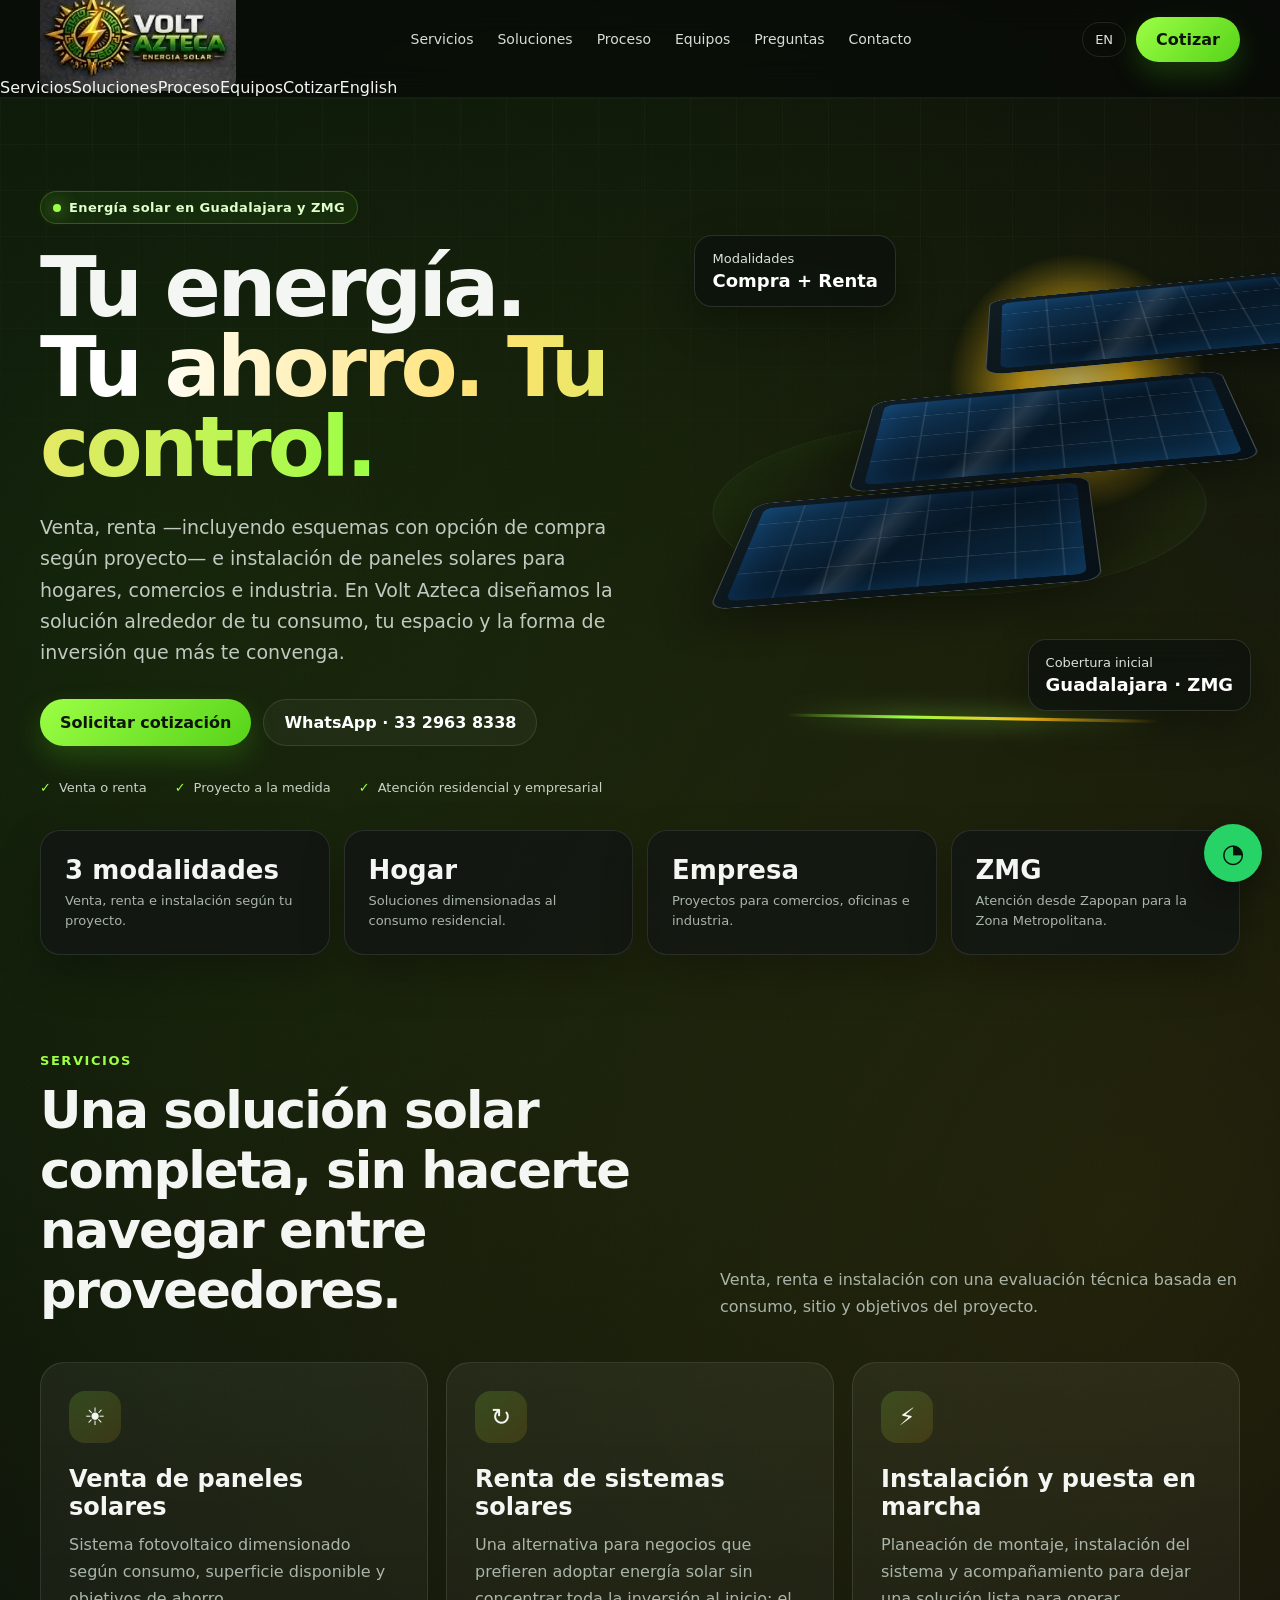
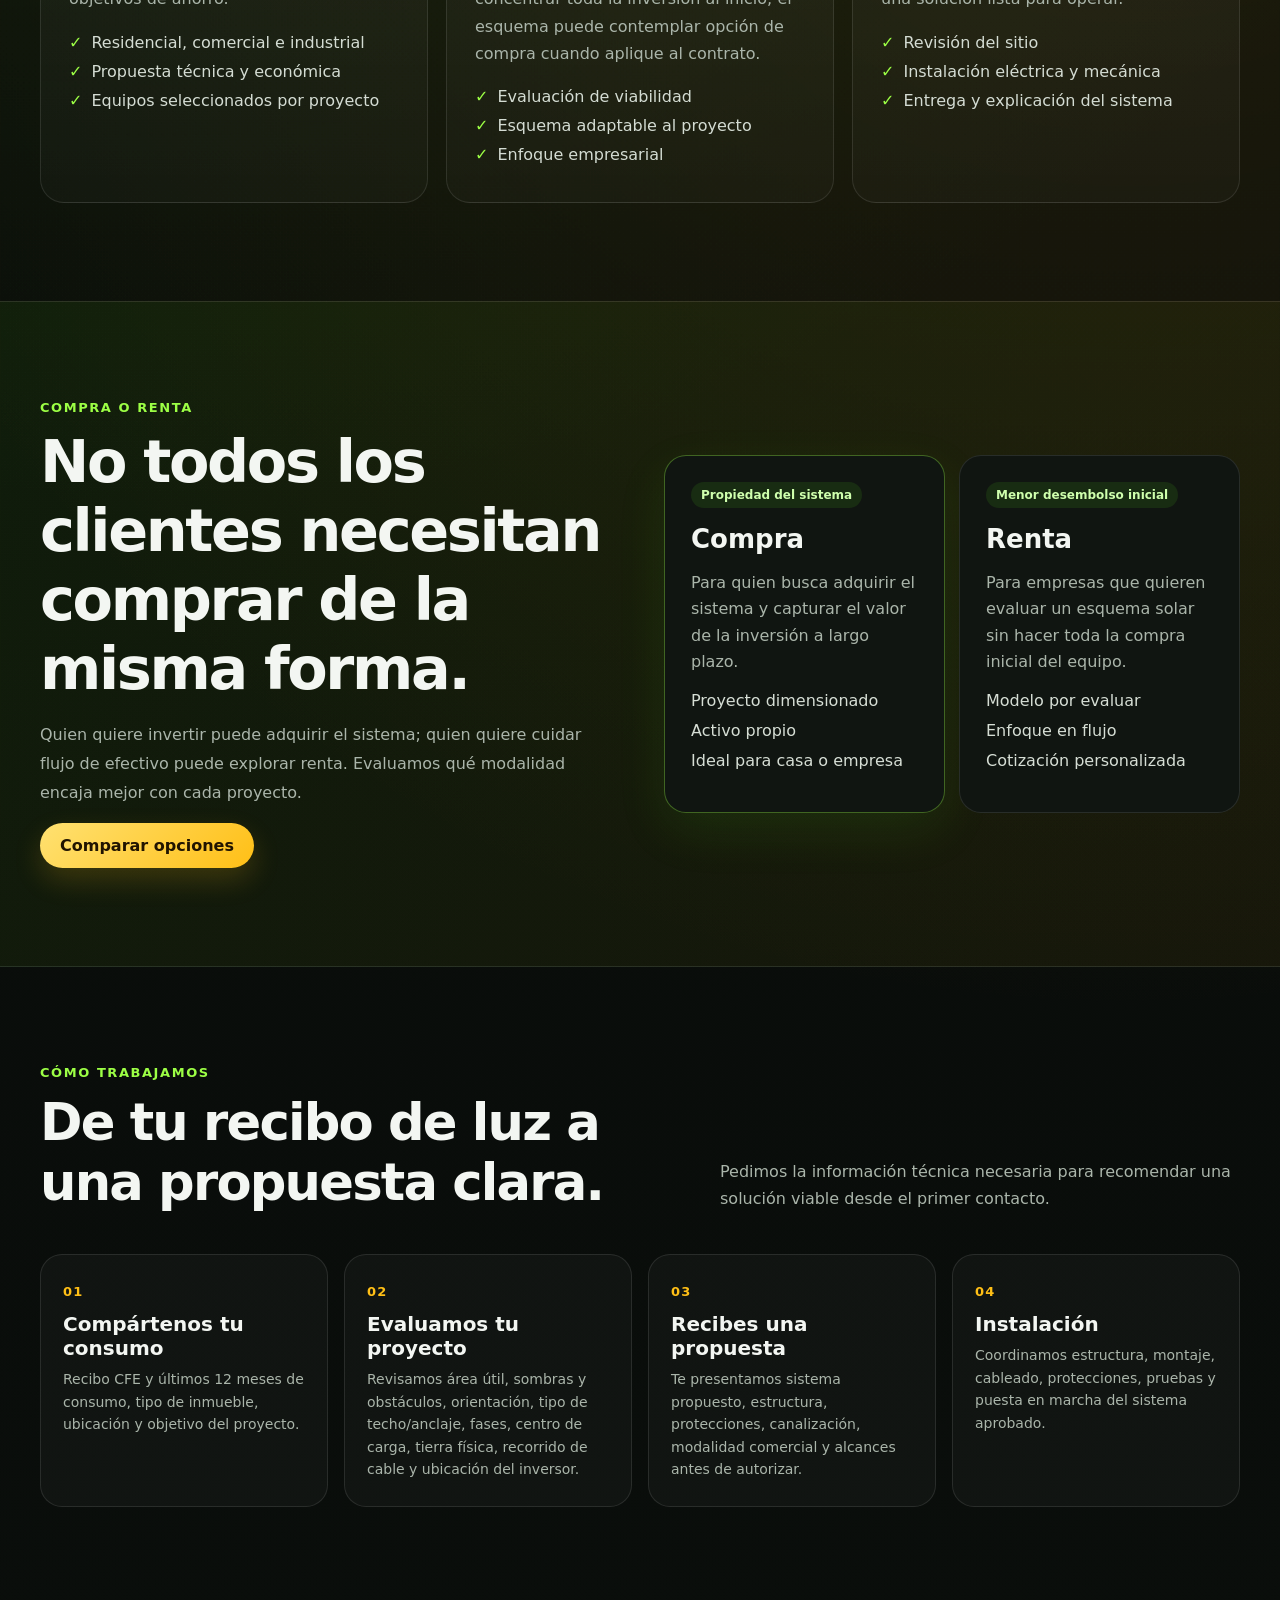
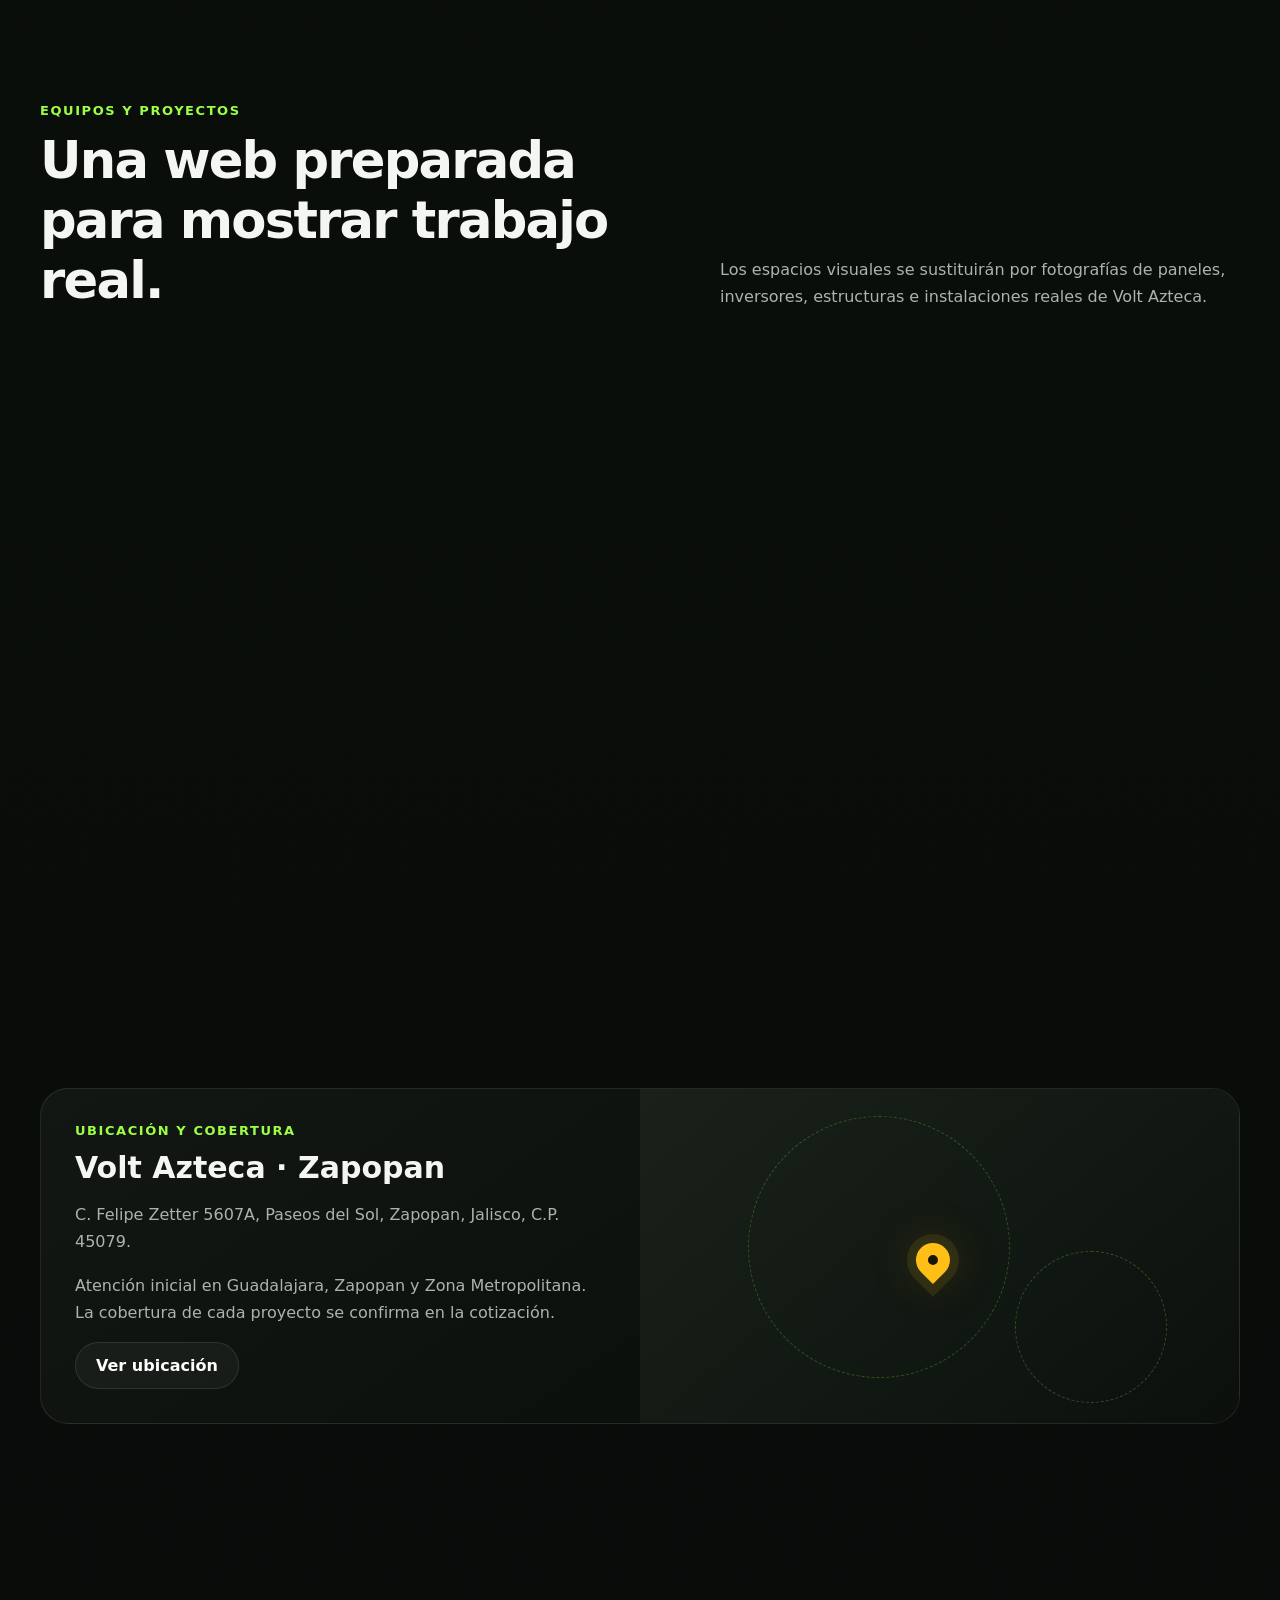
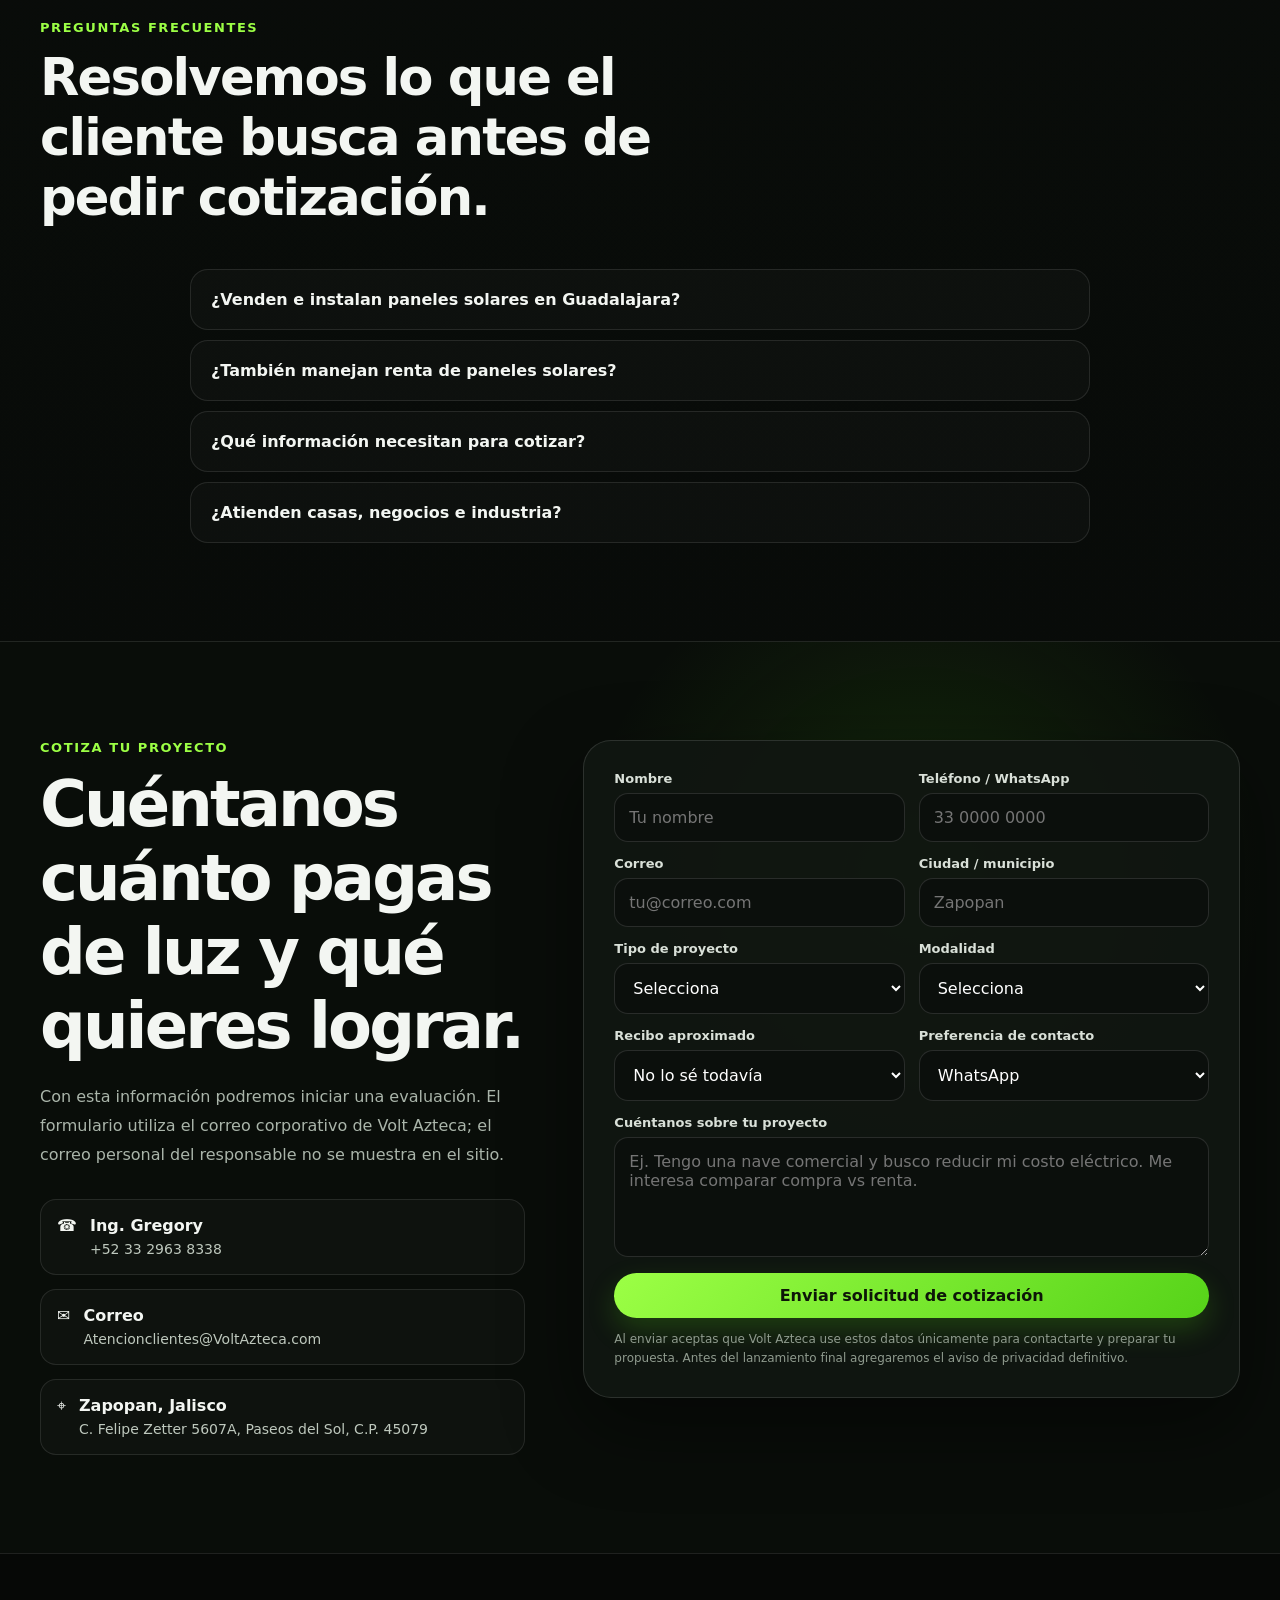
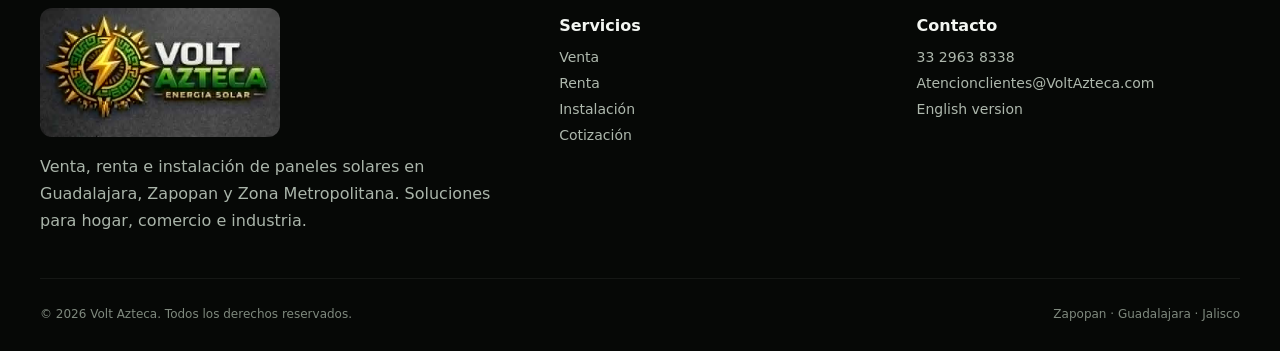
==== es/index.html @ 0e932b26 "feat: primera version bilingue de Volt Azteca" ====
<!doctype html>
<html lang="es-MX">
<head>
<meta charset="utf-8"><meta name="viewport" content="width=device-width,initial-scale=1">
<title>Paneles Solares en Guadalajara | Venta, Renta e Instalación | Volt Azteca</title>
<meta name="description" content="Volt Azteca: venta, renta e instalación de paneles solares en Guadalajara, Zapopan y Zona Metropolitana. Solicita una evaluación y cotización para hogar, negocio o industria.">
<meta name="theme-color" content="#080a09"><meta name="robots" content="index,follow,max-image-preview:large">
<link rel="canonical" href="https://gregory95214.github.io/volt-azteca-web/es/">
<link rel="alternate" hreflang="es-MX" href="https://gregory95214.github.io/volt-azteca-web/es/"><link rel="alternate" hreflang="en" href="https://gregory95214.github.io/volt-azteca-web/en/"><link rel="alternate" hreflang="x-default" href="https://gregory95214.github.io/volt-azteca-web/es/">
<meta property="og:type" content="website"><meta property="og:title" content="Volt Azteca — Energía Solar en Guadalajara"><meta property="og:description" content="Venta, renta e instalación de paneles solares para hogares y empresas."><meta property="og:image" content="https://gregory95214.github.io/volt-azteca-web/assets/og-volt-azteca.jpg"><meta property="og:locale" content="es_MX">
<link rel="preload" href="../assets/volt-azteca-logo.jpg" as="image"><link rel="stylesheet" href="../assets/styles.css">
<script type="application/ld+json">{"@context":"https://schema.org","@type":"LocalBusiness","name":"Volt Azteca","description":"Venta, renta e instalación de sistemas de energía solar en Guadalajara y Zona Metropolitana.","url":"https://gregory95214.github.io/volt-azteca-web/es/","image":"https://gregory95214.github.io/volt-azteca-web/assets/og-volt-azteca.jpg","logo":"https://gregory95214.github.io/volt-azteca-web/assets/volt-azteca-logo.jpg","telephone":"+52 33 2963 8338","email":"Atencionclientes@VoltAzteca.com","address":{"@type":"PostalAddress","streetAddress":"C. Felipe Zetter 5607A","addressLocality":"Zapopan","addressRegion":"Jalisco","postalCode":"45079","addressCountry":"MX"},"areaServed":["Guadalajara","Zapopan","Tlaquepaque","Tonalá","Tlajomulco de Zúñiga","Jalisco"],"knowsAbout":["Paneles solares","Sistemas fotovoltaicos","Instalación solar","Renta de paneles solares"]}</script>
</head>
<body>
<a class="skip" href="#contenido">Saltar al contenido</a>
<header class="site-header"><div class="container nav"><a class="brand" href="#inicio" aria-label="Volt Azteca"><img src="../assets/volt-azteca-logo.jpg" alt="Volt Azteca Energía Solar" width="1180" height="630"></a><nav class="nav-links" aria-label="Principal"><a href="#servicios">Servicios</a><a href="#soluciones">Soluciones</a><a href="#proceso">Proceso</a><a href="#equipos">Equipos</a><a href="#faq">Preguntas</a><a href="#contacto">Contacto</a></nav><div class="nav-actions"><a class="lang-link" href="../en/" hreflang="en">EN</a><a class="btn btn-primary" href="#contacto" data-track="nav_quote">Cotizar</a><button class="mobile-menu" aria-label="Abrir menú" aria-expanded="false">☰</button></div></div><nav class="mobile-panel" aria-label="Móvil"><a href="#servicios">Servicios</a><a href="#soluciones">Soluciones</a><a href="#proceso">Proceso</a><a href="#equipos">Equipos</a><a href="#contacto">Cotizar</a><a href="../en/">English</a></nav></header>
<main id="contenido">
<section class="hero" id="inicio"><div class="container hero-grid"><div><span class="eyebrow"><span class="eyebrow-dot"></span>Energía solar en Guadalajara y ZMG</span><h1>Tu energía. <span class="gradient-text">Tu ahorro. Tu control.</span></h1><p>Venta, renta —incluyendo esquemas con opción de compra según proyecto— e instalación de paneles solares para hogares, comercios e industria. En Volt Azteca diseñamos la solución alrededor de tu consumo, tu espacio y la forma de inversión que más te convenga.</p><div class="hero-actions"><a class="btn btn-primary" href="#contacto" data-track="hero_quote">Solicitar cotización</a><a class="btn btn-ghost" href="https://wa.me/523329638338?text=Hola%20Volt%20Azteca%2C%20quiero%20cotizar%20paneles%20solares" rel="noopener" data-track="hero_whatsapp">WhatsApp · 33 2963 8338</a></div><div class="trust-row"><span class="trust-item"><span class="check">✓</span>Venta o renta</span><span class="trust-item"><span class="check">✓</span>Proyecto a la medida</span><span class="trust-item"><span class="check">✓</span>Atención residencial y empresarial</span></div></div><div class="hero-visual" aria-hidden="true"><div class="sun-glow"></div><div class="orbit"></div><div class="solar-stage"><div class="panel p1"></div><div class="panel p2"></div><div class="panel p3"></div><div class="energy-line"></div></div><div class="floating-card fc1">Modalidades<b>Compra + Renta</b></div><div class="floating-card fc2">Cobertura inicial<b>Guadalajara · ZMG</b></div></div></div></section>
<div class="container stats reveal"><div class="stat"><strong>3 modalidades</strong><span>Venta, renta e instalación según tu proyecto.</span></div><div class="stat"><strong>Hogar</strong><span>Soluciones dimensionadas al consumo residencial.</span></div><div class="stat"><strong>Empresa</strong><span>Proyectos para comercios, oficinas e industria.</span></div><div class="stat"><strong>ZMG</strong><span>Atención desde Zapopan para la Zona Metropolitana.</span></div></div>
<section id="servicios"><div class="container"><div class="section-head reveal"><div><div class="kicker">Servicios</div><h2>Una solución solar completa, sin hacerte navegar entre proveedores.</h2></div><p>Venta, renta e instalación con una evaluación técnica basada en consumo, sitio y objetivos del proyecto.</p></div><div class="cards"><article class="card reveal"><div class="card-icon">☀</div><h3>Venta de paneles solares</h3><p>Sistema fotovoltaico dimensionado según consumo, superficie disponible y objetivos de ahorro.</p><ul><li>Residencial, comercial e industrial</li><li>Propuesta técnica y económica</li><li>Equipos seleccionados por proyecto</li></ul></article><article class="card reveal"><div class="card-icon">↻</div><h3>Renta de sistemas solares</h3><p>Una alternativa para negocios que prefieren adoptar energía solar sin concentrar toda la inversión al inicio; el esquema puede contemplar opción de compra cuando aplique al contrato.</p><ul><li>Evaluación de viabilidad</li><li>Esquema adaptable al proyecto</li><li>Enfoque empresarial</li></ul></article><article class="card reveal"><div class="card-icon">⚡</div><h3>Instalación y puesta en marcha</h3><p>Planeación de montaje, instalación del sistema y acompañamiento para dejar una solución lista para operar.</p><ul><li>Revisión del sitio</li><li>Instalación eléctrica y mecánica</li><li>Entrega y explicación del sistema</li></ul></article></div></div></section>
<section class="solution-band" id="soluciones"><div class="container split"><div class="reveal"><div class="kicker">Compra o renta</div><h2 style="font-size:clamp(36px,4.6vw,60px);letter-spacing:-.04em;margin:0 0 18px">No todos los clientes necesitan comprar de la misma forma.</h2><p style="color:var(--muted);line-height:1.8">Quien quiere invertir puede adquirir el sistema; quien quiere cuidar flujo de efectivo puede explorar renta. Evaluamos qué modalidad encaja mejor con cada proyecto.</p><a class="btn btn-gold" href="#contacto" data-track="compare_quote">Comparar opciones</a></div><div class="compare reveal"><article class="compare-card featured"><span class="tag">Propiedad del sistema</span><h3>Compra</h3><p>Para quien busca adquirir el sistema y capturar el valor de la inversión a largo plazo.</p><ul><li>Proyecto dimensionado</li><li>Activo propio</li><li>Ideal para casa o empresa</li></ul></article><article class="compare-card"><span class="tag">Menor desembolso inicial</span><h3>Renta</h3><p>Para empresas que quieren evaluar un esquema solar sin hacer toda la compra inicial del equipo.</p><ul><li>Modelo por evaluar</li><li>Enfoque en flujo</li><li>Cotización personalizada</li></ul></article></div></div></section>
<section id="proceso"><div class="container"><div class="section-head reveal"><div><div class="kicker">Cómo trabajamos</div><h2>De tu recibo de luz a una propuesta clara.</h2></div><p>Pedimos la información técnica necesaria para recomendar una solución viable desde el primer contacto.</p></div><div class="process"><article class="step reveal"><h3>Compártenos tu consumo</h3><p>Recibo CFE y últimos 12 meses de consumo, tipo de inmueble, ubicación y objetivo del proyecto.</p></article><article class="step reveal"><h3>Evaluamos tu proyecto</h3><p>Revisamos área útil, sombras y obstáculos, orientación, tipo de techo/anclaje, fases, centro de carga, tierra física, recorrido de cable y ubicación del inversor.</p></article><article class="step reveal"><h3>Recibes una propuesta</h3><p>Te presentamos sistema propuesto, estructura, protecciones, canalización, modalidad comercial y alcances antes de autorizar.</p></article><article class="step reveal"><h3>Instalación</h3><p>Coordinamos estructura, montaje, cableado, protecciones, pruebas y puesta en marcha del sistema aprobado.</p></article></div></div></section>
<section id="equipos"><div class="container"><div class="section-head reveal"><div><div class="kicker">Equipos y proyectos</div><h2>Una web preparada para mostrar trabajo real.</h2></div><p>Los espacios visuales se sustituirán por fotografías de paneles, inversores, estructuras e instalaciones reales de Volt Azteca.</p></div><div class="visual-gallery"><div class="gallery-main reveal"><div class="equipment-art"></div><div class="gallery-label"><b>Paneles fotovoltaicos</b>Módulos de alta potencia según proyecto.</div></div><div class="gallery-stack"><div class="reveal"><div class="equipment-art inverter"></div><div class="gallery-label"><b>Inversores y protecciones</b>Inversor, fusibles DC, interruptores, centro de carga y tierra física.</div></div><div class="reveal"><div class="equipment-art"></div><div class="gallery-label"><b>Estructura y canalización</b>Rieles, clamps, estructura PTR, cable fotovoltaico, MC4 y conduit.</div></div></div></div></div></section>
<section><div class="container"><div class="map-card reveal"><div class="map-copy"><div class="kicker">Ubicación y cobertura</div><h3>Volt Azteca · Zapopan</h3><p>C. Felipe Zetter 5607A, Paseos del Sol, Zapopan, Jalisco, C.P. 45079.</p><p>Atención inicial en Guadalajara, Zapopan y Zona Metropolitana. La cobertura de cada proyecto se confirma en la cotización.</p><a class="btn btn-ghost" href="https://www.google.com/maps/search/?api=1&query=C.%20Felipe%20Zetter%205607A%2C%20Paseos%20del%20Sol%2C%20Zapopan%2C%20Jalisco%2045079" rel="noopener" data-track="maps">Ver ubicación</a></div><div class="map-art" aria-hidden="true"><div class="pin"></div></div></div></div></section>
<section id="faq"><div class="container"><div class="section-head reveal"><div><div class="kicker">Preguntas frecuentes</div><h2>Resolvemos lo que el cliente busca antes de pedir cotización.</h2></div></div><div class="faq"><details class="reveal"><summary>¿Venden e instalan paneles solares en Guadalajara?</summary><p>Sí. Volt Azteca ofrece venta e instalación de sistemas solares y atiende proyectos desde Zapopan hacia Guadalajara y la Zona Metropolitana, sujeto a evaluación del proyecto.</p></details><details class="reveal"><summary>¿También manejan renta de paneles solares?</summary><p>Sí. La renta se cotiza de forma personalizada, especialmente para proyectos empresariales. Dependiendo del contrato, puede manejarse con opción de compra.</p></details><details class="reveal"><summary>¿Qué información necesitan para cotizar?</summary><p>Ciudad, tipo de inmueble, consumo o monto aproximado de tu recibo de luz y si buscas compra o renta. Un recibo CFE reciente ayuda a dimensionar mejor.</p></details><details class="reveal"><summary>¿Atienden casas, negocios e industria?</summary><p>Sí. Dimensionamos la solución según el tipo de consumo, espacio disponible y características eléctricas del inmueble.</p></details></div></div></section>
<section class="quote-section" id="contacto"><div class="container quote-grid"><div class="quote-copy reveal"><div class="kicker">Cotiza tu proyecto</div><h2>Cuéntanos cuánto pagas de luz y qué quieres lograr.</h2><p>Con esta información podremos iniciar una evaluación. El formulario utiliza el correo corporativo de Volt Azteca; el correo personal del responsable no se muestra en el sitio.</p><div class="contact-list"><div class="contact-item"><div>☎</div><div><strong>Ing. Gregory</strong><a href="tel:+523329638338" data-track="phone">+52 33 2963 8338</a></div></div><div class="contact-item"><div>✉</div><div><strong>Correo</strong><a href="mailto:Atencionclientes@VoltAzteca.com">Atencionclientes@VoltAzteca.com</a></div></div><div class="contact-item"><div>⌖</div><div><strong>Zapopan, Jalisco</strong><span>C. Felipe Zetter 5607A, Paseos del Sol, C.P. 45079</span></div></div></div></div><form class="form-card reveal" id="lead-form" action="https://formsubmit.co/Atencionclientes@VoltAzteca.com" method="POST"><input type="hidden" name="_subject" value="Nueva cotización desde Volt Azteca"><input type="hidden" name="_captcha" value="false"><input type="hidden" name="_template" value="table"><input type="text" name="_honey" style="display:none" tabindex="-1" autocomplete="off"><div class="form-grid"><div class="field"><label for="nombre">Nombre</label><input id="nombre" name="nombre" autocomplete="name" required placeholder="Tu nombre"></div><div class="field"><label for="tel">Teléfono / WhatsApp</label><input id="tel" name="telefono" autocomplete="tel" required placeholder="33 0000 0000"></div><div class="field"><label for="email">Correo</label><input id="email" name="correo" type="email" autocomplete="email" required placeholder="tu@correo.com"></div><div class="field"><label for="ciudad">Ciudad / municipio</label><input id="ciudad" name="ciudad" required placeholder="Zapopan"></div><div class="field"><label for="tipo">Tipo de proyecto</label><select id="tipo" name="tipo_proyecto" required><option value="">Selecciona</option><option>Casa</option><option>Comercio / oficina</option><option>Industria</option><option>Otro</option></select></div><div class="field"><label for="modalidad">Modalidad</label><select id="modalidad" name="modalidad" required><option value="">Selecciona</option><option>Compra</option><option>Renta / opción de compra</option><option>Quiero comparar ambas</option></select></div><div class="field"><label for="recibo">Recibo aproximado</label><select id="recibo" name="recibo_aproximado"><option>No lo sé todavía</option><option>Menos de $1,500</option><option>$1,500 – $3,000</option><option>$3,001 – $7,500</option><option>$7,501 – $20,000</option><option>Más de $20,000</option></select></div><div class="field"><label for="contacto">Preferencia de contacto</label><select id="contacto" name="preferencia_contacto"><option>WhatsApp</option><option>Llamada</option><option>Correo</option></select></div><div class="field full"><label for="mensaje">Cuéntanos sobre tu proyecto</label><textarea id="mensaje" name="mensaje" placeholder="Ej. Tengo una nave comercial y busco reducir mi costo eléctrico. Me interesa comparar compra vs renta."></textarea></div></div><button class="btn btn-primary" type="submit">Enviar solicitud de cotización</button><p class="form-note">Al enviar aceptas que Volt Azteca use estos datos únicamente para contactarte y preparar tu propuesta. Antes del lanzamiento final agregaremos el aviso de privacidad definitivo.</p></form></div></section>
</main>
<footer><div class="container"><div class="footer-grid"><div class="footer-brand"><img src="../assets/volt-azteca-logo.jpg" alt="Volt Azteca"><p>Venta, renta e instalación de paneles solares en Guadalajara, Zapopan y Zona Metropolitana. Soluciones para hogar, comercio e industria.</p></div><div class="footer-col"><h4>Servicios</h4><a href="#servicios">Venta</a><a href="#servicios">Renta</a><a href="#servicios">Instalación</a><a href="#contacto">Cotización</a></div><div class="footer-col"><h4>Contacto</h4><a href="tel:+523329638338">33 2963 8338</a><a href="mailto:Atencionclientes@VoltAzteca.com">Atencionclientes@VoltAzteca.com</a><a href="../en/">English version</a></div></div><div class="copyright"><span>© <span data-year></span> Volt Azteca. Todos los derechos reservados.</span><span>Zapopan · Guadalajara · Jalisco</span></div></div></footer>
<a class="whatsapp-float" href="https://wa.me/523329638338?text=Hola%20Volt%20Azteca%2C%20quiero%20informaci%C3%B3n%20sobre%20paneles%20solares" aria-label="Contactar por WhatsApp" rel="noopener" data-track="floating_whatsapp">◔</a><script src="../assets/site.js" defer></script>
</body></html>
---- assets/styles.css ----
:root{--bg:#080a09;--bg-soft:#101410;--card:rgba(17,22,18,.78);--card-strong:#151b16;--text:#f3f6f2;--muted:#aab5aa;--green:#56d319;--green-2:#9cff45;--gold:#ffbf16;--gold-2:#ffe171;--line:rgba(255,255,255,.1);--shadow:0 28px 80px rgba(0,0,0,.45);--radius:24px;--max:1200px}*{box-sizing:border-box}html{scroll-behavior:smooth}body{margin:0;font-family:Inter,ui-sans-serif,system-ui,-apple-system,BlinkMacSystemFont,"Segoe UI",sans-serif;color:var(--text);background:radial-gradient(circle at 12% 8%,rgba(86,211,25,.12),transparent 25%),radial-gradient(circle at 88% 18%,rgba(255,191,22,.10),transparent 25%),linear-gradient(180deg,#080a09 0%,#0a0e0b 52%,#070907 100%);overflow-x:hidden}a{color:inherit;text-decoration:none}img{max-width:100%;display:block}button,input,select,textarea{font:inherit}.container{width:min(calc(100% - 32px),var(--max));margin:auto}.skip{position:absolute;left:-999px;top:auto}.skip:focus{left:16px;top:16px;z-index:1000;background:#fff;color:#000;padding:10px 14px;border-radius:10px}.site-header{position:sticky;top:0;z-index:70;background:rgba(7,10,8,.72);backdrop-filter:blur(18px);border-bottom:1px solid rgba(255,255,255,.06)}.nav{height:78px;display:flex;align-items:center;justify-content:space-between;gap:24px}.brand{display:flex;align-items:center;gap:12px;min-width:200px}.brand img{width:196px;height:auto;border-radius:12px}.nav-links{display:flex;align-items:center;gap:24px;font-size:14px;color:#d7ded6}.nav-links a{transition:.2s ease}.nav-links a:hover{color:var(--green-2)}.nav-actions{display:flex;align-items:center;gap:10px}.lang-link{border:1px solid var(--line);padding:9px 12px;border-radius:999px;color:#dce5dc;font-size:13px}.btn{display:inline-flex;align-items:center;justify-content:center;gap:9px;border:0;border-radius:999px;padding:13px 20px;font-weight:800;cursor:pointer;transition:transform .2s ease,box-shadow .2s ease,background .2s ease}.btn:hover{transform:translateY(-2px)}.btn-primary{color:#0d1608;background:linear-gradient(135deg,var(--green-2),var(--green));box-shadow:0 12px 28px rgba(86,211,25,.22)}.btn-gold{color:#211400;background:linear-gradient(135deg,var(--gold-2),var(--gold));box-shadow:0 12px 28px rgba(255,191,22,.18)}.btn-ghost{border:1px solid var(--line);background:rgba(255,255,255,.04);color:#fff}.mobile-menu{display:none;background:none;border:0;color:#fff;font-size:26px}.hero{position:relative;min-height:780px;display:grid;align-items:center;padding:86px 0 76px;isolation:isolate}.hero::before{content:"";position:absolute;inset:0;background-image:linear-gradient(rgba(255,255,255,.025) 1px,transparent 1px),linear-gradient(90deg,rgba(255,255,255,.025) 1px,transparent 1px);background-size:46px 46px;mask-image:linear-gradient(to bottom,black,transparent 80%);z-index:-2}.hero-grid{display:grid;grid-template-columns:1.02fr .98fr;gap:64px;align-items:center}.eyebrow{display:inline-flex;gap:8px;align-items:center;padding:8px 12px;border:1px solid rgba(156,255,69,.22);border-radius:999px;background:rgba(86,211,25,.08);font-size:13px;color:#dfffcc;font-weight:700;letter-spacing:.03em}.eyebrow-dot{width:8px;height:8px;border-radius:50%;background:var(--green-2);box-shadow:0 0 18px var(--green-2)}h1{font-size:clamp(48px,6.5vw,84px);line-height:.96;letter-spacing:-.045em;margin:24px 0 24px;max-width:800px}.gradient-text{background:linear-gradient(90deg,#fff 10%,var(--gold-2) 50%,var(--green-2));-webkit-background-clip:text;background-clip:text;color:transparent}.hero p{font-size:19px;line-height:1.65;color:#c1c9c0;max-width:690px;margin:0 0 30px}.hero-actions{display:flex;gap:12px;flex-wrap:wrap}.trust-row{display:flex;gap:28px;flex-wrap:wrap;margin-top:34px;color:#c9d2c8;font-size:13px}.trust-item{display:flex;align-items:center;gap:8px}.check{color:var(--green-2);font-weight:900}.hero-visual{position:relative;min-height:560px;perspective:1200px}.orbit{position:absolute;border:1px solid rgba(255,255,255,.08);border-radius:50%;inset:10% 6%;transform:rotateX(68deg) rotateZ(-18deg);box-shadow:0 0 90px rgba(86,211,25,.08) inset}.sun-glow{position:absolute;width:260px;height:260px;border-radius:50%;right:6%;top:7%;background:radial-gradient(circle,#ffea7a 0,#ffc518 28%,rgba(255,197,24,.23) 58%,transparent 70%);filter:blur(1px);opacity:.88}.solar-stage{position:absolute;left:2%;right:2%;bottom:5%;height:410px;transform-style:preserve-3d;transform:rotateX(6deg) rotateY(-12deg);transition:transform .12s linear;will-change:transform}.panel{position:absolute;width:360px;height:220px;border-radius:18px;padding:12px;background:linear-gradient(145deg,#111c23,#071017);border:1px solid rgba(255,255,255,.26);box-shadow:var(--shadow);transform-style:preserve-3d}.panel::before{content:"";position:absolute;inset:12px;border-radius:10px;background:repeating-linear-gradient(90deg,transparent 0 43px,rgba(255,255,255,.12) 44px 45px),repeating-linear-gradient(0deg,transparent 0 50px,rgba(255,255,255,.12) 51px 52px),linear-gradient(145deg,#123c61,#071827 52%,#0c2c46);box-shadow:inset 0 0 40px rgba(39,143,255,.18)}.panel::after{content:"";position:absolute;inset:12px;border-radius:10px;background:linear-gradient(110deg,transparent 0 34%,rgba(255,255,255,.18) 40%,transparent 47%);opacity:.55}.p1{left:8%;top:135px;transform:rotateX(58deg) rotateZ(-8deg) translateZ(48px)}.p2{left:34%;top:68px;transform:rotateX(58deg) rotateZ(-8deg) translateZ(90px)}.p3{left:58%;top:8px;transform:rotateX(58deg) rotateZ(-8deg) translateZ(132px)}.energy-line{position:absolute;left:16%;bottom:28px;width:70%;height:3px;background:linear-gradient(90deg,transparent,var(--green-2),var(--gold),transparent);filter:drop-shadow(0 0 10px var(--green-2));animation:pulse 2.1s infinite ease-in-out}.floating-card{position:absolute;padding:15px 17px;border-radius:18px;background:rgba(12,17,13,.72);backdrop-filter:blur(14px);border:1px solid rgba(255,255,255,.12);box-shadow:0 16px 40px rgba(0,0,0,.28);font-size:13px;color:#dbe3db}.floating-card b{display:block;color:#fff;font-size:18px;margin-top:4px}.fc1{top:4%;left:2%;animation:float 4.6s ease-in-out infinite}.fc2{right:-2%;bottom:11%;animation:float 5.3s ease-in-out infinite reverse}section{padding:98px 0}.section-head{display:flex;justify-content:space-between;gap:24px;align-items:end;margin-bottom:42px}.section-head h2{font-size:clamp(34px,4vw,54px);letter-spacing:-.035em;margin:0;max-width:760px}.section-head p{max-width:520px;color:var(--muted);line-height:1.7;margin:0}.kicker{color:var(--green-2);font-weight:800;font-size:13px;text-transform:uppercase;letter-spacing:.12em;margin-bottom:12px}.stats{display:grid;grid-template-columns:repeat(4,1fr);gap:14px;margin-top:-48px;position:relative;z-index:4}.stat{padding:24px;border-radius:20px;background:rgba(18,23,19,.86);border:1px solid var(--line);box-shadow:0 18px 44px rgba(0,0,0,.26)}.stat strong{font-size:26px;display:block}.stat span{color:var(--muted);font-size:13px;line-height:1.5;display:block;margin-top:6px}.cards{display:grid;grid-template-columns:repeat(3,1fr);gap:18px}.card{position:relative;padding:28px;border-radius:var(--radius);background:linear-gradient(180deg,rgba(255,255,255,.055),rgba(255,255,255,.025));border:1px solid var(--line);overflow:hidden;transition:.28s ease}.card:hover{transform:translateY(-7px);border-color:rgba(156,255,69,.28);box-shadow:0 24px 64px rgba(0,0,0,.32)}.card-icon{width:52px;height:52px;border-radius:16px;display:grid;place-items:center;background:linear-gradient(135deg,rgba(156,255,69,.16),rgba(255,191,22,.12));font-size:24px;margin-bottom:22px}.card h3{font-size:24px;margin:0 0 10px}.card p{color:var(--muted);line-height:1.7;margin:0 0 20px}.card ul{padding:0;margin:0;list-style:none;color:#d4dcd3}.card li{margin:10px 0;display:flex;gap:9px}.card li::before{content:"✓";color:var(--green-2);font-weight:900}.solution-band{background:linear-gradient(135deg,rgba(86,211,25,.08),rgba(255,191,22,.055));border-top:1px solid var(--line);border-bottom:1px solid var(--line)}.split{display:grid;grid-template-columns:1fr 1fr;gap:48px;align-items:center}.compare{display:grid;grid-template-columns:1fr 1fr;gap:14px}.compare-card{padding:26px;border:1px solid var(--line);border-radius:22px;background:#101511}.compare-card.featured{border-color:rgba(156,255,69,.34);box-shadow:0 18px 50px rgba(86,211,25,.1)}.tag{display:inline-flex;padding:6px 10px;border-radius:999px;background:rgba(86,211,25,.12);color:#cfffad;font-size:12px;font-weight:800}.compare-card h3{font-size:26px;margin:16px 0 8px}.compare-card p{color:var(--muted);line-height:1.65}.compare-card ul{list-style:none;padding:0}.compare-card li{margin:11px 0;color:#d6ded5}.process{display:grid;grid-template-columns:repeat(4,1fr);gap:16px;counter-reset:steps}.step{padding:26px 22px;border-radius:22px;border:1px solid var(--line);background:rgba(255,255,255,.03)}.step::before{counter-increment:steps;content:"0" counter(steps);font-size:13px;color:var(--gold);font-weight:900;letter-spacing:.1em}.step h3{font-size:20px;margin:12px 0 8px}.step p{color:var(--muted);font-size:14px;line-height:1.6;margin:0}.visual-gallery{display:grid;grid-template-columns:1.15fr .85fr;gap:18px}.gallery-main,.gallery-stack>div{position:relative;border:1px solid var(--line);border-radius:26px;overflow:hidden;min-height:260px;background:linear-gradient(160deg,#152315,#090c0a)}.gallery-main{min-height:540px}.gallery-stack{display:grid;gap:18px}.equipment-art{position:absolute;inset:0;display:grid;place-items:center;overflow:hidden}.equipment-art::before{content:"";width:76%;height:52%;border-radius:18px;background:repeating-linear-gradient(90deg,transparent 0 50px,rgba(255,255,255,.12) 51px 52px),repeating-linear-gradient(0deg,transparent 0 48px,rgba(255,255,255,.12) 49px 50px),linear-gradient(145deg,#16456d,#071827);border:10px solid #1e292d;transform:perspective(800px) rotateX(58deg) rotateZ(-10deg);box-shadow:0 50px 80px rgba(0,0,0,.52)}.equipment-art.inverter::before{width:160px;height:250px;border:0;background:linear-gradient(160deg,#f7f7f3,#c6ccc8);transform:perspective(800px) rotateY(-22deg);border-radius:18px;box-shadow:28px 30px 60px rgba(0,0,0,.48)}.gallery-label{position:absolute;left:22px;bottom:20px;z-index:2;padding:10px 12px;background:rgba(0,0,0,.58);backdrop-filter:blur(12px);border:1px solid var(--line);border-radius:14px;font-size:13px}.gallery-label b{display:block;font-size:16px;margin-bottom:3px}.quote-section{background:radial-gradient(circle at 72% 26%,rgba(86,211,25,.15),transparent 30%),#090d09;border-top:1px solid var(--line)}.quote-grid{display:grid;grid-template-columns:.85fr 1.15fr;gap:58px;align-items:start}.quote-copy h2{font-size:clamp(40px,5vw,64px);letter-spacing:-.045em;margin:0 0 20px}.quote-copy p{color:var(--muted);line-height:1.8}.contact-list{display:grid;gap:14px;margin-top:30px}.contact-item{display:flex;gap:13px;align-items:flex-start;padding:16px;border:1px solid var(--line);border-radius:16px;background:rgba(255,255,255,.025)}.contact-item strong{display:block;margin-bottom:4px}.contact-item span,.contact-item a{color:#bec8bd;font-size:14px}.form-card{padding:30px;border-radius:28px;background:rgba(17,22,18,.92);border:1px solid rgba(255,255,255,.12);box-shadow:var(--shadow)}.form-grid{display:grid;grid-template-columns:1fr 1fr;gap:14px}.field{display:grid;gap:7px}.field.full{grid-column:1/-1}.field label{font-size:13px;color:#d9e0d8;font-weight:700}.field input,.field select,.field textarea{width:100%;border:1px solid rgba(255,255,255,.12);border-radius:14px;background:#0b0f0c;color:#fff;padding:14px 14px;outline:none;transition:.2s ease}.field input:focus,.field select:focus,.field textarea:focus{border-color:rgba(156,255,69,.5);box-shadow:0 0 0 3px rgba(86,211,25,.08)}.field textarea{min-height:120px;resize:vertical}.form-note{font-size:12px;color:#8f9b8e;line-height:1.55;margin:12px 0 0}.form-card .btn{width:100%;margin-top:16px}.faq{display:grid;gap:10px;max-width:900px;margin:auto}.faq details{border:1px solid var(--line);border-radius:18px;background:rgba(255,255,255,.025);padding:0 20px}.faq summary{cursor:pointer;padding:20px 0;font-weight:800;list-style:none}.faq summary::-webkit-details-marker{display:none}.faq p{color:var(--muted);line-height:1.7;padding:0 0 20px;margin:0}.map-card{border-radius:28px;border:1px solid var(--line);overflow:hidden;background:linear-gradient(145deg,#121713,#090c0a);display:grid;grid-template-columns:1fr 1fr}.map-copy{padding:34px}.map-copy h3{font-size:30px;margin:0 0 10px}.map-copy p{color:var(--muted);line-height:1.7}.map-art{min-height:310px;position:relative;background:linear-gradient(140deg,#1a211a,#0b100c)}.map-art::before,.map-art::after{content:"";position:absolute;border-radius:50%;border:1px dashed rgba(156,255,69,.25)}.map-art::before{width:260px;height:260px;left:18%;top:8%}.map-art::after{width:150px;height:150px;right:12%;bottom:6%}.pin{position:absolute;left:50%;top:46%;transform:translate(-50%,-50%);width:34px;height:34px;border-radius:50% 50% 50% 0;background:var(--gold);rotate:-45deg;box-shadow:0 0 0 9px rgba(255,191,22,.10),0 0 50px rgba(255,191,22,.22)}.pin::after{content:"";position:absolute;width:10px;height:10px;background:#1b1404;border-radius:50%;left:12px;top:12px}footer{padding:54px 0 30px;border-top:1px solid var(--line);background:#060806}.footer-grid{display:grid;grid-template-columns:1.2fr .8fr .8fr;gap:34px}.footer-brand img{width:240px;border-radius:12px}.footer-brand p{color:var(--muted);max-width:460px;line-height:1.7}.footer-col h4{margin:8px 0 14px}.footer-col a{display:block;color:#aeb8ad;margin:10px 0;font-size:14px}.copyright{display:flex;justify-content:space-between;gap:20px;color:#7f897e;font-size:12px;padding-top:28px;margin-top:28px;border-top:1px solid rgba(255,255,255,.06)}.whatsapp-float{position:fixed;right:18px;bottom:18px;z-index:80;width:58px;height:58px;border-radius:50%;display:grid;place-items:center;background:#27d367;color:#07140c;font-size:26px;font-weight:900;box-shadow:0 14px 36px rgba(0,0,0,.38);transition:.2s ease}.whatsapp-float:hover{transform:scale(1.06)}.reveal{opacity:0;transform:translateY(26px);transition:opacity .8s ease,transform .8s ease}.reveal.visible{opacity:1;transform:none}@keyframes float{0%,100%{transform:translateY(0)}50%{transform:translateY(-12px)}}@keyframes pulse{0%,100%{opacity:.45;transform:scaleX(.88)}50%{opacity:1;transform:scaleX(1)}}@media (prefers-reduced-motion:reduce){*{scroll-behavior:auto!important;animation:none!important;transition:none!important}.reveal{opacity:1;transform:none}}@media(max-width:980px){.nav-links{display:none}.mobile-menu{display:block}.nav-actions .btn{display:none}.hero{min-height:auto}.hero-grid,.split,.quote-grid,.map-card{grid-template-columns:1fr}.hero-visual{min-height:500px}.stats{grid-template-columns:1fr 1fr;margin-top:0}.cards{grid-template-columns:1fr}.process{grid-template-columns:1fr 1fr}.visual-gallery{grid-template-columns:1fr}.gallery-main{min-height:430px}.footer-grid{grid-template-columns:1fr 1fr}.footer-brand{grid-column:1/-1}.mobile-panel{display:none;position:absolute;top:78px;left:0;right:0;background:#090d0a;border-bottom:1px solid var(--line);padding:18px 16px}.mobile-panel.open{display:grid;gap:8px}.mobile-panel a{padding:12px;border-radius:12px;background:rgba(255,255,255,.03)}}@media(max-width:620px){.container{width:min(calc(100% - 22px),var(--max))}.nav{height:70px}.brand img{width:170px}.hero{padding-top:58px}.hero p{font-size:17px}.hero-visual{min-height:410px}.panel{width:260px;height:160px}.p1{left:0;top:150px}.p2{left:22%;top:95px}.p3{left:42%;top:45px}.sun-glow{width:180px;height:180px}.floating-card{font-size:11px}.fc2{right:0}.stats{grid-template-columns:1fr}.section-head{display:block}.section-head p{margin-top:16px}.compare,.process,.form-grid{grid-template-columns:1fr}.field.full{grid-column:auto}.gallery-main{min-height:360px}.footer-grid{grid-template-columns:1fr}.copyright{display:block}.copyright span{display:block;margin-top:8px}}
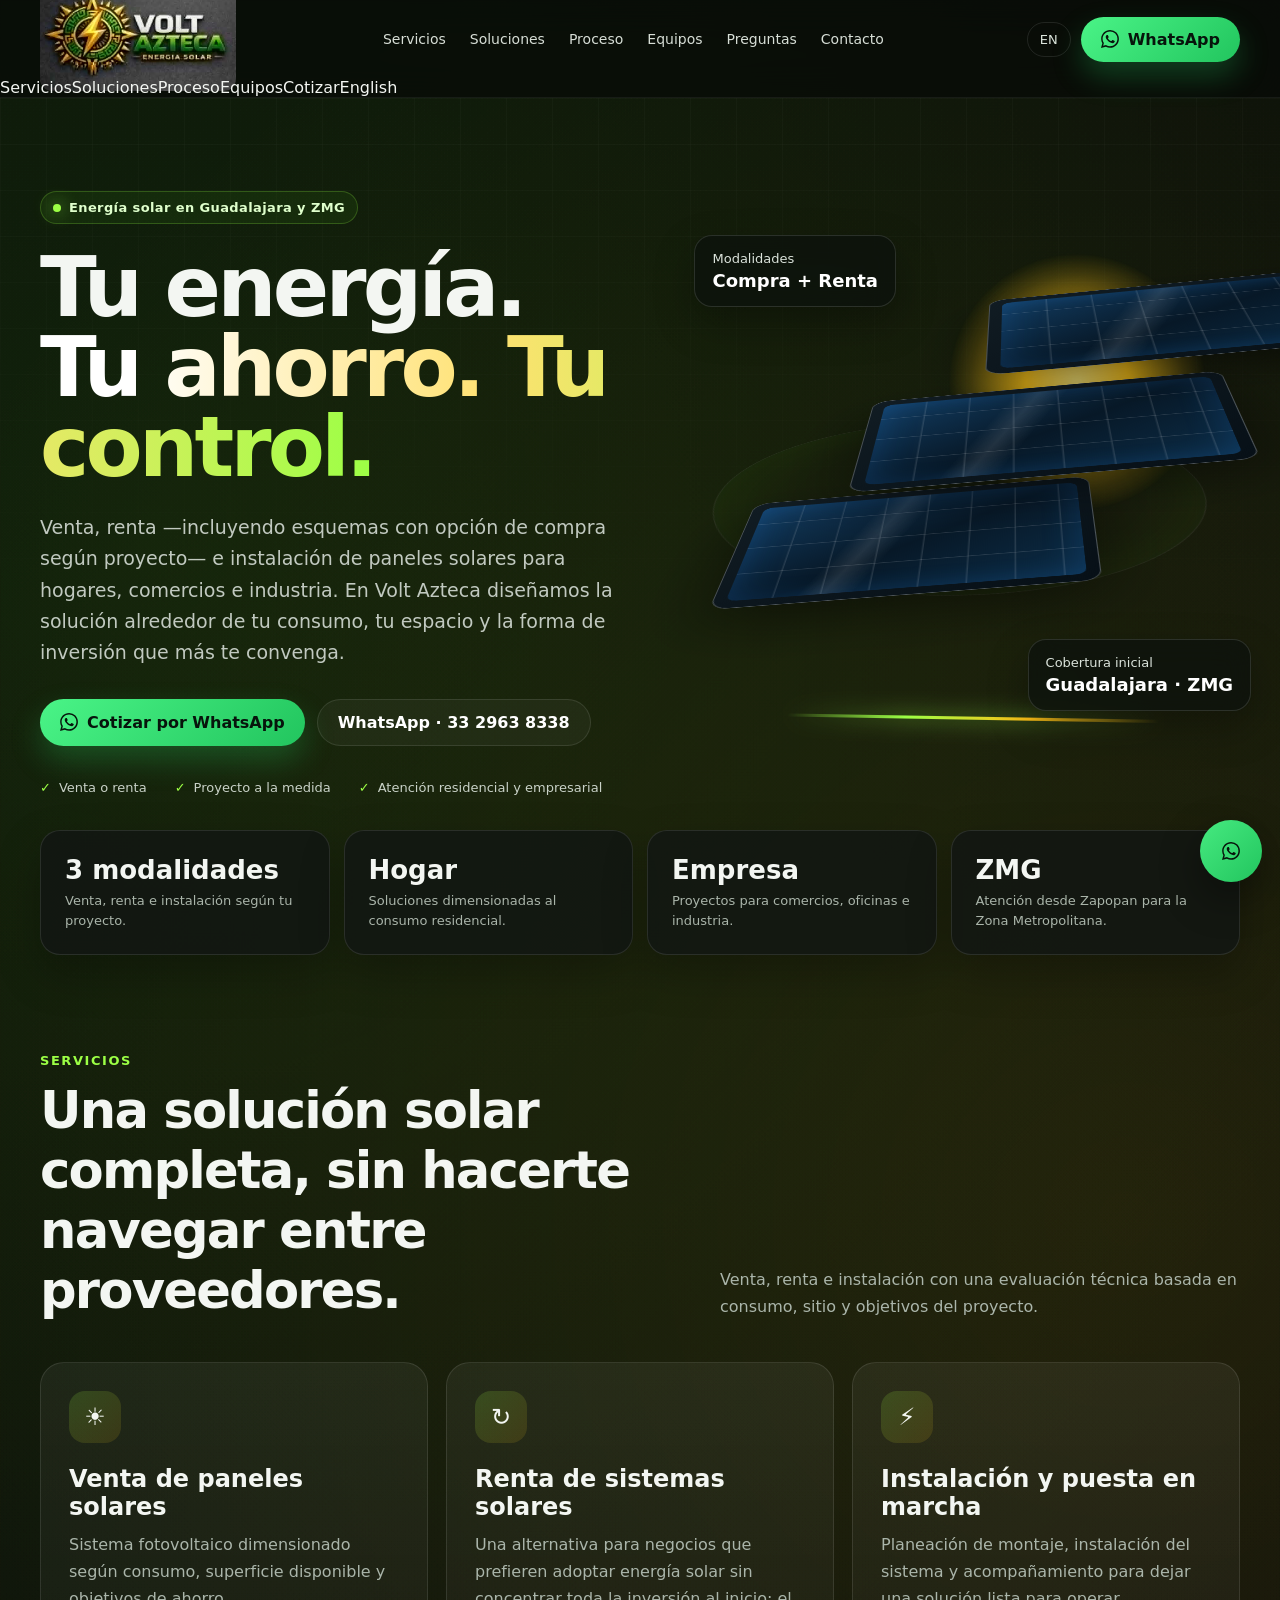
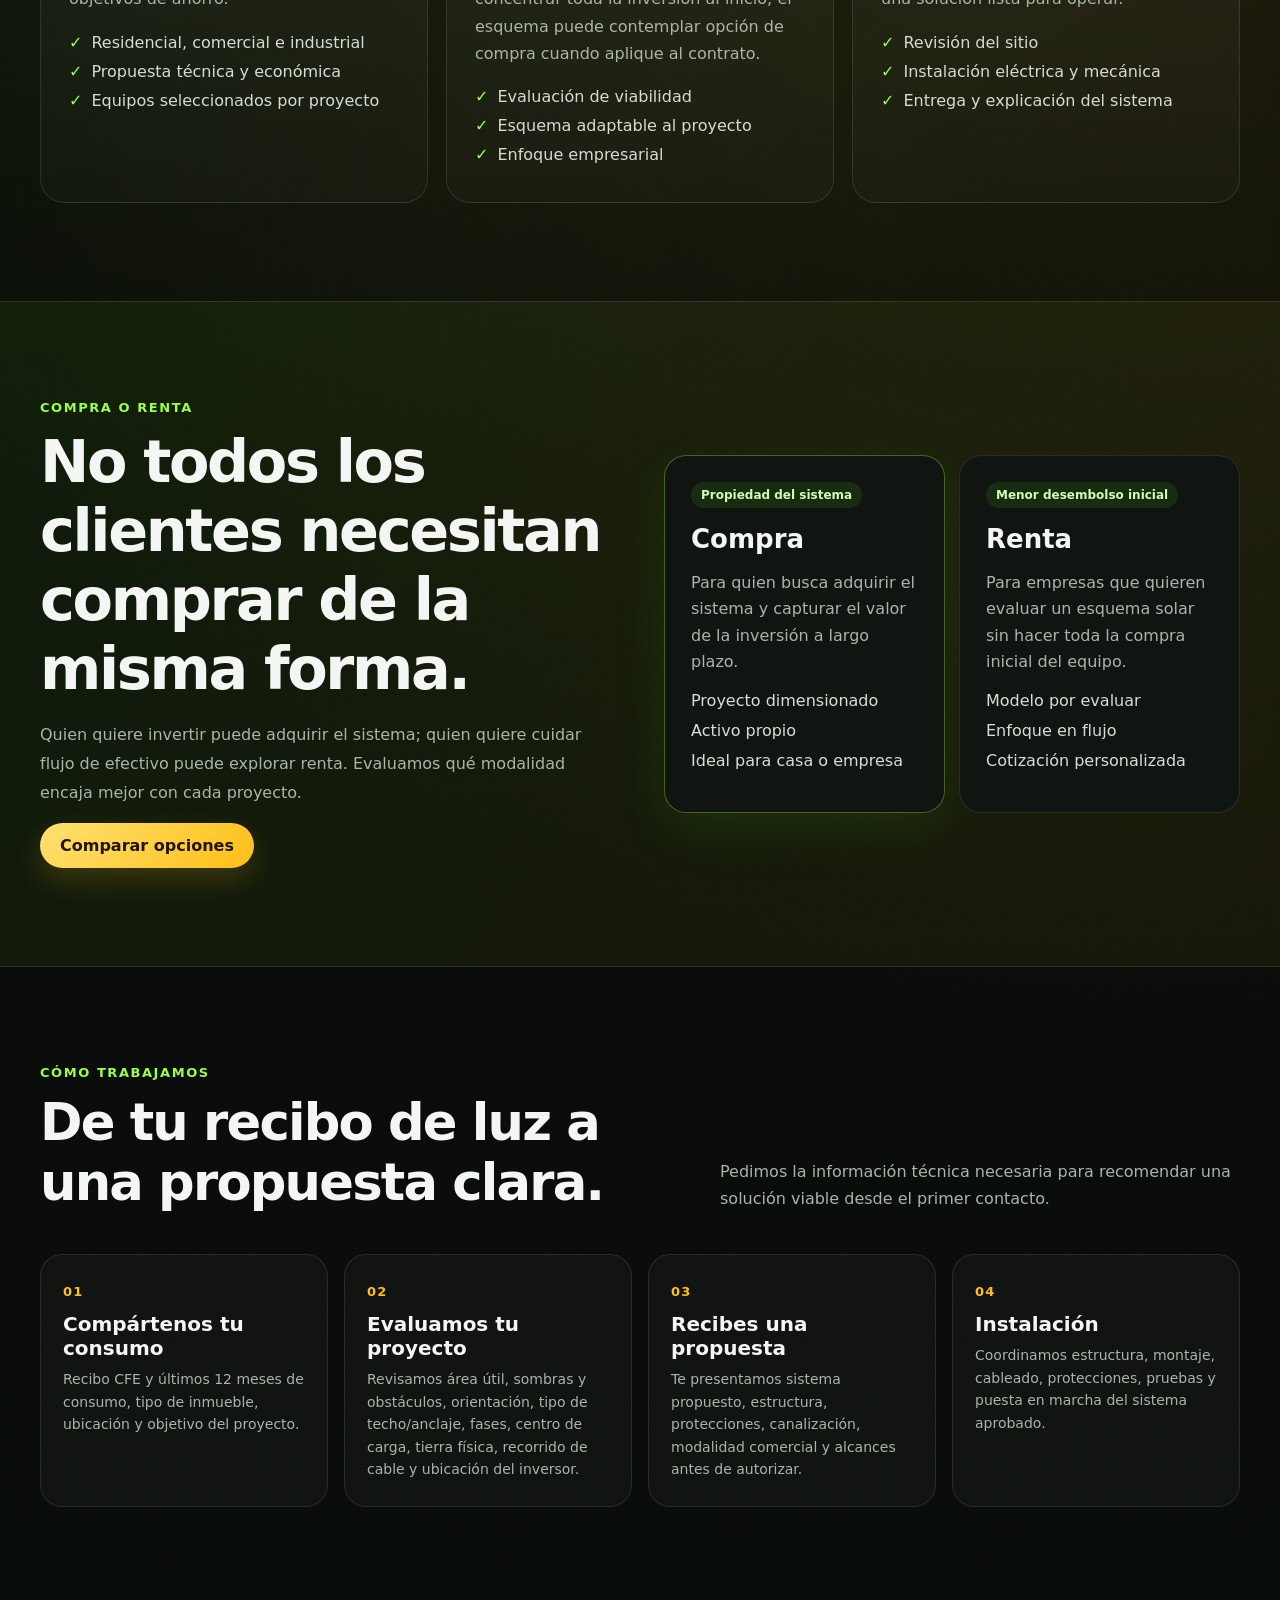
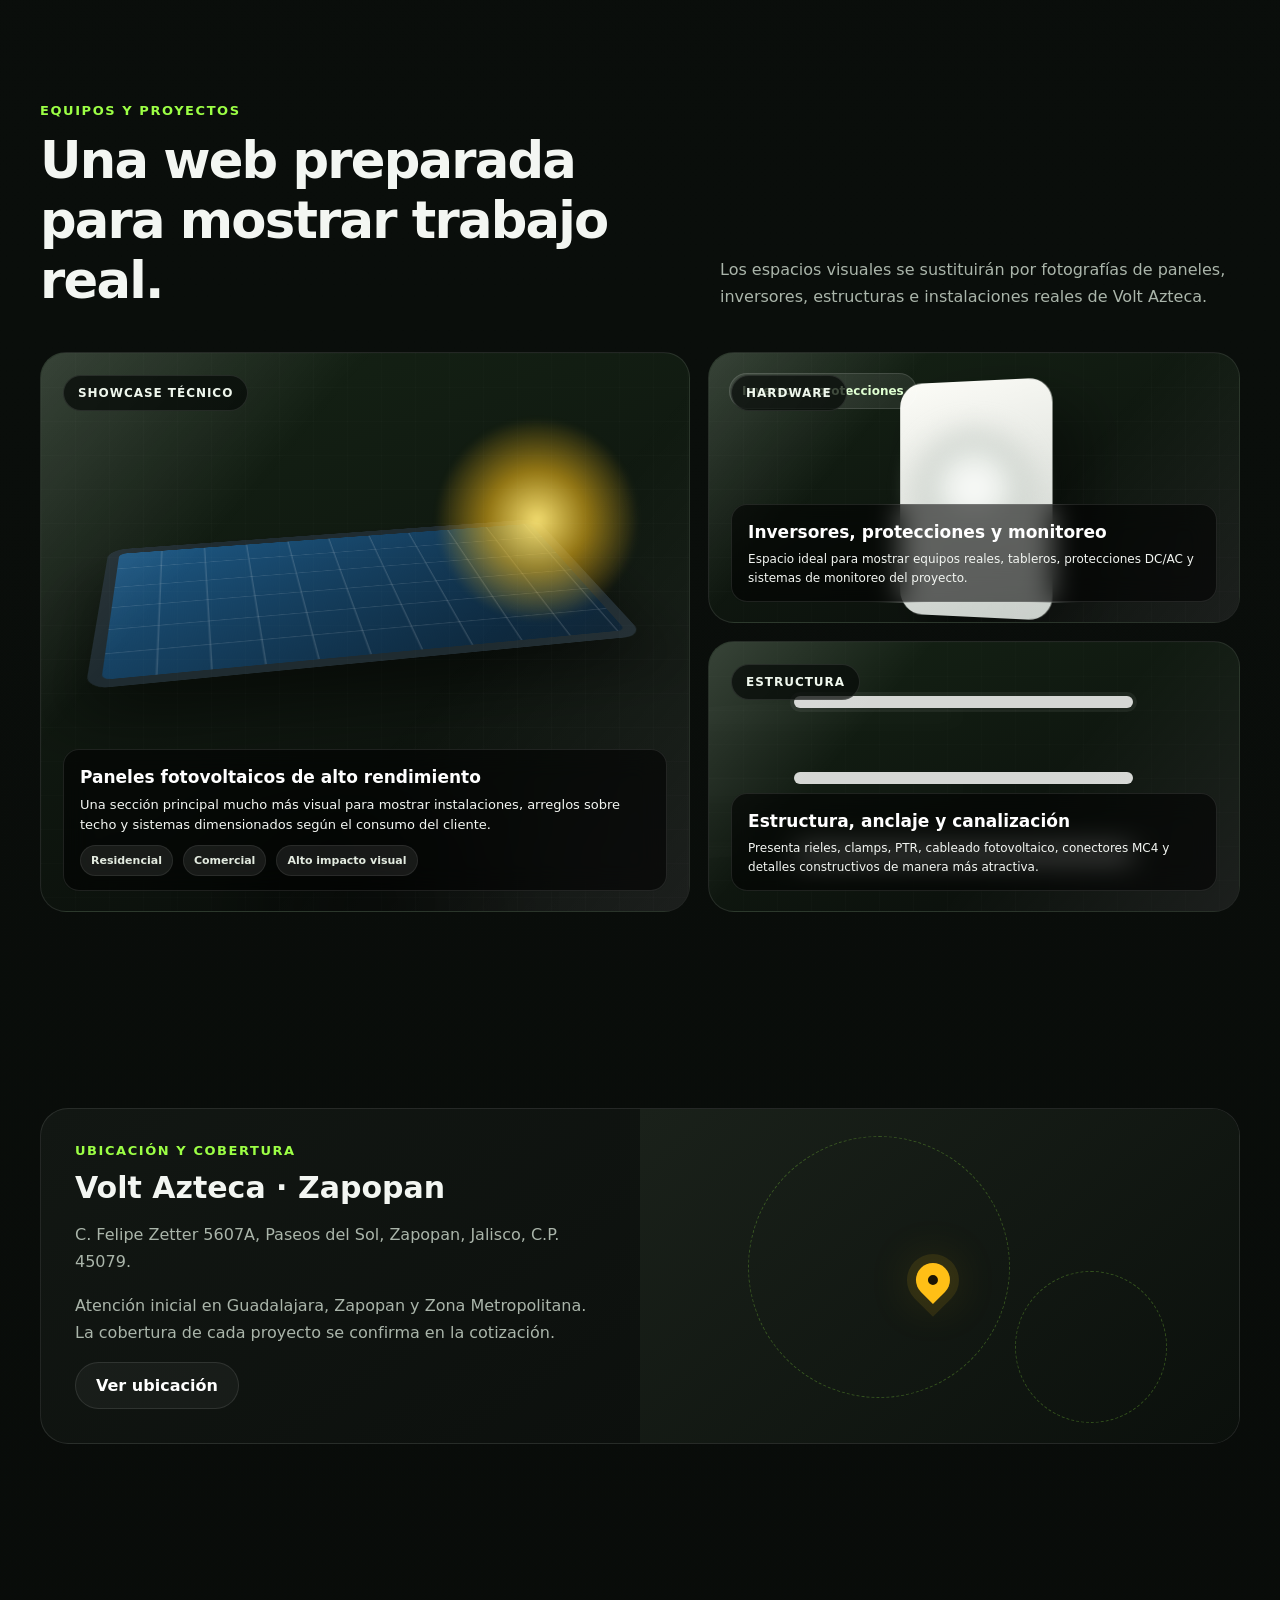
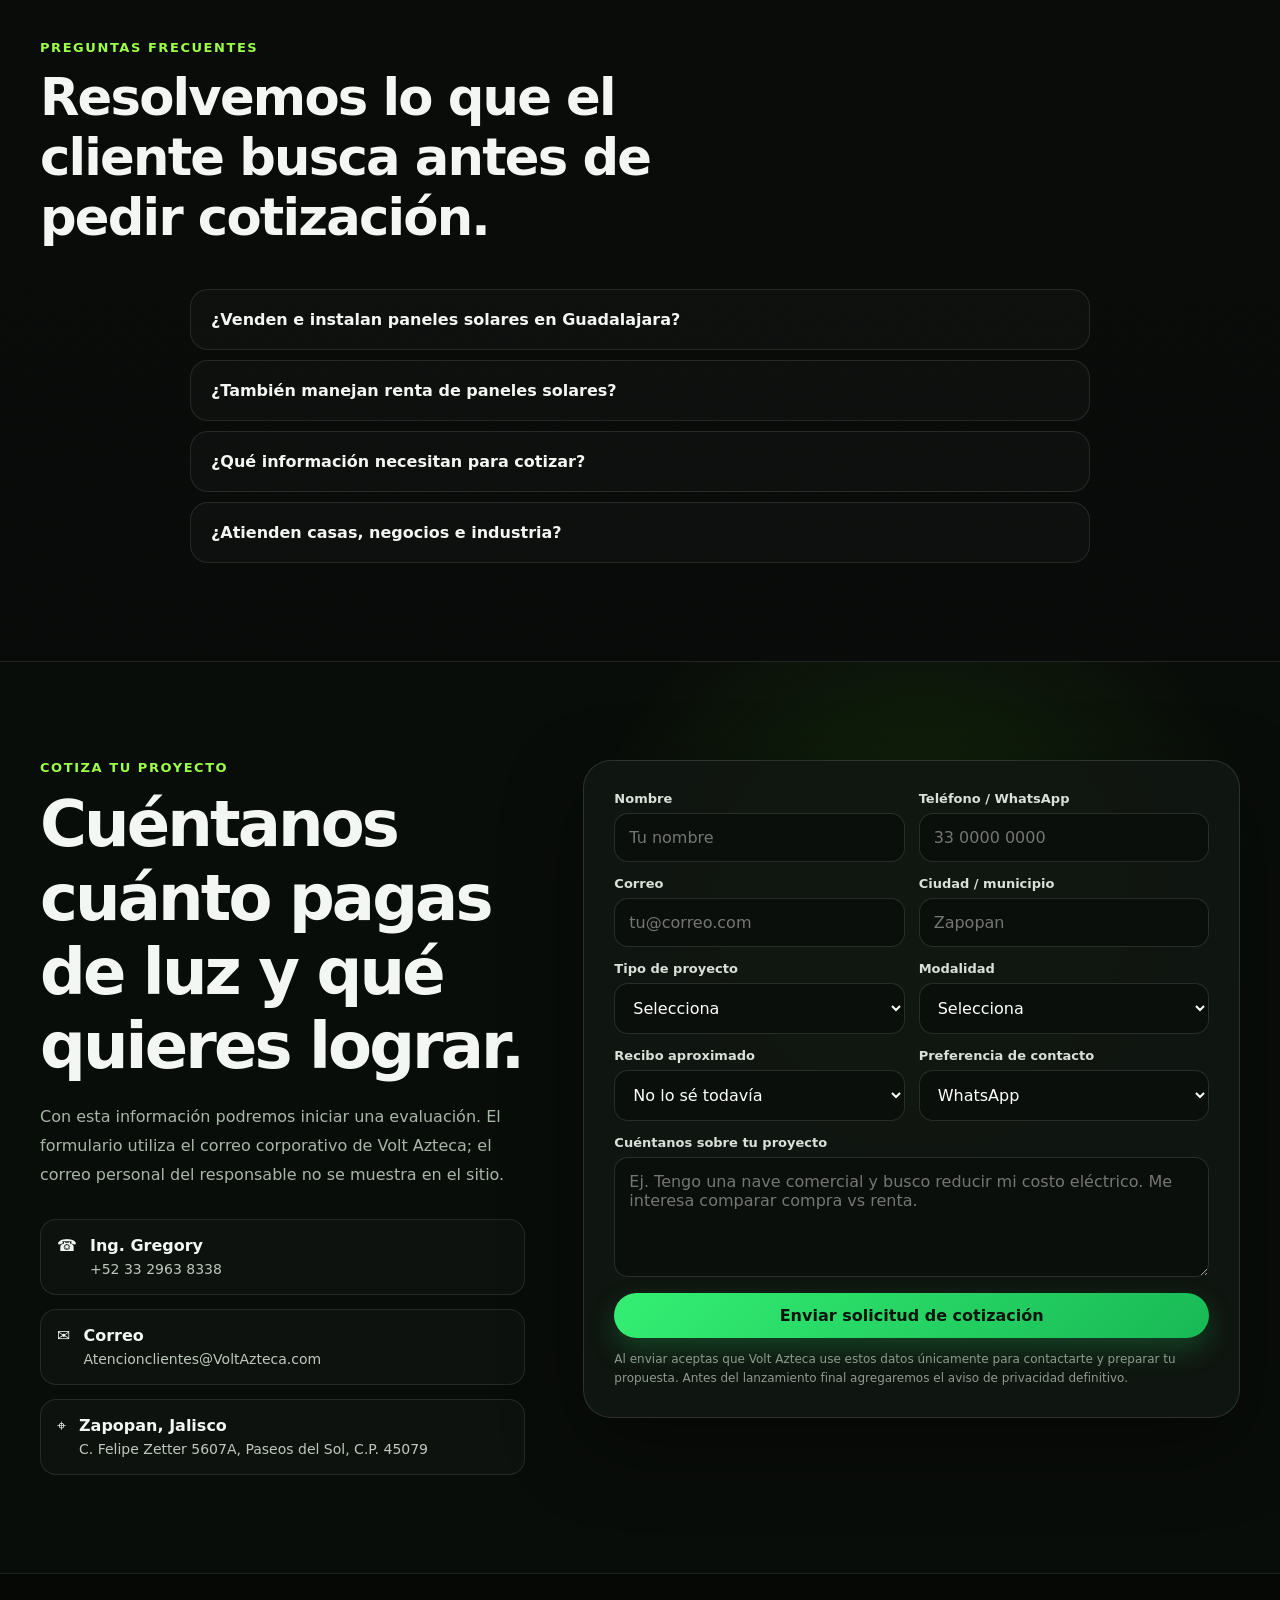
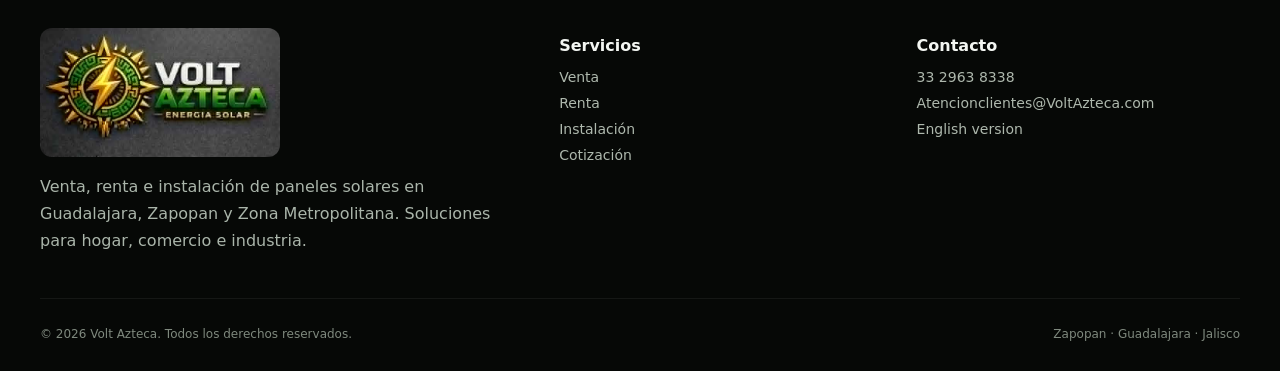
==== commit c48a4e6c: "feat: mejora multimedia y WhatsApp en español" ====
--- a/es/index.html
+++ b/es/index.html
@@ -13,18 +13,18 @@
 </head>
 <body>
 <a class="skip" href="#contenido">Saltar al contenido</a>
-<header class="site-header"><div class="container nav"><a class="brand" href="#inicio" aria-label="Volt Azteca"><img src="../assets/volt-azteca-logo.jpg" alt="Volt Azteca Energía Solar" width="1180" height="630"></a><nav class="nav-links" aria-label="Principal"><a href="#servicios">Servicios</a><a href="#soluciones">Soluciones</a><a href="#proceso">Proceso</a><a href="#equipos">Equipos</a><a href="#faq">Preguntas</a><a href="#contacto">Contacto</a></nav><div class="nav-actions"><a class="lang-link" href="../en/" hreflang="en">EN</a><a class="btn btn-primary" href="#contacto" data-track="nav_quote">Cotizar</a><button class="mobile-menu" aria-label="Abrir menú" aria-expanded="false">☰</button></div></div><nav class="mobile-panel" aria-label="Móvil"><a href="#servicios">Servicios</a><a href="#soluciones">Soluciones</a><a href="#proceso">Proceso</a><a href="#equipos">Equipos</a><a href="#contacto">Cotizar</a><a href="../en/">English</a></nav></header>
+<header class="site-header"><div class="container nav"><a class="brand" href="#inicio" aria-label="Volt Azteca"><img src="../assets/volt-azteca-logo.jpg" alt="Volt Azteca Energía Solar" width="1180" height="630"></a><nav class="nav-links" aria-label="Principal"><a href="#servicios">Servicios</a><a href="#soluciones">Soluciones</a><a href="#proceso">Proceso</a><a href="#equipos">Equipos</a><a href="#faq">Preguntas</a><a href="#contacto">Contacto</a></nav><div class="nav-actions"><a class="lang-link" href="../en/" hreflang="en">EN</a><a class="btn btn-primary btn-whatsapp" href="https://wa.me/523329638338?text=Hola%20Volt%20Azteca%2C%20quiero%20cotizar%20paneles%20solares" rel="noopener" data-track="nav_whatsapp"><span class="btn-icon" aria-hidden="true"><svg viewBox="0 0 24 24"><path d="M20.52 3.48A11.86 11.86 0 0 0 12.06 0C5.53 0 .22 5.31.22 11.84c0 2.08.54 4.1 1.57 5.88L0 24l6.45-1.69a11.8 11.8 0 0 0 5.61 1.43h.01c6.52 0 11.83-5.31 11.83-11.84 0-3.16-1.23-6.13-3.38-8.42Zm-8.46 18.26h-.01a9.84 9.84 0 0 1-5.01-1.37l-.36-.21-3.83 1 1.02-3.73-.23-.38a9.8 9.8 0 0 1-1.51-5.21C2.13 6.42 6.65 1.9 12.06 1.9c2.63 0 5.1 1.02 6.96 2.89a9.77 9.77 0 0 1 2.88 6.96c0 5.42-4.42 9.99-9.84 9.99Zm5.4-7.42c-.29-.15-1.72-.85-1.99-.95-.26-.1-.45-.15-.64.15-.19.29-.74.95-.9 1.14-.17.19-.34.22-.63.07-.29-.15-1.24-.46-2.36-1.48-.87-.77-1.45-1.73-1.62-2.02-.17-.29-.02-.45.13-.6.14-.14.29-.34.43-.5.14-.17.19-.29.29-.48.1-.19.05-.36-.02-.5-.07-.15-.64-1.55-.88-2.12-.23-.55-.46-.48-.64-.49h-.55c-.19 0-.5.07-.76.36-.26.29-1 1-.99 2.44 0 1.44 1.04 2.83 1.19 3.03.14.19 2.05 3.13 5.06 4.39.71.31 1.26.49 1.69.63.71.22 1.36.19 1.87.12.57-.09 1.72-.7 1.97-1.37.24-.67.24-1.25.17-1.37-.07-.12-.26-.19-.55-.34Z"></path></svg></span>WhatsApp</a><button class="mobile-menu" aria-label="Abrir menú" aria-expanded="false">☰</button></div></div><nav class="mobile-panel" aria-label="Móvil"><a href="#servicios">Servicios</a><a href="#soluciones">Soluciones</a><a href="#proceso">Proceso</a><a href="#equipos">Equipos</a><a href="#contacto">Cotizar</a><a href="../en/">English</a></nav></header>
 <main id="contenido">
-<section class="hero" id="inicio"><div class="container hero-grid"><div><span class="eyebrow"><span class="eyebrow-dot"></span>Energía solar en Guadalajara y ZMG</span><h1>Tu energía. <span class="gradient-text">Tu ahorro. Tu control.</span></h1><p>Venta, renta —incluyendo esquemas con opción de compra según proyecto— e instalación de paneles solares para hogares, comercios e industria. En Volt Azteca diseñamos la solución alrededor de tu consumo, tu espacio y la forma de inversión que más te convenga.</p><div class="hero-actions"><a class="btn btn-primary" href="#contacto" data-track="hero_quote">Solicitar cotización</a><a class="btn btn-ghost" href="https://wa.me/523329638338?text=Hola%20Volt%20Azteca%2C%20quiero%20cotizar%20paneles%20solares" rel="noopener" data-track="hero_whatsapp">WhatsApp · 33 2963 8338</a></div><div class="trust-row"><span class="trust-item"><span class="check">✓</span>Venta o renta</span><span class="trust-item"><span class="check">✓</span>Proyecto a la medida</span><span class="trust-item"><span class="check">✓</span>Atención residencial y empresarial</span></div></div><div class="hero-visual" aria-hidden="true"><div class="sun-glow"></div><div class="orbit"></div><div class="solar-stage"><div class="panel p1"></div><div class="panel p2"></div><div class="panel p3"></div><div class="energy-line"></div></div><div class="floating-card fc1">Modalidades<b>Compra + Renta</b></div><div class="floating-card fc2">Cobertura inicial<b>Guadalajara · ZMG</b></div></div></div></section>
+<section class="hero" id="inicio"><div class="container hero-grid"><div><span class="eyebrow"><span class="eyebrow-dot"></span>Energía solar en Guadalajara y ZMG</span><h1>Tu energía. <span class="gradient-text">Tu ahorro. Tu control.</span></h1><p>Venta, renta —incluyendo esquemas con opción de compra según proyecto— e instalación de paneles solares para hogares, comercios e industria. En Volt Azteca diseñamos la solución alrededor de tu consumo, tu espacio y la forma de inversión que más te convenga.</p><div class="hero-actions"><a class="btn btn-primary btn-whatsapp" href="https://wa.me/523329638338?text=Hola%20Volt%20Azteca%2C%20quiero%20cotizar%20paneles%20solares" rel="noopener" data-track="hero_whatsapp_primary"><span class="btn-icon" aria-hidden="true"><svg viewBox="0 0 24 24"><path d="M20.52 3.48A11.86 11.86 0 0 0 12.06 0C5.53 0 .22 5.31.22 11.84c0 2.08.54 4.1 1.57 5.88L0 24l6.45-1.69a11.8 11.8 0 0 0 5.61 1.43h.01c6.52 0 11.83-5.31 11.83-11.84 0-3.16-1.23-6.13-3.38-8.42Zm-8.46 18.26h-.01a9.84 9.84 0 0 1-5.01-1.37l-.36-.21-3.83 1 1.02-3.73-.23-.38a9.8 9.8 0 0 1-1.51-5.21C2.13 6.42 6.65 1.9 12.06 1.9c2.63 0 5.1 1.02 6.96 2.89a9.77 9.77 0 0 1 2.88 6.96c0 5.42-4.42 9.99-9.84 9.99Zm5.4-7.42c-.29-.15-1.72-.85-1.99-.95-.26-.1-.45-.15-.64.15-.19.29-.74.95-.9 1.14-.17.19-.34.22-.63.07-.29-.15-1.24-.46-2.36-1.48-.87-.77-1.45-1.73-1.62-2.02-.17-.29-.02-.45.13-.6.14-.14.29-.34.43-.5.14-.17.19-.29.29-.48.1-.19.05-.36-.02-.5-.07-.15-.64-1.55-.88-2.12-.23-.55-.46-.48-.64-.49h-.55c-.19 0-.5.07-.76.36-.26.29-1 1-.99 2.44 0 1.44 1.04 2.83 1.19 3.03.14.19 2.05 3.13 5.06 4.39.71.31 1.26.49 1.69.63.71.22 1.36.19 1.87.12.57-.09 1.72-.7 1.97-1.37.24-.67.24-1.25.17-1.37-.07-.12-.26-.19-.55-.34Z"></path></svg></span>Cotizar por WhatsApp</a><a class="btn btn-ghost" href="https://wa.me/523329638338?text=Hola%20Volt%20Azteca%2C%20quiero%20cotizar%20paneles%20solares" rel="noopener" data-track="hero_whatsapp">WhatsApp · 33 2963 8338</a></div><div class="trust-row"><span class="trust-item"><span class="check">✓</span>Venta o renta</span><span class="trust-item"><span class="check">✓</span>Proyecto a la medida</span><span class="trust-item"><span class="check">✓</span>Atención residencial y empresarial</span></div></div><div class="hero-visual" aria-hidden="true"><div class="sun-glow"></div><div class="orbit"></div><div class="solar-stage"><div class="panel p1"></div><div class="panel p2"></div><div class="panel p3"></div><div class="energy-line"></div></div><div class="floating-card fc1">Modalidades<b>Compra + Renta</b></div><div class="floating-card fc2">Cobertura inicial<b>Guadalajara · ZMG</b></div></div></div></section>
 <div class="container stats reveal"><div class="stat"><strong>3 modalidades</strong><span>Venta, renta e instalación según tu proyecto.</span></div><div class="stat"><strong>Hogar</strong><span>Soluciones dimensionadas al consumo residencial.</span></div><div class="stat"><strong>Empresa</strong><span>Proyectos para comercios, oficinas e industria.</span></div><div class="stat"><strong>ZMG</strong><span>Atención desde Zapopan para la Zona Metropolitana.</span></div></div>
 <section id="servicios"><div class="container"><div class="section-head reveal"><div><div class="kicker">Servicios</div><h2>Una solución solar completa, sin hacerte navegar entre proveedores.</h2></div><p>Venta, renta e instalación con una evaluación técnica basada en consumo, sitio y objetivos del proyecto.</p></div><div class="cards"><article class="card reveal"><div class="card-icon">☀</div><h3>Venta de paneles solares</h3><p>Sistema fotovoltaico dimensionado según consumo, superficie disponible y objetivos de ahorro.</p><ul><li>Residencial, comercial e industrial</li><li>Propuesta técnica y económica</li><li>Equipos seleccionados por proyecto</li></ul></article><article class="card reveal"><div class="card-icon">↻</div><h3>Renta de sistemas solares</h3><p>Una alternativa para negocios que prefieren adoptar energía solar sin concentrar toda la inversión al inicio; el esquema puede contemplar opción de compra cuando aplique al contrato.</p><ul><li>Evaluación de viabilidad</li><li>Esquema adaptable al proyecto</li><li>Enfoque empresarial</li></ul></article><article class="card reveal"><div class="card-icon">⚡</div><h3>Instalación y puesta en marcha</h3><p>Planeación de montaje, instalación del sistema y acompañamiento para dejar una solución lista para operar.</p><ul><li>Revisión del sitio</li><li>Instalación eléctrica y mecánica</li><li>Entrega y explicación del sistema</li></ul></article></div></div></section>
 <section class="solution-band" id="soluciones"><div class="container split"><div class="reveal"><div class="kicker">Compra o renta</div><h2 style="font-size:clamp(36px,4.6vw,60px);letter-spacing:-.04em;margin:0 0 18px">No todos los clientes necesitan comprar de la misma forma.</h2><p style="color:var(--muted);line-height:1.8">Quien quiere invertir puede adquirir el sistema; quien quiere cuidar flujo de efectivo puede explorar renta. Evaluamos qué modalidad encaja mejor con cada proyecto.</p><a class="btn btn-gold" href="#contacto" data-track="compare_quote">Comparar opciones</a></div><div class="compare reveal"><article class="compare-card featured"><span class="tag">Propiedad del sistema</span><h3>Compra</h3><p>Para quien busca adquirir el sistema y capturar el valor de la inversión a largo plazo.</p><ul><li>Proyecto dimensionado</li><li>Activo propio</li><li>Ideal para casa o empresa</li></ul></article><article class="compare-card"><span class="tag">Menor desembolso inicial</span><h3>Renta</h3><p>Para empresas que quieren evaluar un esquema solar sin hacer toda la compra inicial del equipo.</p><ul><li>Modelo por evaluar</li><li>Enfoque en flujo</li><li>Cotización personalizada</li></ul></article></div></div></section>
 <section id="proceso"><div class="container"><div class="section-head reveal"><div><div class="kicker">Cómo trabajamos</div><h2>De tu recibo de luz a una propuesta clara.</h2></div><p>Pedimos la información técnica necesaria para recomendar una solución viable desde el primer contacto.</p></div><div class="process"><article class="step reveal"><h3>Compártenos tu consumo</h3><p>Recibo CFE y últimos 12 meses de consumo, tipo de inmueble, ubicación y objetivo del proyecto.</p></article><article class="step reveal"><h3>Evaluamos tu proyecto</h3><p>Revisamos área útil, sombras y obstáculos, orientación, tipo de techo/anclaje, fases, centro de carga, tierra física, recorrido de cable y ubicación del inversor.</p></article><article class="step reveal"><h3>Recibes una propuesta</h3><p>Te presentamos sistema propuesto, estructura, protecciones, canalización, modalidad comercial y alcances antes de autorizar.</p></article><article class="step reveal"><h3>Instalación</h3><p>Coordinamos estructura, montaje, cableado, protecciones, pruebas y puesta en marcha del sistema aprobado.</p></article></div></div></section>
-<section id="equipos"><div class="container"><div class="section-head reveal"><div><div class="kicker">Equipos y proyectos</div><h2>Una web preparada para mostrar trabajo real.</h2></div><p>Los espacios visuales se sustituirán por fotografías de paneles, inversores, estructuras e instalaciones reales de Volt Azteca.</p></div><div class="visual-gallery"><div class="gallery-main reveal"><div class="equipment-art"></div><div class="gallery-label"><b>Paneles fotovoltaicos</b>Módulos de alta potencia según proyecto.</div></div><div class="gallery-stack"><div class="reveal"><div class="equipment-art inverter"></div><div class="gallery-label"><b>Inversores y protecciones</b>Inversor, fusibles DC, interruptores, centro de carga y tierra física.</div></div><div class="reveal"><div class="equipment-art"></div><div class="gallery-label"><b>Estructura y canalización</b>Rieles, clamps, estructura PTR, cable fotovoltaico, MC4 y conduit.</div></div></div></div></div></section>
+<section id="equipos"><div class="container"><div class="section-head reveal"><div><div class="kicker">Equipos y proyectos</div><h2>Una web preparada para mostrar trabajo real.</h2></div><p>Los espacios visuales se sustituirán por fotografías de paneles, inversores, estructuras e instalaciones reales de Volt Azteca.</p></div><div class="visual-gallery"><div class="gallery-main reveal"><div class="gallery-badge">Showcase técnico</div><div class="equipment-art solar-array"><div class="sun-reflection"></div><div class="media-grid"></div><div class="media-sheen"></div></div><div class="gallery-label"><b>Paneles fotovoltaicos de alto rendimiento</b>Una sección principal mucho más visual para mostrar instalaciones, arreglos sobre techo y sistemas dimensionados según el consumo del cliente.<div class="gallery-points"><span>Residencial</span><span>Comercial</span><span>Alto impacto visual</span></div></div></div><div class="gallery-stack"><div class="reveal"><div class="gallery-badge">Hardware</div><div class="equipment-art inverter-card"><div class="mini-badge">Inversor + protecciones</div><div class="media-grid"></div><div class="media-sheen"></div></div><div class="gallery-label"><b>Inversores, protecciones y monitoreo</b>Espacio ideal para mostrar equipos reales, tableros, protecciones DC/AC y sistemas de monitoreo del proyecto.</div></div><div class="reveal"><div class="gallery-badge">Estructura</div><div class="equipment-art roof-structure"><div class="media-grid"></div><div class="media-sheen"></div></div><div class="gallery-label"><b>Estructura, anclaje y canalización</b>Presenta rieles, clamps, PTR, cableado fotovoltaico, conectores MC4 y detalles constructivos de manera más atractiva.</div></div></div></div></div></section>
 <section><div class="container"><div class="map-card reveal"><div class="map-copy"><div class="kicker">Ubicación y cobertura</div><h3>Volt Azteca · Zapopan</h3><p>C. Felipe Zetter 5607A, Paseos del Sol, Zapopan, Jalisco, C.P. 45079.</p><p>Atención inicial en Guadalajara, Zapopan y Zona Metropolitana. La cobertura de cada proyecto se confirma en la cotización.</p><a class="btn btn-ghost" href="https://www.google.com/maps/search/?api=1&query=C.%20Felipe%20Zetter%205607A%2C%20Paseos%20del%20Sol%2C%20Zapopan%2C%20Jalisco%2045079" rel="noopener" data-track="maps">Ver ubicación</a></div><div class="map-art" aria-hidden="true"><div class="pin"></div></div></div></div></section>
 <section id="faq"><div class="container"><div class="section-head reveal"><div><div class="kicker">Preguntas frecuentes</div><h2>Resolvemos lo que el cliente busca antes de pedir cotización.</h2></div></div><div class="faq"><details class="reveal"><summary>¿Venden e instalan paneles solares en Guadalajara?</summary><p>Sí. Volt Azteca ofrece venta e instalación de sistemas solares y atiende proyectos desde Zapopan hacia Guadalajara y la Zona Metropolitana, sujeto a evaluación del proyecto.</p></details><details class="reveal"><summary>¿También manejan renta de paneles solares?</summary><p>Sí. La renta se cotiza de forma personalizada, especialmente para proyectos empresariales. Dependiendo del contrato, puede manejarse con opción de compra.</p></details><details class="reveal"><summary>¿Qué información necesitan para cotizar?</summary><p>Ciudad, tipo de inmueble, consumo o monto aproximado de tu recibo de luz y si buscas compra o renta. Un recibo CFE reciente ayuda a dimensionar mejor.</p></details><details class="reveal"><summary>¿Atienden casas, negocios e industria?</summary><p>Sí. Dimensionamos la solución según el tipo de consumo, espacio disponible y características eléctricas del inmueble.</p></details></div></div></section>
 <section class="quote-section" id="contacto"><div class="container quote-grid"><div class="quote-copy reveal"><div class="kicker">Cotiza tu proyecto</div><h2>Cuéntanos cuánto pagas de luz y qué quieres lograr.</h2><p>Con esta información podremos iniciar una evaluación. El formulario utiliza el correo corporativo de Volt Azteca; el correo personal del responsable no se muestra en el sitio.</p><div class="contact-list"><div class="contact-item"><div>☎</div><div><strong>Ing. Gregory</strong><a href="tel:+523329638338" data-track="phone">+52 33 2963 8338</a></div></div><div class="contact-item"><div>✉</div><div><strong>Correo</strong><a href="mailto:Atencionclientes@VoltAzteca.com">Atencionclientes@VoltAzteca.com</a></div></div><div class="contact-item"><div>⌖</div><div><strong>Zapopan, Jalisco</strong><span>C. Felipe Zetter 5607A, Paseos del Sol, C.P. 45079</span></div></div></div></div><form class="form-card reveal" id="lead-form" action="https://formsubmit.co/Atencionclientes@VoltAzteca.com" method="POST"><input type="hidden" name="_subject" value="Nueva cotización desde Volt Azteca"><input type="hidden" name="_captcha" value="false"><input type="hidden" name="_template" value="table"><input type="text" name="_honey" style="display:none" tabindex="-1" autocomplete="off"><div class="form-grid"><div class="field"><label for="nombre">Nombre</label><input id="nombre" name="nombre" autocomplete="name" required placeholder="Tu nombre"></div><div class="field"><label for="tel">Teléfono / WhatsApp</label><input id="tel" name="telefono" autocomplete="tel" required placeholder="33 0000 0000"></div><div class="field"><label for="email">Correo</label><input id="email" name="correo" type="email" autocomplete="email" required placeholder="tu@correo.com"></div><div class="field"><label for="ciudad">Ciudad / municipio</label><input id="ciudad" name="ciudad" required placeholder="Zapopan"></div><div class="field"><label for="tipo">Tipo de proyecto</label><select id="tipo" name="tipo_proyecto" required><option value="">Selecciona</option><option>Casa</option><option>Comercio / oficina</option><option>Industria</option><option>Otro</option></select></div><div class="field"><label for="modalidad">Modalidad</label><select id="modalidad" name="modalidad" required><option value="">Selecciona</option><option>Compra</option><option>Renta / opción de compra</option><option>Quiero comparar ambas</option></select></div><div class="field"><label for="recibo">Recibo aproximado</label><select id="recibo" name="recibo_aproximado"><option>No lo sé todavía</option><option>Menos de $1,500</option><option>$1,500 – $3,000</option><option>$3,001 – $7,500</option><option>$7,501 – $20,000</option><option>Más de $20,000</option></select></div><div class="field"><label for="contacto">Preferencia de contacto</label><select id="contacto" name="preferencia_contacto"><option>WhatsApp</option><option>Llamada</option><option>Correo</option></select></div><div class="field full"><label for="mensaje">Cuéntanos sobre tu proyecto</label><textarea id="mensaje" name="mensaje" placeholder="Ej. Tengo una nave comercial y busco reducir mi costo eléctrico. Me interesa comparar compra vs renta."></textarea></div></div><button class="btn btn-primary" type="submit">Enviar solicitud de cotización</button><p class="form-note">Al enviar aceptas que Volt Azteca use estos datos únicamente para contactarte y preparar tu propuesta. Antes del lanzamiento final agregaremos el aviso de privacidad definitivo.</p></form></div></section>
 </main>
 <footer><div class="container"><div class="footer-grid"><div class="footer-brand"><img src="../assets/volt-azteca-logo.jpg" alt="Volt Azteca"><p>Venta, renta e instalación de paneles solares en Guadalajara, Zapopan y Zona Metropolitana. Soluciones para hogar, comercio e industria.</p></div><div class="footer-col"><h4>Servicios</h4><a href="#servicios">Venta</a><a href="#servicios">Renta</a><a href="#servicios">Instalación</a><a href="#contacto">Cotización</a></div><div class="footer-col"><h4>Contacto</h4><a href="tel:+523329638338">33 2963 8338</a><a href="mailto:Atencionclientes@VoltAzteca.com">Atencionclientes@VoltAzteca.com</a><a href="../en/">English version</a></div></div><div class="copyright"><span>© <span data-year></span> Volt Azteca. Todos los derechos reservados.</span><span>Zapopan · Guadalajara · Jalisco</span></div></div></footer>
-<a class="whatsapp-float" href="https://wa.me/523329638338?text=Hola%20Volt%20Azteca%2C%20quiero%20informaci%C3%B3n%20sobre%20paneles%20solares" aria-label="Contactar por WhatsApp" rel="noopener" data-track="floating_whatsapp">◔</a><script src="../assets/site.js" defer></script>
+<a class="whatsapp-float" href="https://wa.me/523329638338?text=Hola%20Volt%20Azteca%2C%20quiero%20informaci%C3%B3n%20sobre%20paneles%20solares" aria-label="Contactar por WhatsApp" rel="noopener" data-track="floating_whatsapp"><span class="btn-icon" aria-hidden="true"><svg viewBox="0 0 24 24"><path d="M20.52 3.48A11.86 11.86 0 0 0 12.06 0C5.53 0 .22 5.31.22 11.84c0 2.08.54 4.1 1.57 5.88L0 24l6.45-1.69a11.8 11.8 0 0 0 5.61 1.43h.01c6.52 0 11.83-5.31 11.83-11.84 0-3.16-1.23-6.13-3.38-8.42Zm-8.46 18.26h-.01a9.84 9.84 0 0 1-5.01-1.37l-.36-.21-3.83 1 1.02-3.73-.23-.38a9.8 9.8 0 0 1-1.51-5.21C2.13 6.42 6.65 1.9 12.06 1.9c2.63 0 5.1 1.02 6.96 2.89a9.77 9.77 0 0 1 2.88 6.96c0 5.42-4.42 9.99-9.84 9.99Zm5.4-7.42c-.29-.15-1.72-.85-1.99-.95-.26-.1-.45-.15-.64.15-.19.29-.74.95-.9 1.14-.17.19-.34.22-.63.07-.29-.15-1.24-.46-2.36-1.48-.87-.77-1.45-1.73-1.62-2.02-.17-.29-.02-.45.13-.6.14-.14.29-.34.43-.5.14-.17.19-.29.29-.48.1-.19.05-.36-.02-.5-.07-.15-.64-1.55-.88-2.12-.23-.55-.46-.48-.64-.49h-.55c-.19 0-.5.07-.76.36-.26.29-1 1-.99 2.44 0 1.44 1.04 2.83 1.19 3.03.14.19 2.05 3.13 5.06 4.39.71.31 1.26.49 1.69.63.71.22 1.36.19 1.87.12.57-.09 1.72-.7 1.97-1.37.24-.67.24-1.25.17-1.37-.07-.12-.26-.19-.55-.34Z"></path></svg></span></a><script src="../assets/site.js" defer></script>
 </body></html>
--- a/assets/styles.css
+++ b/assets/styles.css
@@ -1 +1,24 @@
-:root{--bg:#080a09;--bg-soft:#101410;--card:rgba(17,22,18,.78);--card-strong:#151b16;--text:#f3f6f2;--muted:#aab5aa;--green:#56d319;--green-2:#9cff45;--gold:#ffbf16;--gold-2:#ffe171;--line:rgba(255,255,255,.1);--shadow:0 28px 80px rgba(0,0,0,.45);--radius:24px;--max:1200px}*{box-sizing:border-box}html{scroll-behavior:smooth}body{margin:0;font-family:Inter,ui-sans-serif,system-ui,-apple-system,BlinkMacSystemFont,"Segoe UI",sans-serif;color:var(--text);background:radial-gradient(circle at 12% 8%,rgba(86,211,25,.12),transparent 25%),radial-gradient(circle at 88% 18%,rgba(255,191,22,.10),transparent 25%),linear-gradient(180deg,#080a09 0%,#0a0e0b 52%,#070907 100%);overflow-x:hidden}a{color:inherit;text-decoration:none}img{max-width:100%;display:block}button,input,select,textarea{font:inherit}.container{width:min(calc(100% - 32px),var(--max));margin:auto}.skip{position:absolute;left:-999px;top:auto}.skip:focus{left:16px;top:16px;z-index:1000;background:#fff;color:#000;padding:10px 14px;border-radius:10px}.site-header{position:sticky;top:0;z-index:70;background:rgba(7,10,8,.72);backdrop-filter:blur(18px);border-bottom:1px solid rgba(255,255,255,.06)}.nav{height:78px;display:flex;align-items:center;justify-content:space-between;gap:24px}.brand{display:flex;align-items:center;gap:12px;min-width:200px}.brand img{width:196px;height:auto;border-radius:12px}.nav-links{display:flex;align-items:center;gap:24px;font-size:14px;color:#d7ded6}.nav-links a{transition:.2s ease}.nav-links a:hover{color:var(--green-2)}.nav-actions{display:flex;align-items:center;gap:10px}.lang-link{border:1px solid var(--line);padding:9px 12px;border-radius:999px;color:#dce5dc;font-size:13px}.btn{display:inline-flex;align-items:center;justify-content:center;gap:9px;border:0;border-radius:999px;padding:13px 20px;font-weight:800;cursor:pointer;transition:transform .2s ease,box-shadow .2s ease,background .2s ease}.btn:hover{transform:translateY(-2px)}.btn-primary{color:#0d1608;background:linear-gradient(135deg,var(--green-2),var(--green));box-shadow:0 12px 28px rgba(86,211,25,.22)}.btn-gold{color:#211400;background:linear-gradient(135deg,var(--gold-2),var(--gold));box-shadow:0 12px 28px rgba(255,191,22,.18)}.btn-ghost{border:1px solid var(--line);background:rgba(255,255,255,.04);color:#fff}.mobile-menu{display:none;background:none;border:0;color:#fff;font-size:26px}.hero{position:relative;min-height:780px;display:grid;align-items:center;padding:86px 0 76px;isolation:isolate}.hero::before{content:"";position:absolute;inset:0;background-image:linear-gradient(rgba(255,255,255,.025) 1px,transparent 1px),linear-gradient(90deg,rgba(255,255,255,.025) 1px,transparent 1px);background-size:46px 46px;mask-image:linear-gradient(to bottom,black,transparent 80%);z-index:-2}.hero-grid{display:grid;grid-template-columns:1.02fr .98fr;gap:64px;align-items:center}.eyebrow{display:inline-flex;gap:8px;align-items:center;padding:8px 12px;border:1px solid rgba(156,255,69,.22);border-radius:999px;background:rgba(86,211,25,.08);font-size:13px;color:#dfffcc;font-weight:700;letter-spacing:.03em}.eyebrow-dot{width:8px;height:8px;border-radius:50%;background:var(--green-2);box-shadow:0 0 18px var(--green-2)}h1{font-size:clamp(48px,6.5vw,84px);line-height:.96;letter-spacing:-.045em;margin:24px 0 24px;max-width:800px}.gradient-text{background:linear-gradient(90deg,#fff 10%,var(--gold-2) 50%,var(--green-2));-webkit-background-clip:text;background-clip:text;color:transparent}.hero p{font-size:19px;line-height:1.65;color:#c1c9c0;max-width:690px;margin:0 0 30px}.hero-actions{display:flex;gap:12px;flex-wrap:wrap}.trust-row{display:flex;gap:28px;flex-wrap:wrap;margin-top:34px;color:#c9d2c8;font-size:13px}.trust-item{display:flex;align-items:center;gap:8px}.check{color:var(--green-2);font-weight:900}.hero-visual{position:relative;min-height:560px;perspective:1200px}.orbit{position:absolute;border:1px solid rgba(255,255,255,.08);border-radius:50%;inset:10% 6%;transform:rotateX(68deg) rotateZ(-18deg);box-shadow:0 0 90px rgba(86,211,25,.08) inset}.sun-glow{position:absolute;width:260px;height:260px;border-radius:50%;right:6%;top:7%;background:radial-gradient(circle,#ffea7a 0,#ffc518 28%,rgba(255,197,24,.23) 58%,transparent 70%);filter:blur(1px);opacity:.88}.solar-stage{position:absolute;left:2%;right:2%;bottom:5%;height:410px;transform-style:preserve-3d;transform:rotateX(6deg) rotateY(-12deg);transition:transform .12s linear;will-change:transform}.panel{position:absolute;width:360px;height:220px;border-radius:18px;padding:12px;background:linear-gradient(145deg,#111c23,#071017);border:1px solid rgba(255,255,255,.26);box-shadow:var(--shadow);transform-style:preserve-3d}.panel::before{content:"";position:absolute;inset:12px;border-radius:10px;background:repeating-linear-gradient(90deg,transparent 0 43px,rgba(255,255,255,.12) 44px 45px),repeating-linear-gradient(0deg,transparent 0 50px,rgba(255,255,255,.12) 51px 52px),linear-gradient(145deg,#123c61,#071827 52%,#0c2c46);box-shadow:inset 0 0 40px rgba(39,143,255,.18)}.panel::after{content:"";position:absolute;inset:12px;border-radius:10px;background:linear-gradient(110deg,transparent 0 34%,rgba(255,255,255,.18) 40%,transparent 47%);opacity:.55}.p1{left:8%;top:135px;transform:rotateX(58deg) rotateZ(-8deg) translateZ(48px)}.p2{left:34%;top:68px;transform:rotateX(58deg) rotateZ(-8deg) translateZ(90px)}.p3{left:58%;top:8px;transform:rotateX(58deg) rotateZ(-8deg) translateZ(132px)}.energy-line{position:absolute;left:16%;bottom:28px;width:70%;height:3px;background:linear-gradient(90deg,transparent,var(--green-2),var(--gold),transparent);filter:drop-shadow(0 0 10px var(--green-2));animation:pulse 2.1s infinite ease-in-out}.floating-card{position:absolute;padding:15px 17px;border-radius:18px;background:rgba(12,17,13,.72);backdrop-filter:blur(14px);border:1px solid rgba(255,255,255,.12);box-shadow:0 16px 40px rgba(0,0,0,.28);font-size:13px;color:#dbe3db}.floating-card b{display:block;color:#fff;font-size:18px;margin-top:4px}.fc1{top:4%;left:2%;animation:float 4.6s ease-in-out infinite}.fc2{right:-2%;bottom:11%;animation:float 5.3s ease-in-out infinite reverse}section{padding:98px 0}.section-head{display:flex;justify-content:space-between;gap:24px;align-items:end;margin-bottom:42px}.section-head h2{font-size:clamp(34px,4vw,54px);letter-spacing:-.035em;margin:0;max-width:760px}.section-head p{max-width:520px;color:var(--muted);line-height:1.7;margin:0}.kicker{color:var(--green-2);font-weight:800;font-size:13px;text-transform:uppercase;letter-spacing:.12em;margin-bottom:12px}.stats{display:grid;grid-template-columns:repeat(4,1fr);gap:14px;margin-top:-48px;position:relative;z-index:4}.stat{padding:24px;border-radius:20px;background:rgba(18,23,19,.86);border:1px solid var(--line);box-shadow:0 18px 44px rgba(0,0,0,.26)}.stat strong{font-size:26px;display:block}.stat span{color:var(--muted);font-size:13px;line-height:1.5;display:block;margin-top:6px}.cards{display:grid;grid-template-columns:repeat(3,1fr);gap:18px}.card{position:relative;padding:28px;border-radius:var(--radius);background:linear-gradient(180deg,rgba(255,255,255,.055),rgba(255,255,255,.025));border:1px solid var(--line);overflow:hidden;transition:.28s ease}.card:hover{transform:translateY(-7px);border-color:rgba(156,255,69,.28);box-shadow:0 24px 64px rgba(0,0,0,.32)}.card-icon{width:52px;height:52px;border-radius:16px;display:grid;place-items:center;background:linear-gradient(135deg,rgba(156,255,69,.16),rgba(255,191,22,.12));font-size:24px;margin-bottom:22px}.card h3{font-size:24px;margin:0 0 10px}.card p{color:var(--muted);line-height:1.7;margin:0 0 20px}.card ul{padding:0;margin:0;list-style:none;color:#d4dcd3}.card li{margin:10px 0;display:flex;gap:9px}.card li::before{content:"✓";color:var(--green-2);font-weight:900}.solution-band{background:linear-gradient(135deg,rgba(86,211,25,.08),rgba(255,191,22,.055));border-top:1px solid var(--line);border-bottom:1px solid var(--line)}.split{display:grid;grid-template-columns:1fr 1fr;gap:48px;align-items:center}.compare{display:grid;grid-template-columns:1fr 1fr;gap:14px}.compare-card{padding:26px;border:1px solid var(--line);border-radius:22px;background:#101511}.compare-card.featured{border-color:rgba(156,255,69,.34);box-shadow:0 18px 50px rgba(86,211,25,.1)}.tag{display:inline-flex;padding:6px 10px;border-radius:999px;background:rgba(86,211,25,.12);color:#cfffad;font-size:12px;font-weight:800}.compare-card h3{font-size:26px;margin:16px 0 8px}.compare-card p{color:var(--muted);line-height:1.65}.compare-card ul{list-style:none;padding:0}.compare-card li{margin:11px 0;color:#d6ded5}.process{display:grid;grid-template-columns:repeat(4,1fr);gap:16px;counter-reset:steps}.step{padding:26px 22px;border-radius:22px;border:1px solid var(--line);background:rgba(255,255,255,.03)}.step::before{counter-increment:steps;content:"0" counter(steps);font-size:13px;color:var(--gold);font-weight:900;letter-spacing:.1em}.step h3{font-size:20px;margin:12px 0 8px}.step p{color:var(--muted);font-size:14px;line-height:1.6;margin:0}.visual-gallery{display:grid;grid-template-columns:1.15fr .85fr;gap:18px}.gallery-main,.gallery-stack>div{position:relative;border:1px solid var(--line);border-radius:26px;overflow:hidden;min-height:260px;background:linear-gradient(160deg,#152315,#090c0a)}.gallery-main{min-height:540px}.gallery-stack{display:grid;gap:18px}.equipment-art{position:absolute;inset:0;display:grid;place-items:center;overflow:hidden}.equipment-art::before{content:"";width:76%;height:52%;border-radius:18px;background:repeating-linear-gradient(90deg,transparent 0 50px,rgba(255,255,255,.12) 51px 52px),repeating-linear-gradient(0deg,transparent 0 48px,rgba(255,255,255,.12) 49px 50px),linear-gradient(145deg,#16456d,#071827);border:10px solid #1e292d;transform:perspective(800px) rotateX(58deg) rotateZ(-10deg);box-shadow:0 50px 80px rgba(0,0,0,.52)}.equipment-art.inverter::before{width:160px;height:250px;border:0;background:linear-gradient(160deg,#f7f7f3,#c6ccc8);transform:perspective(800px) rotateY(-22deg);border-radius:18px;box-shadow:28px 30px 60px rgba(0,0,0,.48)}.gallery-label{position:absolute;left:22px;bottom:20px;z-index:2;padding:10px 12px;background:rgba(0,0,0,.58);backdrop-filter:blur(12px);border:1px solid var(--line);border-radius:14px;font-size:13px}.gallery-label b{display:block;font-size:16px;margin-bottom:3px}.quote-section{background:radial-gradient(circle at 72% 26%,rgba(86,211,25,.15),transparent 30%),#090d09;border-top:1px solid var(--line)}.quote-grid{display:grid;grid-template-columns:.85fr 1.15fr;gap:58px;align-items:start}.quote-copy h2{font-size:clamp(40px,5vw,64px);letter-spacing:-.045em;margin:0 0 20px}.quote-copy p{color:var(--muted);line-height:1.8}.contact-list{display:grid;gap:14px;margin-top:30px}.contact-item{display:flex;gap:13px;align-items:flex-start;padding:16px;border:1px solid var(--line);border-radius:16px;background:rgba(255,255,255,.025)}.contact-item strong{display:block;margin-bottom:4px}.contact-item span,.contact-item a{color:#bec8bd;font-size:14px}.form-card{padding:30px;border-radius:28px;background:rgba(17,22,18,.92);border:1px solid rgba(255,255,255,.12);box-shadow:var(--shadow)}.form-grid{display:grid;grid-template-columns:1fr 1fr;gap:14px}.field{display:grid;gap:7px}.field.full{grid-column:1/-1}.field label{font-size:13px;color:#d9e0d8;font-weight:700}.field input,.field select,.field textarea{width:100%;border:1px solid rgba(255,255,255,.12);border-radius:14px;background:#0b0f0c;color:#fff;padding:14px 14px;outline:none;transition:.2s ease}.field input:focus,.field select:focus,.field textarea:focus{border-color:rgba(156,255,69,.5);box-shadow:0 0 0 3px rgba(86,211,25,.08)}.field textarea{min-height:120px;resize:vertical}.form-note{font-size:12px;color:#8f9b8e;line-height:1.55;margin:12px 0 0}.form-card .btn{width:100%;margin-top:16px}.faq{display:grid;gap:10px;max-width:900px;margin:auto}.faq details{border:1px solid var(--line);border-radius:18px;background:rgba(255,255,255,.025);padding:0 20px}.faq summary{cursor:pointer;padding:20px 0;font-weight:800;list-style:none}.faq summary::-webkit-details-marker{display:none}.faq p{color:var(--muted);line-height:1.7;padding:0 0 20px;margin:0}.map-card{border-radius:28px;border:1px solid var(--line);overflow:hidden;background:linear-gradient(145deg,#121713,#090c0a);display:grid;grid-template-columns:1fr 1fr}.map-copy{padding:34px}.map-copy h3{font-size:30px;margin:0 0 10px}.map-copy p{color:var(--muted);line-height:1.7}.map-art{min-height:310px;position:relative;background:linear-gradient(140deg,#1a211a,#0b100c)}.map-art::before,.map-art::after{content:"";position:absolute;border-radius:50%;border:1px dashed rgba(156,255,69,.25)}.map-art::before{width:260px;height:260px;left:18%;top:8%}.map-art::after{width:150px;height:150px;right:12%;bottom:6%}.pin{position:absolute;left:50%;top:46%;transform:translate(-50%,-50%);width:34px;height:34px;border-radius:50% 50% 50% 0;background:var(--gold);rotate:-45deg;box-shadow:0 0 0 9px rgba(255,191,22,.10),0 0 50px rgba(255,191,22,.22)}.pin::after{content:"";position:absolute;width:10px;height:10px;background:#1b1404;border-radius:50%;left:12px;top:12px}footer{padding:54px 0 30px;border-top:1px solid var(--line);background:#060806}.footer-grid{display:grid;grid-template-columns:1.2fr .8fr .8fr;gap:34px}.footer-brand img{width:240px;border-radius:12px}.footer-brand p{color:var(--muted);max-width:460px;line-height:1.7}.footer-col h4{margin:8px 0 14px}.footer-col a{display:block;color:#aeb8ad;margin:10px 0;font-size:14px}.copyright{display:flex;justify-content:space-between;gap:20px;color:#7f897e;font-size:12px;padding-top:28px;margin-top:28px;border-top:1px solid rgba(255,255,255,.06)}.whatsapp-float{position:fixed;right:18px;bottom:18px;z-index:80;width:58px;height:58px;border-radius:50%;display:grid;place-items:center;background:#27d367;color:#07140c;font-size:26px;font-weight:900;box-shadow:0 14px 36px rgba(0,0,0,.38);transition:.2s ease}.whatsapp-float:hover{transform:scale(1.06)}.reveal{opacity:0;transform:translateY(26px);transition:opacity .8s ease,transform .8s ease}.reveal.visible{opacity:1;transform:none}@keyframes float{0%,100%{transform:translateY(0)}50%{transform:translateY(-12px)}}@keyframes pulse{0%,100%{opacity:.45;transform:scaleX(.88)}50%{opacity:1;transform:scaleX(1)}}@media (prefers-reduced-motion:reduce){*{scroll-behavior:auto!important;animation:none!important;transition:none!important}.reveal{opacity:1;transform:none}}@media(max-width:980px){.nav-links{display:none}.mobile-menu{display:block}.nav-actions .btn{display:none}.hero{min-height:auto}.hero-grid,.split,.quote-grid,.map-card{grid-template-columns:1fr}.hero-visual{min-height:500px}.stats{grid-template-columns:1fr 1fr;margin-top:0}.cards{grid-template-columns:1fr}.process{grid-template-columns:1fr 1fr}.visual-gallery{grid-template-columns:1fr}.gallery-main{min-height:430px}.footer-grid{grid-template-columns:1fr 1fr}.footer-brand{grid-column:1/-1}.mobile-panel{display:none;position:absolute;top:78px;left:0;right:0;background:#090d0a;border-bottom:1px solid var(--line);padding:18px 16px}.mobile-panel.open{display:grid;gap:8px}.mobile-panel a{padding:12px;border-radius:12px;background:rgba(255,255,255,.03)}}@media(max-width:620px){.container{width:min(calc(100% - 22px),var(--max))}.nav{height:70px}.brand img{width:170px}.hero{padding-top:58px}.hero p{font-size:17px}.hero-visual{min-height:410px}.panel{width:260px;height:160px}.p1{left:0;top:150px}.p2{left:22%;top:95px}.p3{left:42%;top:45px}.sun-glow{width:180px;height:180px}.floating-card{font-size:11px}.fc2{right:0}.stats{grid-template-columns:1fr}.section-head{display:block}.section-head p{margin-top:16px}.compare,.process,.form-grid{grid-template-columns:1fr}.field.full{grid-column:auto}.gallery-main{min-height:360px}.footer-grid{grid-template-columns:1fr}.copyright{display:block}.copyright span{display:block;margin-top:8px}}+:root{--bg:#080a09;--bg-soft:#101410;--card:rgba(17,22,18,.78);--card-strong:#151b16;--text:#f3f6f2;--muted:#aab5aa;--green:#56d319;--green-2:#9cff45;--gold:#ffbf16;--gold-2:#ffe171;--line:rgba(255,255,255,.1);--shadow:0 28px 80px rgba(0,0,0,.45);--radius:24px;--max:1200px}*{box-sizing:border-box}html{scroll-behavior:smooth}body{margin:0;font-family:Inter,ui-sans-serif,system-ui,-apple-system,BlinkMacSystemFont,"Segoe UI",sans-serif;color:var(--text);background:radial-gradient(circle at 12% 8%,rgba(86,211,25,.12),transparent 25%),radial-gradient(circle at 88% 18%,rgba(255,191,22,.10),transparent 25%),linear-gradient(180deg,#080a09 0%,#0a0e0b 52%,#070907 100%);overflow-x:hidden}a{color:inherit;text-decoration:none}img{max-width:100%;display:block}button,input,select,textarea{font:inherit}.container{width:min(calc(100% - 32px),var(--max));margin:auto}.skip{position:absolute;left:-999px;top:auto}.skip:focus{left:16px;top:16px;z-index:1000;background:#fff;color:#000;padding:10px 14px;border-radius:10px}.site-header{position:sticky;top:0;z-index:70;background:rgba(7,10,8,.72);backdrop-filter:blur(18px);border-bottom:1px solid rgba(255,255,255,.06)}.nav{height:78px;display:flex;align-items:center;justify-content:space-between;gap:24px}.brand{display:flex;align-items:center;gap:12px;min-width:200px}.brand img{width:196px;height:auto;border-radius:12px}.nav-links{display:flex;align-items:center;gap:24px;font-size:14px;color:#d7ded6}.nav-links a{transition:.2s ease}.nav-links a:hover{color:var(--green-2)}.nav-actions{display:flex;align-items:center;gap:10px}.lang-link{border:1px solid var(--line);padding:9px 12px;border-radius:999px;color:#dce5dc;font-size:13px}.btn{display:inline-flex;align-items:center;justify-content:center;gap:9px;border:0;border-radius:999px;padding:13px 20px;font-weight:800;cursor:pointer;transition:transform .2s ease,box-shadow .2s ease,background .2s ease}.btn:hover{transform:translateY(-2px)}.btn-primary{color:#07140c;background:linear-gradient(135deg,#34ef73,#18b955);box-shadow:0 12px 28px rgba(37,211,102,.24)}
+.btn-whatsapp{color:#07140c;background:linear-gradient(135deg,#4af487,#22c55e);box-shadow:0 14px 30px rgba(37,211,102,.26)}
+.btn-icon{width:18px;height:18px;display:inline-flex;align-items:center;justify-content:center;flex:0 0 18px}
+.btn-icon svg{width:18px;height:18px;fill:currentColor}.btn-gold{color:#211400;background:linear-gradient(135deg,var(--gold-2),var(--gold));box-shadow:0 12px 28px rgba(255,191,22,.18)}.btn-ghost{border:1px solid var(--line);background:rgba(255,255,255,.04);color:#fff}.mobile-menu{display:none;background:none;border:0;color:#fff;font-size:26px}.hero{position:relative;min-height:780px;display:grid;align-items:center;padding:86px 0 76px;isolation:isolate}.hero::before{content:"";position:absolute;inset:0;background-image:linear-gradient(rgba(255,255,255,.025) 1px,transparent 1px),linear-gradient(90deg,rgba(255,255,255,.025) 1px,transparent 1px);background-size:46px 46px;mask-image:linear-gradient(to bottom,black,transparent 80%);z-index:-2}.hero-grid{display:grid;grid-template-columns:1.02fr .98fr;gap:64px;align-items:center}.eyebrow{display:inline-flex;gap:8px;align-items:center;padding:8px 12px;border:1px solid rgba(156,255,69,.22);border-radius:999px;background:rgba(86,211,25,.08);font-size:13px;color:#dfffcc;font-weight:700;letter-spacing:.03em}.eyebrow-dot{width:8px;height:8px;border-radius:50%;background:var(--green-2);box-shadow:0 0 18px var(--green-2)}h1{font-size:clamp(48px,6.5vw,84px);line-height:.96;letter-spacing:-.045em;margin:24px 0 24px;max-width:800px}.gradient-text{background:linear-gradient(90deg,#fff 10%,var(--gold-2) 50%,var(--green-2));-webkit-background-clip:text;background-clip:text;color:transparent}.hero p{font-size:19px;line-height:1.65;color:#c1c9c0;max-width:690px;margin:0 0 30px}.hero-actions{display:flex;gap:12px;flex-wrap:wrap}.trust-row{display:flex;gap:28px;flex-wrap:wrap;margin-top:34px;color:#c9d2c8;font-size:13px}.trust-item{display:flex;align-items:center;gap:8px}.check{color:var(--green-2);font-weight:900}.hero-visual{position:relative;min-height:560px;perspective:1200px}.orbit{position:absolute;border:1px solid rgba(255,255,255,.08);border-radius:50%;inset:10% 6%;transform:rotateX(68deg) rotateZ(-18deg);box-shadow:0 0 90px rgba(86,211,25,.08) inset}.sun-glow{position:absolute;width:260px;height:260px;border-radius:50%;right:6%;top:7%;background:radial-gradient(circle,#ffea7a 0,#ffc518 28%,rgba(255,197,24,.23) 58%,transparent 70%);filter:blur(1px);opacity:.88}.solar-stage{position:absolute;left:2%;right:2%;bottom:5%;height:410px;transform-style:preserve-3d;transform:rotateX(6deg) rotateY(-12deg);transition:transform .12s linear;will-change:transform}.panel{position:absolute;width:360px;height:220px;border-radius:18px;padding:12px;background:linear-gradient(145deg,#111c23,#071017);border:1px solid rgba(255,255,255,.26);box-shadow:var(--shadow);transform-style:preserve-3d}.panel::before{content:"";position:absolute;inset:12px;border-radius:10px;background:repeating-linear-gradient(90deg,transparent 0 43px,rgba(255,255,255,.12) 44px 45px),repeating-linear-gradient(0deg,transparent 0 50px,rgba(255,255,255,.12) 51px 52px),linear-gradient(145deg,#123c61,#071827 52%,#0c2c46);box-shadow:inset 0 0 40px rgba(39,143,255,.18)}.panel::after{content:"";position:absolute;inset:12px;border-radius:10px;background:linear-gradient(110deg,transparent 0 34%,rgba(255,255,255,.18) 40%,transparent 47%);opacity:.55}.p1{left:8%;top:135px;transform:rotateX(58deg) rotateZ(-8deg) translateZ(48px)}.p2{left:34%;top:68px;transform:rotateX(58deg) rotateZ(-8deg) translateZ(90px)}.p3{left:58%;top:8px;transform:rotateX(58deg) rotateZ(-8deg) translateZ(132px)}.energy-line{position:absolute;left:16%;bottom:28px;width:70%;height:3px;background:linear-gradient(90deg,transparent,var(--green-2),var(--gold),transparent);filter:drop-shadow(0 0 10px var(--green-2));animation:pulse 2.1s infinite ease-in-out}.floating-card{position:absolute;padding:15px 17px;border-radius:18px;background:rgba(12,17,13,.72);backdrop-filter:blur(14px);border:1px solid rgba(255,255,255,.12);box-shadow:0 16px 40px rgba(0,0,0,.28);font-size:13px;color:#dbe3db}.floating-card b{display:block;color:#fff;font-size:18px;margin-top:4px}.fc1{top:4%;left:2%;animation:float 4.6s ease-in-out infinite}.fc2{right:-2%;bottom:11%;animation:float 5.3s ease-in-out infinite reverse}section{padding:98px 0}.section-head{display:flex;justify-content:space-between;gap:24px;align-items:end;margin-bottom:42px}.section-head h2{font-size:clamp(34px,4vw,54px);letter-spacing:-.035em;margin:0;max-width:760px}.section-head p{max-width:520px;color:var(--muted);line-height:1.7;margin:0}.kicker{color:var(--green-2);font-weight:800;font-size:13px;text-transform:uppercase;letter-spacing:.12em;margin-bottom:12px}.stats{display:grid;grid-template-columns:repeat(4,1fr);gap:14px;margin-top:-48px;position:relative;z-index:4}.stat{padding:24px;border-radius:20px;background:rgba(18,23,19,.86);border:1px solid var(--line);box-shadow:0 18px 44px rgba(0,0,0,.26)}.stat strong{font-size:26px;display:block}.stat span{color:var(--muted);font-size:13px;line-height:1.5;display:block;margin-top:6px}.cards{display:grid;grid-template-columns:repeat(3,1fr);gap:18px}.card{position:relative;padding:28px;border-radius:var(--radius);background:linear-gradient(180deg,rgba(255,255,255,.055),rgba(255,255,255,.025));border:1px solid var(--line);overflow:hidden;transition:.28s ease}.card:hover{transform:translateY(-7px);border-color:rgba(156,255,69,.28);box-shadow:0 24px 64px rgba(0,0,0,.32)}.card-icon{width:52px;height:52px;border-radius:16px;display:grid;place-items:center;background:linear-gradient(135deg,rgba(156,255,69,.16),rgba(255,191,22,.12));font-size:24px;margin-bottom:22px}.card h3{font-size:24px;margin:0 0 10px}.card p{color:var(--muted);line-height:1.7;margin:0 0 20px}.card ul{padding:0;margin:0;list-style:none;color:#d4dcd3}.card li{margin:10px 0;display:flex;gap:9px}.card li::before{content:"✓";color:var(--green-2);font-weight:900}.solution-band{background:linear-gradient(135deg,rgba(86,211,25,.08),rgba(255,191,22,.055));border-top:1px solid var(--line);border-bottom:1px solid var(--line)}.split{display:grid;grid-template-columns:1fr 1fr;gap:48px;align-items:center}.compare{display:grid;grid-template-columns:1fr 1fr;gap:14px}.compare-card{padding:26px;border:1px solid var(--line);border-radius:22px;background:#101511}.compare-card.featured{border-color:rgba(156,255,69,.34);box-shadow:0 18px 50px rgba(86,211,25,.1)}.tag{display:inline-flex;padding:6px 10px;border-radius:999px;background:rgba(86,211,25,.12);color:#cfffad;font-size:12px;font-weight:800}.compare-card h3{font-size:26px;margin:16px 0 8px}.compare-card p{color:var(--muted);line-height:1.65}.compare-card ul{list-style:none;padding:0}.compare-card li{margin:11px 0;color:#d6ded5}.process{display:grid;grid-template-columns:repeat(4,1fr);gap:16px;counter-reset:steps}.step{padding:26px 22px;border-radius:22px;border:1px solid var(--line);background:rgba(255,255,255,.03)}.step::before{counter-increment:steps;content:"0" counter(steps);font-size:13px;color:var(--gold);font-weight:900;letter-spacing:.1em}.step h3{font-size:20px;margin:12px 0 8px}.step p{color:var(--muted);font-size:14px;line-height:1.6;margin:0}.visual-gallery{display:grid;grid-template-columns:1.1fr .9fr;gap:18px}
+.gallery-main,.gallery-stack>div{position:relative;border:1px solid var(--line);border-radius:26px;overflow:hidden;background:linear-gradient(160deg,#152315,#090c0a)}
+.gallery-main{min-height:560px}
+.gallery-stack{display:grid;gap:18px}
+.media-sheen{position:absolute;inset:0;background:linear-gradient(130deg,rgba(255,255,255,.15),transparent 30%,transparent 60%,rgba(255,255,255,.08));pointer-events:none}
+.media-grid{position:absolute;inset:0;background-image:linear-gradient(rgba(255,255,255,.04) 1px,transparent 1px),linear-gradient(90deg,rgba(255,255,255,.04) 1px,transparent 1px);background-size:34px 34px;opacity:.35}
+.equipment-art{position:absolute;inset:0;overflow:hidden}
+.equipment-art::after{content:"";position:absolute;left:50%;transform:translateX(-50%);bottom:-18%;width:72%;height:38%;background:radial-gradient(circle,rgba(0,0,0,.42),transparent 70%);filter:blur(14px)}
+.equipment-art.solar-array::before{content:"";position:absolute;left:10%;top:18%;width:72%;height:44%;border-radius:20px;background:repeating-linear-gradient(90deg,transparent 0 44px,rgba(255,255,255,.14) 45px 46px),repeating-linear-gradient(0deg,transparent 0 40px,rgba(255,255,255,.11) 41px 42px),linear-gradient(145deg,#1d5884,#0b2031);border:12px solid #1f2b30;transform:perspective(860px) rotateX(62deg) rotateZ(-10deg);box-shadow:0 52px 80px rgba(0,0,0,.5)}
+.equipment-art.solar-array .sun-reflection{position:absolute;right:8%;top:12%;width:200px;height:200px;border-radius:50%;background:radial-gradient(circle,rgba(255,231,117,.95) 0,rgba(255,194,23,.55) 35%,transparent 72%);filter:blur(3px)}
+.equipment-art.inverter-card::before{content:"";position:absolute;left:50%;top:54%;width:160px;height:236px;transform:translate(-50%,-50%) perspective(800px) rotateY(-18deg);border-radius:24px;background:linear-gradient(165deg,#fcfcf7,#c8cec9);box-shadow:28px 28px 60px rgba(0,0,0,.42)}
+.equipment-art.inverter-card::after{content:"";position:absolute;left:50%;top:54%;width:110px;height:110px;transform:translate(-50%,-60%);border-radius:50%;background:radial-gradient(circle,#ffffff 0,#ecf0eb 42%,#b7bfb8 70%,transparent 72%)}
+.equipment-art.inverter-card .mini-badge{position:absolute;left:20px;top:20px;padding:10px 12px;border-radius:999px;background:rgba(255,255,255,.08);border:1px solid rgba(255,255,255,.12);font-size:12px;font-weight:800;color:#dfffd1}
+.equipment-art.roof-structure::before{content:"";position:absolute;left:16%;top:20%;width:64%;height:12px;background:#d5d7d4;border-radius:999px;box-shadow:0 76px 0 #d5d7d4,0 152px 0 #d5d7d4,0 0 0 4px rgba(255,255,255,.06)}
+.equipment-art.roof-structure::after{content:"";position:absolute;left:16%;top:18%;width:64%;height:180px;background:linear-gradient(transparent 0 12%,rgba(255,255,255,.14) 12% 14%,transparent 14% 52%,rgba(255,255,255,.14) 52% 54%,transparent 54% 92%,rgba(255,255,255,.14) 92% 94%,transparent 94%);clip-path:polygon(0 12%,100% 0,100% 84%,0 96%);border-radius:24px}
+.gallery-badge{position:absolute;top:22px;left:22px;z-index:2;padding:10px 14px;border-radius:999px;background:rgba(8,12,9,.74);border:1px solid rgba(255,255,255,.1);font-size:12px;font-weight:800;letter-spacing:.08em;text-transform:uppercase;color:#eff7ed}
+.gallery-label{position:absolute;left:22px;right:22px;bottom:20px;z-index:2;padding:14px 16px;background:rgba(0,0,0,.56);backdrop-filter:blur(14px);border:1px solid var(--line);border-radius:16px;font-size:13px;line-height:1.55}
+.gallery-label b{display:block;font-size:17px;margin-bottom:5px;color:#fff}
+.gallery-points{display:flex;gap:10px;flex-wrap:wrap;margin-top:10px}
+.gallery-points span{padding:6px 10px;border-radius:999px;background:rgba(255,255,255,.08);border:1px solid rgba(255,255,255,.08);font-size:11px;font-weight:700;color:#e2eadf}
+.gallery-stack .gallery-label{font-size:12px}.quote-section{background:radial-gradient(circle at 72% 26%,rgba(86,211,25,.15),transparent 30%),#090d09;border-top:1px solid var(--line)}.quote-grid{display:grid;grid-template-columns:.85fr 1.15fr;gap:58px;align-items:start}.quote-copy h2{font-size:clamp(40px,5vw,64px);letter-spacing:-.045em;margin:0 0 20px}.quote-copy p{color:var(--muted);line-height:1.8}.contact-list{display:grid;gap:14px;margin-top:30px}.contact-item{display:flex;gap:13px;align-items:flex-start;padding:16px;border:1px solid var(--line);border-radius:16px;background:rgba(255,255,255,.025)}.contact-item strong{display:block;margin-bottom:4px}.contact-item span,.contact-item a{color:#bec8bd;font-size:14px}.form-card{padding:30px;border-radius:28px;background:rgba(17,22,18,.92);border:1px solid rgba(255,255,255,.12);box-shadow:var(--shadow)}.form-grid{display:grid;grid-template-columns:1fr 1fr;gap:14px}.field{display:grid;gap:7px}.field.full{grid-column:1/-1}.field label{font-size:13px;color:#d9e0d8;font-weight:700}.field input,.field select,.field textarea{width:100%;border:1px solid rgba(255,255,255,.12);border-radius:14px;background:#0b0f0c;color:#fff;padding:14px 14px;outline:none;transition:.2s ease}.field input:focus,.field select:focus,.field textarea:focus{border-color:rgba(156,255,69,.5);box-shadow:0 0 0 3px rgba(86,211,25,.08)}.field textarea{min-height:120px;resize:vertical}.form-note{font-size:12px;color:#8f9b8e;line-height:1.55;margin:12px 0 0}.form-card .btn{width:100%;margin-top:16px}.faq{display:grid;gap:10px;max-width:900px;margin:auto}.faq details{border:1px solid var(--line);border-radius:18px;background:rgba(255,255,255,.025);padding:0 20px}.faq summary{cursor:pointer;padding:20px 0;font-weight:800;list-style:none}.faq summary::-webkit-details-marker{display:none}.faq p{color:var(--muted);line-height:1.7;padding:0 0 20px;margin:0}.map-card{border-radius:28px;border:1px solid var(--line);overflow:hidden;background:linear-gradient(145deg,#121713,#090c0a);display:grid;grid-template-columns:1fr 1fr}.map-copy{padding:34px}.map-copy h3{font-size:30px;margin:0 0 10px}.map-copy p{color:var(--muted);line-height:1.7}.map-art{min-height:310px;position:relative;background:linear-gradient(140deg,#1a211a,#0b100c)}.map-art::before,.map-art::after{content:"";position:absolute;border-radius:50%;border:1px dashed rgba(156,255,69,.25)}.map-art::before{width:260px;height:260px;left:18%;top:8%}.map-art::after{width:150px;height:150px;right:12%;bottom:6%}.pin{position:absolute;left:50%;top:46%;transform:translate(-50%,-50%);width:34px;height:34px;border-radius:50% 50% 50% 0;background:var(--gold);rotate:-45deg;box-shadow:0 0 0 9px rgba(255,191,22,.10),0 0 50px rgba(255,191,22,.22)}.pin::after{content:"";position:absolute;width:10px;height:10px;background:#1b1404;border-radius:50%;left:12px;top:12px}footer{padding:54px 0 30px;border-top:1px solid var(--line);background:#060806}.footer-grid{display:grid;grid-template-columns:1.2fr .8fr .8fr;gap:34px}.footer-brand img{width:240px;border-radius:12px}.footer-brand p{color:var(--muted);max-width:460px;line-height:1.7}.footer-col h4{margin:8px 0 14px}.footer-col a{display:block;color:#aeb8ad;margin:10px 0;font-size:14px}.copyright{display:flex;justify-content:space-between;gap:20px;color:#7f897e;font-size:12px;padding-top:28px;margin-top:28px;border-top:1px solid rgba(255,255,255,.06)}.whatsapp-float{position:fixed;right:18px;bottom:18px;z-index:80;width:62px;height:62px;border-radius:50%;display:grid;place-items:center;background:linear-gradient(135deg,#46ea80,#22c55e);color:#07140c;box-shadow:0 16px 40px rgba(0,0,0,.38);transition:.2s ease}.whatsapp-float svg{width:28px;height:28px;fill:currentColor}.whatsapp-float:hover{transform:scale(1.06)}.reveal{opacity:0;transform:translateY(26px);transition:opacity .8s ease,transform .8s ease}.reveal.visible{opacity:1;transform:none}@keyframes float{0%,100%{transform:translateY(0)}50%{transform:translateY(-12px)}}@keyframes pulse{0%,100%{opacity:.45;transform:scaleX(.88)}50%{opacity:1;transform:scaleX(1)}}@media (prefers-reduced-motion:reduce){*{scroll-behavior:auto!important;animation:none!important;transition:none!important}.reveal{opacity:1;transform:none}}@media(max-width:980px){.nav-links{display:none}.mobile-menu{display:block}.nav-actions .btn{display:none}.hero{min-height:auto}.hero-grid,.split,.quote-grid,.map-card{grid-template-columns:1fr}.hero-visual{min-height:500px}.stats{grid-template-columns:1fr 1fr;margin-top:0}.cards{grid-template-columns:1fr}.process{grid-template-columns:1fr 1fr}.visual-gallery{grid-template-columns:1fr}.gallery-main{min-height:430px}.footer-grid{grid-template-columns:1fr 1fr}.footer-brand{grid-column:1/-1}.mobile-panel{display:none;position:absolute;top:78px;left:0;right:0;background:#090d0a;border-bottom:1px solid var(--line);padding:18px 16px}.mobile-panel.open{display:grid;gap:8px}.mobile-panel a{padding:12px;border-radius:12px;background:rgba(255,255,255,.03)}}@media(max-width:620px){.container{width:min(calc(100% - 22px),var(--max))}.nav{height:70px}.brand img{width:170px}.hero{padding-top:58px}.hero p{font-size:17px}.hero-visual{min-height:410px}.panel{width:260px;height:160px}.p1{left:0;top:150px}.p2{left:22%;top:95px}.p3{left:42%;top:45px}.sun-glow{width:180px;height:180px}.floating-card{font-size:11px}.fc2{right:0}.stats{grid-template-columns:1fr}.section-head{display:block}.section-head p{margin-top:16px}.compare,.process,.form-grid{grid-template-columns:1fr}.field.full{grid-column:auto}.gallery-main{min-height:360px}.footer-grid{grid-template-columns:1fr}.copyright{display:block}.copyright span{display:block;margin-top:8px}}
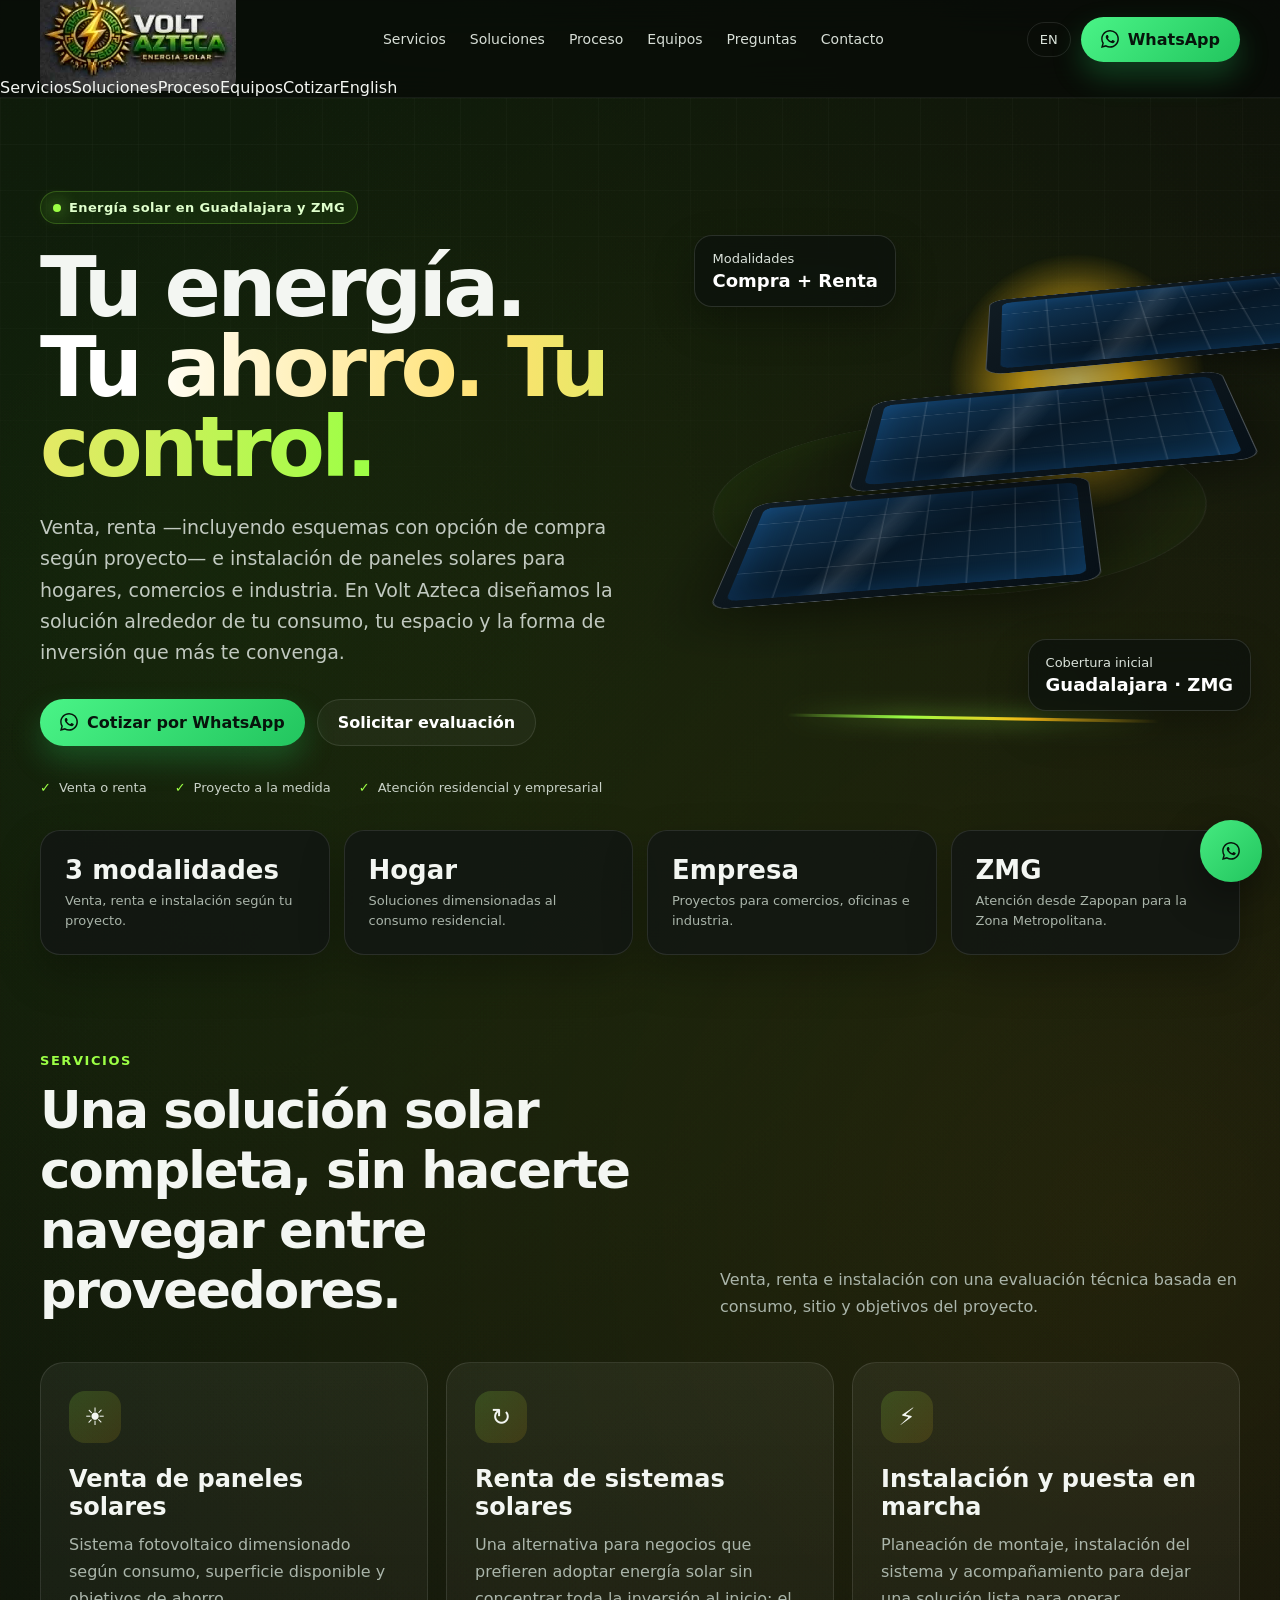
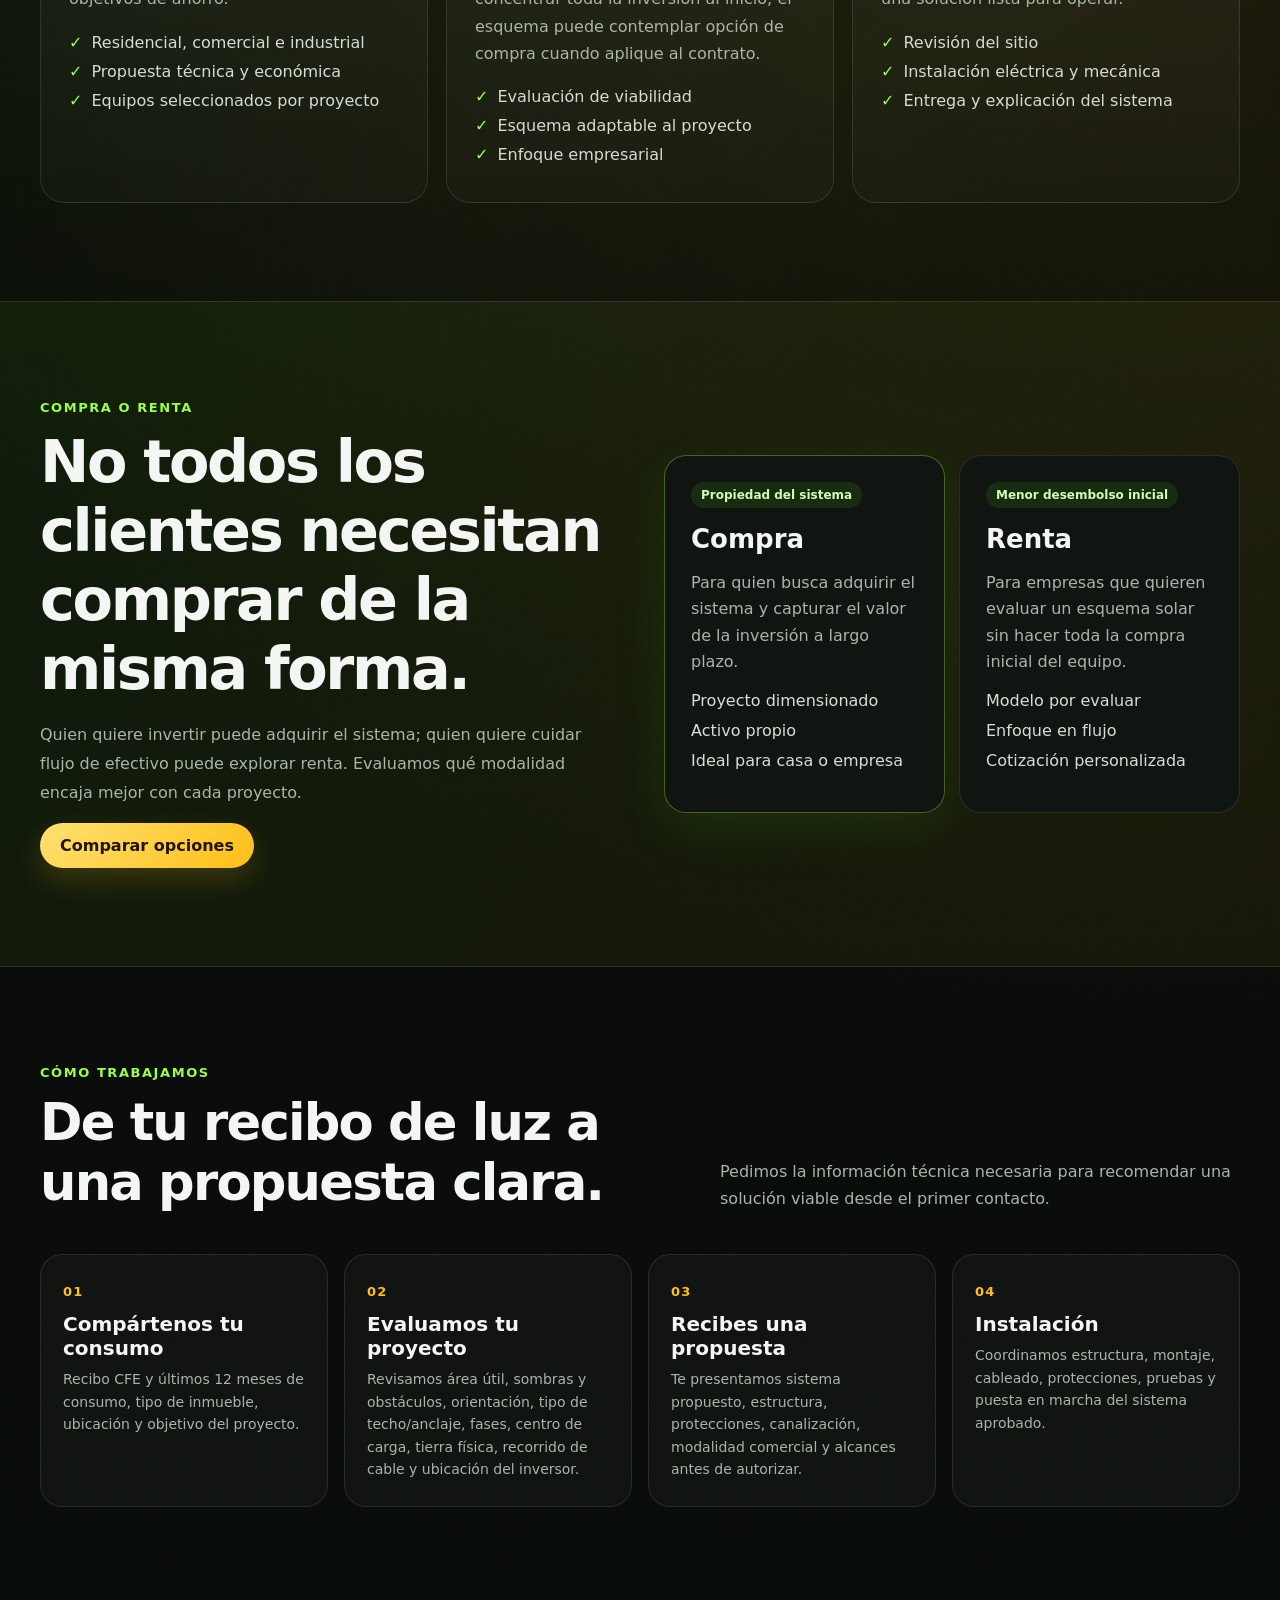
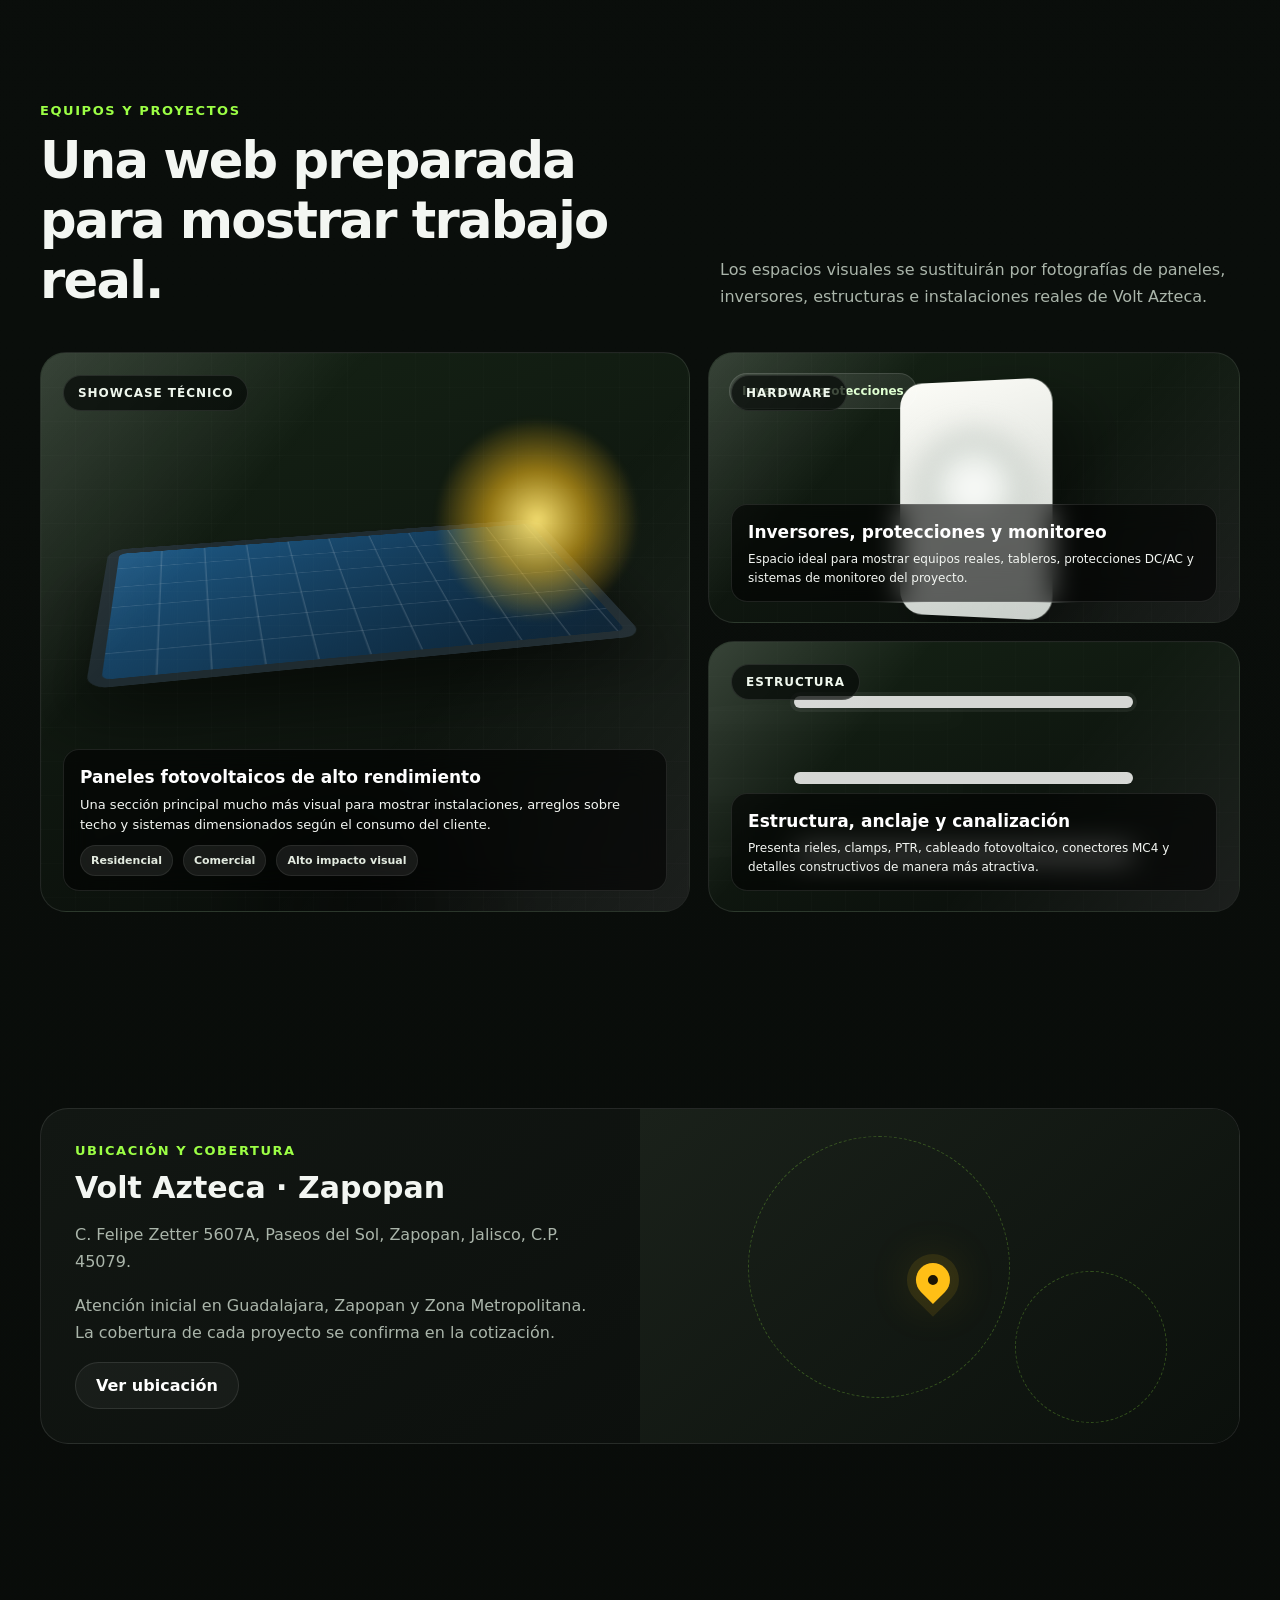
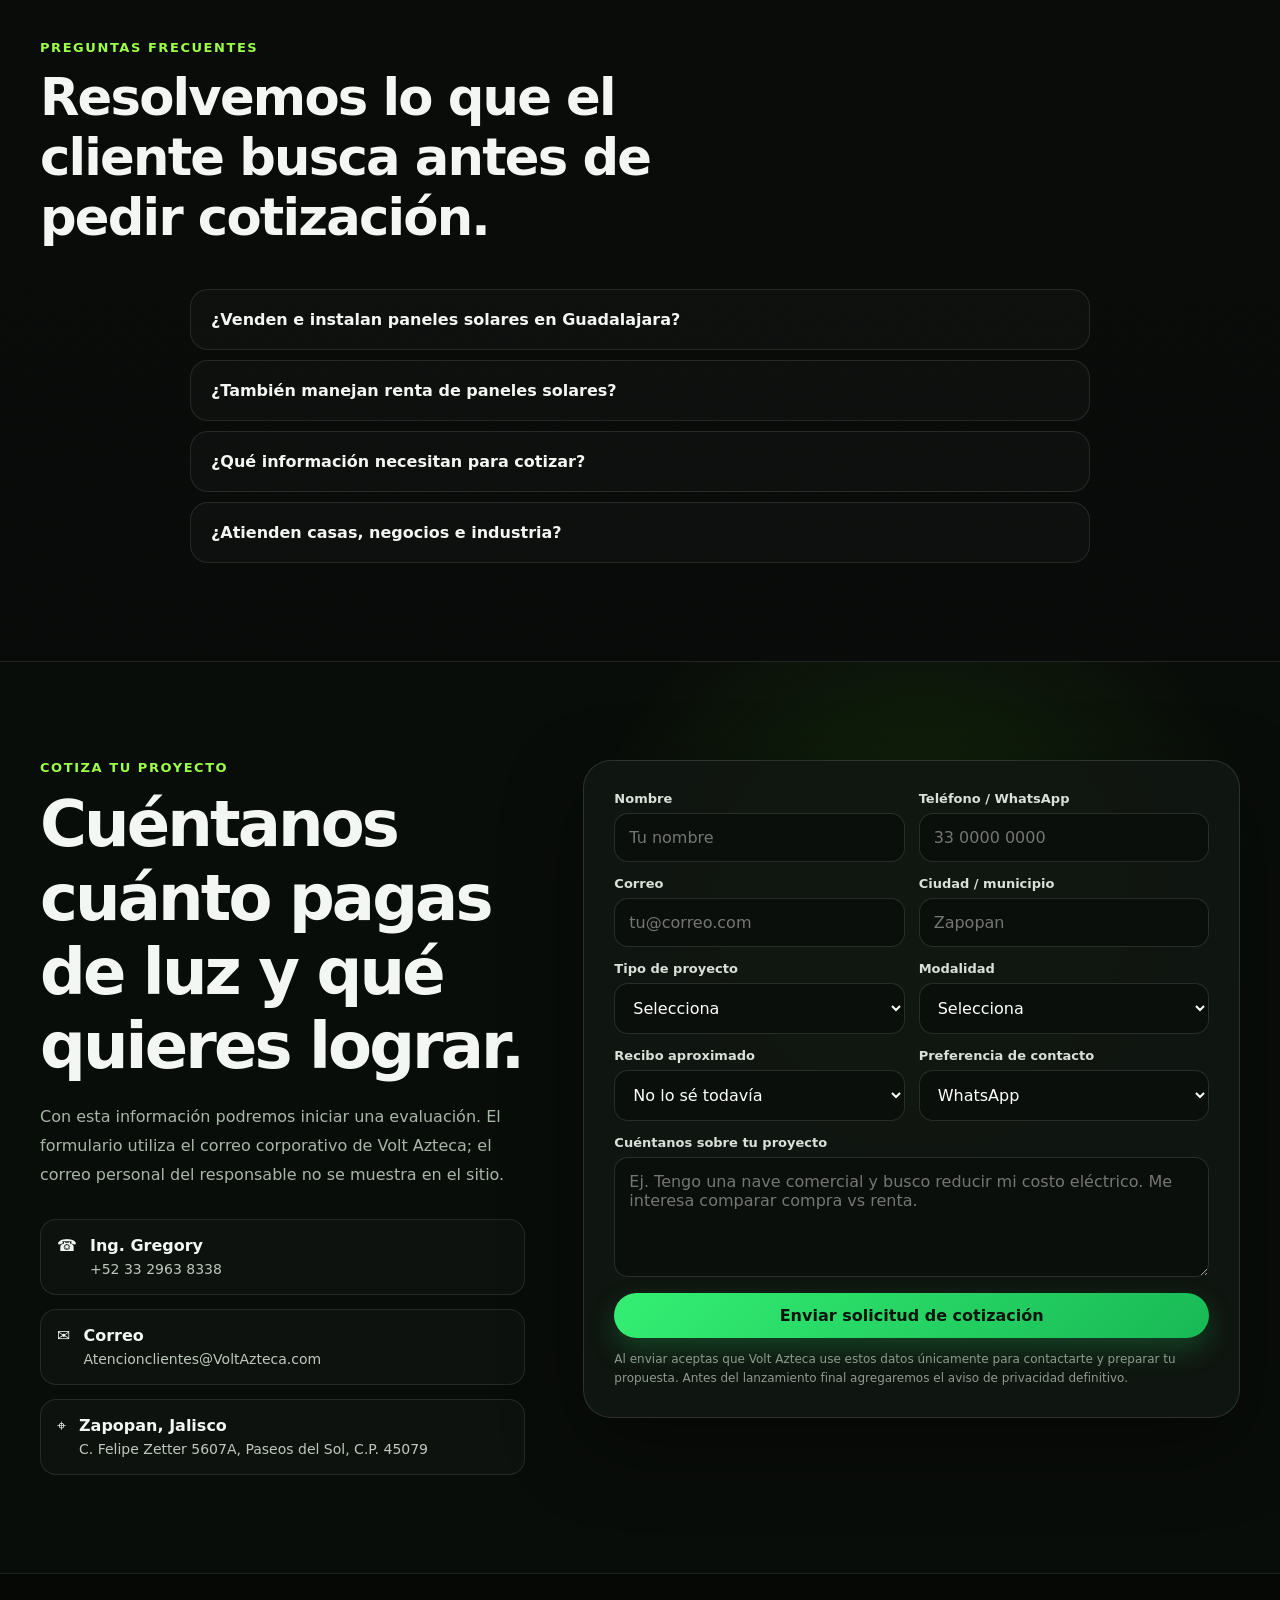
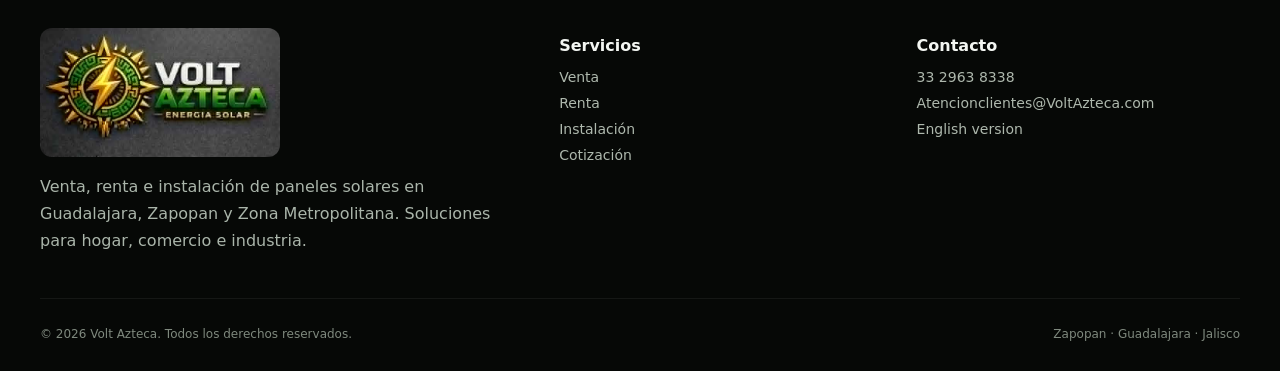
==== commit a02b8eb4: "fix: responsive layout and stabilize Pages deployment" ====
--- a/es/index.html
+++ b/es/index.html
@@ -15,7 +15,7 @@
 <a class="skip" href="#contenido">Saltar al contenido</a>
 <header class="site-header"><div class="container nav"><a class="brand" href="#inicio" aria-label="Volt Azteca"><img src="../assets/volt-azteca-logo.jpg" alt="Volt Azteca Energía Solar" width="1180" height="630"></a><nav class="nav-links" aria-label="Principal"><a href="#servicios">Servicios</a><a href="#soluciones">Soluciones</a><a href="#proceso">Proceso</a><a href="#equipos">Equipos</a><a href="#faq">Preguntas</a><a href="#contacto">Contacto</a></nav><div class="nav-actions"><a class="lang-link" href="../en/" hreflang="en">EN</a><a class="btn btn-primary btn-whatsapp" href="https://wa.me/523329638338?text=Hola%20Volt%20Azteca%2C%20quiero%20cotizar%20paneles%20solares" rel="noopener" data-track="nav_whatsapp"><span class="btn-icon" aria-hidden="true"><svg viewBox="0 0 24 24"><path d="M20.52 3.48A11.86 11.86 0 0 0 12.06 0C5.53 0 .22 5.31.22 11.84c0 2.08.54 4.1 1.57 5.88L0 24l6.45-1.69a11.8 11.8 0 0 0 5.61 1.43h.01c6.52 0 11.83-5.31 11.83-11.84 0-3.16-1.23-6.13-3.38-8.42Zm-8.46 18.26h-.01a9.84 9.84 0 0 1-5.01-1.37l-.36-.21-3.83 1 1.02-3.73-.23-.38a9.8 9.8 0 0 1-1.51-5.21C2.13 6.42 6.65 1.9 12.06 1.9c2.63 0 5.1 1.02 6.96 2.89a9.77 9.77 0 0 1 2.88 6.96c0 5.42-4.42 9.99-9.84 9.99Zm5.4-7.42c-.29-.15-1.72-.85-1.99-.95-.26-.1-.45-.15-.64.15-.19.29-.74.95-.9 1.14-.17.19-.34.22-.63.07-.29-.15-1.24-.46-2.36-1.48-.87-.77-1.45-1.73-1.62-2.02-.17-.29-.02-.45.13-.6.14-.14.29-.34.43-.5.14-.17.19-.29.29-.48.1-.19.05-.36-.02-.5-.07-.15-.64-1.55-.88-2.12-.23-.55-.46-.48-.64-.49h-.55c-.19 0-.5.07-.76.36-.26.29-1 1-.99 2.44 0 1.44 1.04 2.83 1.19 3.03.14.19 2.05 3.13 5.06 4.39.71.31 1.26.49 1.69.63.71.22 1.36.19 1.87.12.57-.09 1.72-.7 1.97-1.37.24-.67.24-1.25.17-1.37-.07-.12-.26-.19-.55-.34Z"></path></svg></span>WhatsApp</a><button class="mobile-menu" aria-label="Abrir menú" aria-expanded="false">☰</button></div></div><nav class="mobile-panel" aria-label="Móvil"><a href="#servicios">Servicios</a><a href="#soluciones">Soluciones</a><a href="#proceso">Proceso</a><a href="#equipos">Equipos</a><a href="#contacto">Cotizar</a><a href="../en/">English</a></nav></header>
 <main id="contenido">
-<section class="hero" id="inicio"><div class="container hero-grid"><div><span class="eyebrow"><span class="eyebrow-dot"></span>Energía solar en Guadalajara y ZMG</span><h1>Tu energía. <span class="gradient-text">Tu ahorro. Tu control.</span></h1><p>Venta, renta —incluyendo esquemas con opción de compra según proyecto— e instalación de paneles solares para hogares, comercios e industria. En Volt Azteca diseñamos la solución alrededor de tu consumo, tu espacio y la forma de inversión que más te convenga.</p><div class="hero-actions"><a class="btn btn-primary btn-whatsapp" href="https://wa.me/523329638338?text=Hola%20Volt%20Azteca%2C%20quiero%20cotizar%20paneles%20solares" rel="noopener" data-track="hero_whatsapp_primary"><span class="btn-icon" aria-hidden="true"><svg viewBox="0 0 24 24"><path d="M20.52 3.48A11.86 11.86 0 0 0 12.06 0C5.53 0 .22 5.31.22 11.84c0 2.08.54 4.1 1.57 5.88L0 24l6.45-1.69a11.8 11.8 0 0 0 5.61 1.43h.01c6.52 0 11.83-5.31 11.83-11.84 0-3.16-1.23-6.13-3.38-8.42Zm-8.46 18.26h-.01a9.84 9.84 0 0 1-5.01-1.37l-.36-.21-3.83 1 1.02-3.73-.23-.38a9.8 9.8 0 0 1-1.51-5.21C2.13 6.42 6.65 1.9 12.06 1.9c2.63 0 5.1 1.02 6.96 2.89a9.77 9.77 0 0 1 2.88 6.96c0 5.42-4.42 9.99-9.84 9.99Zm5.4-7.42c-.29-.15-1.72-.85-1.99-.95-.26-.1-.45-.15-.64.15-.19.29-.74.95-.9 1.14-.17.19-.34.22-.63.07-.29-.15-1.24-.46-2.36-1.48-.87-.77-1.45-1.73-1.62-2.02-.17-.29-.02-.45.13-.6.14-.14.29-.34.43-.5.14-.17.19-.29.29-.48.1-.19.05-.36-.02-.5-.07-.15-.64-1.55-.88-2.12-.23-.55-.46-.48-.64-.49h-.55c-.19 0-.5.07-.76.36-.26.29-1 1-.99 2.44 0 1.44 1.04 2.83 1.19 3.03.14.19 2.05 3.13 5.06 4.39.71.31 1.26.49 1.69.63.71.22 1.36.19 1.87.12.57-.09 1.72-.7 1.97-1.37.24-.67.24-1.25.17-1.37-.07-.12-.26-.19-.55-.34Z"></path></svg></span>Cotizar por WhatsApp</a><a class="btn btn-ghost" href="https://wa.me/523329638338?text=Hola%20Volt%20Azteca%2C%20quiero%20cotizar%20paneles%20solares" rel="noopener" data-track="hero_whatsapp">WhatsApp · 33 2963 8338</a></div><div class="trust-row"><span class="trust-item"><span class="check">✓</span>Venta o renta</span><span class="trust-item"><span class="check">✓</span>Proyecto a la medida</span><span class="trust-item"><span class="check">✓</span>Atención residencial y empresarial</span></div></div><div class="hero-visual" aria-hidden="true"><div class="sun-glow"></div><div class="orbit"></div><div class="solar-stage"><div class="panel p1"></div><div class="panel p2"></div><div class="panel p3"></div><div class="energy-line"></div></div><div class="floating-card fc1">Modalidades<b>Compra + Renta</b></div><div class="floating-card fc2">Cobertura inicial<b>Guadalajara · ZMG</b></div></div></div></section>
+<section class="hero" id="inicio"><div class="container hero-grid"><div><span class="eyebrow"><span class="eyebrow-dot"></span>Energía solar en Guadalajara y ZMG</span><h1>Tu energía. <span class="gradient-text">Tu ahorro. Tu control.</span></h1><p>Venta, renta —incluyendo esquemas con opción de compra según proyecto— e instalación de paneles solares para hogares, comercios e industria. En Volt Azteca diseñamos la solución alrededor de tu consumo, tu espacio y la forma de inversión que más te convenga.</p><div class="hero-actions"><a class="btn btn-primary btn-whatsapp" href="https://wa.me/523329638338?text=Hola%20Volt%20Azteca%2C%20quiero%20cotizar%20paneles%20solares" rel="noopener" data-track="hero_whatsapp_primary"><span class="btn-icon" aria-hidden="true"><svg viewBox="0 0 24 24"><path d="M20.52 3.48A11.86 11.86 0 0 0 12.06 0C5.53 0 .22 5.31.22 11.84c0 2.08.54 4.1 1.57 5.88L0 24l6.45-1.69a11.8 11.8 0 0 0 5.61 1.43h.01c6.52 0 11.83-5.31 11.83-11.84 0-3.16-1.23-6.13-3.38-8.42Zm-8.46 18.26h-.01a9.84 9.84 0 0 1-5.01-1.37l-.36-.21-3.83 1 1.02-3.73-.23-.38a9.8 9.8 0 0 1-1.51-5.21C2.13 6.42 6.65 1.9 12.06 1.9c2.63 0 5.1 1.02 6.96 2.89a9.77 9.77 0 0 1 2.88 6.96c0 5.42-4.42 9.99-9.84 9.99Zm5.4-7.42c-.29-.15-1.72-.85-1.99-.95-.26-.1-.45-.15-.64.15-.19.29-.74.95-.9 1.14-.17.19-.34.22-.63.07-.29-.15-1.24-.46-2.36-1.48-.87-.77-1.45-1.73-1.62-2.02-.17-.29-.02-.45.13-.6.14-.14.29-.34.43-.5.14-.17.19-.29.29-.48.1-.19.05-.36-.02-.5-.07-.15-.64-1.55-.88-2.12-.23-.55-.46-.48-.64-.49h-.55c-.19 0-.5.07-.76.36-.26.29-1 1-.99 2.44 0 1.44 1.04 2.83 1.19 3.03.14.19 2.05 3.13 5.06 4.39.71.31 1.26.49 1.69.63.71.22 1.36.19 1.87.12.57-.09 1.72-.7 1.97-1.37.24-.67.24-1.25.17-1.37-.07-.12-.26-.19-.55-.34Z"></path></svg></span>Cotizar por WhatsApp</a><a class="btn btn-ghost" href="#contacto" data-track="hero_form">Solicitar evaluación</a></div><div class="trust-row"><span class="trust-item"><span class="check">✓</span>Venta o renta</span><span class="trust-item"><span class="check">✓</span>Proyecto a la medida</span><span class="trust-item"><span class="check">✓</span>Atención residencial y empresarial</span></div></div><div class="hero-visual" aria-hidden="true"><div class="sun-glow"></div><div class="orbit"></div><div class="solar-stage"><div class="panel p1"></div><div class="panel p2"></div><div class="panel p3"></div><div class="energy-line"></div></div><div class="floating-card fc1">Modalidades<b>Compra + Renta</b></div><div class="floating-card fc2">Cobertura inicial<b>Guadalajara · ZMG</b></div></div></div></section>
 <div class="container stats reveal"><div class="stat"><strong>3 modalidades</strong><span>Venta, renta e instalación según tu proyecto.</span></div><div class="stat"><strong>Hogar</strong><span>Soluciones dimensionadas al consumo residencial.</span></div><div class="stat"><strong>Empresa</strong><span>Proyectos para comercios, oficinas e industria.</span></div><div class="stat"><strong>ZMG</strong><span>Atención desde Zapopan para la Zona Metropolitana.</span></div></div>
 <section id="servicios"><div class="container"><div class="section-head reveal"><div><div class="kicker">Servicios</div><h2>Una solución solar completa, sin hacerte navegar entre proveedores.</h2></div><p>Venta, renta e instalación con una evaluación técnica basada en consumo, sitio y objetivos del proyecto.</p></div><div class="cards"><article class="card reveal"><div class="card-icon">☀</div><h3>Venta de paneles solares</h3><p>Sistema fotovoltaico dimensionado según consumo, superficie disponible y objetivos de ahorro.</p><ul><li>Residencial, comercial e industrial</li><li>Propuesta técnica y económica</li><li>Equipos seleccionados por proyecto</li></ul></article><article class="card reveal"><div class="card-icon">↻</div><h3>Renta de sistemas solares</h3><p>Una alternativa para negocios que prefieren adoptar energía solar sin concentrar toda la inversión al inicio; el esquema puede contemplar opción de compra cuando aplique al contrato.</p><ul><li>Evaluación de viabilidad</li><li>Esquema adaptable al proyecto</li><li>Enfoque empresarial</li></ul></article><article class="card reveal"><div class="card-icon">⚡</div><h3>Instalación y puesta en marcha</h3><p>Planeación de montaje, instalación del sistema y acompañamiento para dejar una solución lista para operar.</p><ul><li>Revisión del sitio</li><li>Instalación eléctrica y mecánica</li><li>Entrega y explicación del sistema</li></ul></article></div></div></section>
 <section class="solution-band" id="soluciones"><div class="container split"><div class="reveal"><div class="kicker">Compra o renta</div><h2 style="font-size:clamp(36px,4.6vw,60px);letter-spacing:-.04em;margin:0 0 18px">No todos los clientes necesitan comprar de la misma forma.</h2><p style="color:var(--muted);line-height:1.8">Quien quiere invertir puede adquirir el sistema; quien quiere cuidar flujo de efectivo puede explorar renta. Evaluamos qué modalidad encaja mejor con cada proyecto.</p><a class="btn btn-gold" href="#contacto" data-track="compare_quote">Comparar opciones</a></div><div class="compare reveal"><article class="compare-card featured"><span class="tag">Propiedad del sistema</span><h3>Compra</h3><p>Para quien busca adquirir el sistema y capturar el valor de la inversión a largo plazo.</p><ul><li>Proyecto dimensionado</li><li>Activo propio</li><li>Ideal para casa o empresa</li></ul></article><article class="compare-card"><span class="tag">Menor desembolso inicial</span><h3>Renta</h3><p>Para empresas que quieren evaluar un esquema solar sin hacer toda la compra inicial del equipo.</p><ul><li>Modelo por evaluar</li><li>Enfoque en flujo</li><li>Cotización personalizada</li></ul></article></div></div></section>
--- a/assets/styles.css
+++ b/assets/styles.css
@@ -5,6 +5,7 @@
 .gallery-main,.gallery-stack>div{position:relative;border:1px solid var(--line);border-radius:26px;overflow:hidden;background:linear-gradient(160deg,#152315,#090c0a)}
 .gallery-main{min-height:560px}
 .gallery-stack{display:grid;gap:18px}
+.gallery-stack>div{min-height:271px}
 .media-sheen{position:absolute;inset:0;background:linear-gradient(130deg,rgba(255,255,255,.15),transparent 30%,transparent 60%,rgba(255,255,255,.08));pointer-events:none}
 .media-grid{position:absolute;inset:0;background-image:linear-gradient(rgba(255,255,255,.04) 1px,transparent 1px),linear-gradient(90deg,rgba(255,255,255,.04) 1px,transparent 1px);background-size:34px 34px;opacity:.35}
 .equipment-art{position:absolute;inset:0;overflow:hidden}
@@ -21,4 +22,4 @@
 .gallery-label b{display:block;font-size:17px;margin-bottom:5px;color:#fff}
 .gallery-points{display:flex;gap:10px;flex-wrap:wrap;margin-top:10px}
 .gallery-points span{padding:6px 10px;border-radius:999px;background:rgba(255,255,255,.08);border:1px solid rgba(255,255,255,.08);font-size:11px;font-weight:700;color:#e2eadf}
-.gallery-stack .gallery-label{font-size:12px}.quote-section{background:radial-gradient(circle at 72% 26%,rgba(86,211,25,.15),transparent 30%),#090d09;border-top:1px solid var(--line)}.quote-grid{display:grid;grid-template-columns:.85fr 1.15fr;gap:58px;align-items:start}.quote-copy h2{font-size:clamp(40px,5vw,64px);letter-spacing:-.045em;margin:0 0 20px}.quote-copy p{color:var(--muted);line-height:1.8}.contact-list{display:grid;gap:14px;margin-top:30px}.contact-item{display:flex;gap:13px;align-items:flex-start;padding:16px;border:1px solid var(--line);border-radius:16px;background:rgba(255,255,255,.025)}.contact-item strong{display:block;margin-bottom:4px}.contact-item span,.contact-item a{color:#bec8bd;font-size:14px}.form-card{padding:30px;border-radius:28px;background:rgba(17,22,18,.92);border:1px solid rgba(255,255,255,.12);box-shadow:var(--shadow)}.form-grid{display:grid;grid-template-columns:1fr 1fr;gap:14px}.field{display:grid;gap:7px}.field.full{grid-column:1/-1}.field label{font-size:13px;color:#d9e0d8;font-weight:700}.field input,.field select,.field textarea{width:100%;border:1px solid rgba(255,255,255,.12);border-radius:14px;background:#0b0f0c;color:#fff;padding:14px 14px;outline:none;transition:.2s ease}.field input:focus,.field select:focus,.field textarea:focus{border-color:rgba(156,255,69,.5);box-shadow:0 0 0 3px rgba(86,211,25,.08)}.field textarea{min-height:120px;resize:vertical}.form-note{font-size:12px;color:#8f9b8e;line-height:1.55;margin:12px 0 0}.form-card .btn{width:100%;margin-top:16px}.faq{display:grid;gap:10px;max-width:900px;margin:auto}.faq details{border:1px solid var(--line);border-radius:18px;background:rgba(255,255,255,.025);padding:0 20px}.faq summary{cursor:pointer;padding:20px 0;font-weight:800;list-style:none}.faq summary::-webkit-details-marker{display:none}.faq p{color:var(--muted);line-height:1.7;padding:0 0 20px;margin:0}.map-card{border-radius:28px;border:1px solid var(--line);overflow:hidden;background:linear-gradient(145deg,#121713,#090c0a);display:grid;grid-template-columns:1fr 1fr}.map-copy{padding:34px}.map-copy h3{font-size:30px;margin:0 0 10px}.map-copy p{color:var(--muted);line-height:1.7}.map-art{min-height:310px;position:relative;background:linear-gradient(140deg,#1a211a,#0b100c)}.map-art::before,.map-art::after{content:"";position:absolute;border-radius:50%;border:1px dashed rgba(156,255,69,.25)}.map-art::before{width:260px;height:260px;left:18%;top:8%}.map-art::after{width:150px;height:150px;right:12%;bottom:6%}.pin{position:absolute;left:50%;top:46%;transform:translate(-50%,-50%);width:34px;height:34px;border-radius:50% 50% 50% 0;background:var(--gold);rotate:-45deg;box-shadow:0 0 0 9px rgba(255,191,22,.10),0 0 50px rgba(255,191,22,.22)}.pin::after{content:"";position:absolute;width:10px;height:10px;background:#1b1404;border-radius:50%;left:12px;top:12px}footer{padding:54px 0 30px;border-top:1px solid var(--line);background:#060806}.footer-grid{display:grid;grid-template-columns:1.2fr .8fr .8fr;gap:34px}.footer-brand img{width:240px;border-radius:12px}.footer-brand p{color:var(--muted);max-width:460px;line-height:1.7}.footer-col h4{margin:8px 0 14px}.footer-col a{display:block;color:#aeb8ad;margin:10px 0;font-size:14px}.copyright{display:flex;justify-content:space-between;gap:20px;color:#7f897e;font-size:12px;padding-top:28px;margin-top:28px;border-top:1px solid rgba(255,255,255,.06)}.whatsapp-float{position:fixed;right:18px;bottom:18px;z-index:80;width:62px;height:62px;border-radius:50%;display:grid;place-items:center;background:linear-gradient(135deg,#46ea80,#22c55e);color:#07140c;box-shadow:0 16px 40px rgba(0,0,0,.38);transition:.2s ease}.whatsapp-float svg{width:28px;height:28px;fill:currentColor}.whatsapp-float:hover{transform:scale(1.06)}.reveal{opacity:0;transform:translateY(26px);transition:opacity .8s ease,transform .8s ease}.reveal.visible{opacity:1;transform:none}@keyframes float{0%,100%{transform:translateY(0)}50%{transform:translateY(-12px)}}@keyframes pulse{0%,100%{opacity:.45;transform:scaleX(.88)}50%{opacity:1;transform:scaleX(1)}}@media (prefers-reduced-motion:reduce){*{scroll-behavior:auto!important;animation:none!important;transition:none!important}.reveal{opacity:1;transform:none}}@media(max-width:980px){.nav-links{display:none}.mobile-menu{display:block}.nav-actions .btn{display:none}.hero{min-height:auto}.hero-grid,.split,.quote-grid,.map-card{grid-template-columns:1fr}.hero-visual{min-height:500px}.stats{grid-template-columns:1fr 1fr;margin-top:0}.cards{grid-template-columns:1fr}.process{grid-template-columns:1fr 1fr}.visual-gallery{grid-template-columns:1fr}.gallery-main{min-height:430px}.footer-grid{grid-template-columns:1fr 1fr}.footer-brand{grid-column:1/-1}.mobile-panel{display:none;position:absolute;top:78px;left:0;right:0;background:#090d0a;border-bottom:1px solid var(--line);padding:18px 16px}.mobile-panel.open{display:grid;gap:8px}.mobile-panel a{padding:12px;border-radius:12px;background:rgba(255,255,255,.03)}}@media(max-width:620px){.container{width:min(calc(100% - 22px),var(--max))}.nav{height:70px}.brand img{width:170px}.hero{padding-top:58px}.hero p{font-size:17px}.hero-visual{min-height:410px}.panel{width:260px;height:160px}.p1{left:0;top:150px}.p2{left:22%;top:95px}.p3{left:42%;top:45px}.sun-glow{width:180px;height:180px}.floating-card{font-size:11px}.fc2{right:0}.stats{grid-template-columns:1fr}.section-head{display:block}.section-head p{margin-top:16px}.compare,.process,.form-grid{grid-template-columns:1fr}.field.full{grid-column:auto}.gallery-main{min-height:360px}.footer-grid{grid-template-columns:1fr}.copyright{display:block}.copyright span{display:block;margin-top:8px}}+.gallery-stack .gallery-label{font-size:12px}.quote-section{background:radial-gradient(circle at 72% 26%,rgba(86,211,25,.15),transparent 30%),#090d09;border-top:1px solid var(--line)}.quote-grid{display:grid;grid-template-columns:.85fr 1.15fr;gap:58px;align-items:start}.quote-copy h2{font-size:clamp(40px,5vw,64px);letter-spacing:-.045em;margin:0 0 20px}.quote-copy p{color:var(--muted);line-height:1.8}.contact-list{display:grid;gap:14px;margin-top:30px}.contact-item{display:flex;gap:13px;align-items:flex-start;padding:16px;border:1px solid var(--line);border-radius:16px;background:rgba(255,255,255,.025)}.contact-item strong{display:block;margin-bottom:4px}.contact-item span,.contact-item a{color:#bec8bd;font-size:14px}.form-card{padding:30px;border-radius:28px;background:rgba(17,22,18,.92);border:1px solid rgba(255,255,255,.12);box-shadow:var(--shadow)}.form-grid{display:grid;grid-template-columns:1fr 1fr;gap:14px}.field{display:grid;gap:7px}.field.full{grid-column:1/-1}.field label{font-size:13px;color:#d9e0d8;font-weight:700}.field input,.field select,.field textarea{width:100%;border:1px solid rgba(255,255,255,.12);border-radius:14px;background:#0b0f0c;color:#fff;padding:14px 14px;outline:none;transition:.2s ease}.field input:focus,.field select:focus,.field textarea:focus{border-color:rgba(156,255,69,.5);box-shadow:0 0 0 3px rgba(86,211,25,.08)}.field textarea{min-height:120px;resize:vertical}.form-note{font-size:12px;color:#8f9b8e;line-height:1.55;margin:12px 0 0}.form-card .btn{width:100%;margin-top:16px}.faq{display:grid;gap:10px;max-width:900px;margin:auto}.faq details{border:1px solid var(--line);border-radius:18px;background:rgba(255,255,255,.025);padding:0 20px}.faq summary{cursor:pointer;padding:20px 0;font-weight:800;list-style:none}.faq summary::-webkit-details-marker{display:none}.faq p{color:var(--muted);line-height:1.7;padding:0 0 20px;margin:0}.map-card{border-radius:28px;border:1px solid var(--line);overflow:hidden;background:linear-gradient(145deg,#121713,#090c0a);display:grid;grid-template-columns:1fr 1fr}.map-copy{padding:34px}.map-copy h3{font-size:30px;margin:0 0 10px}.map-copy p{color:var(--muted);line-height:1.7}.map-art{min-height:310px;position:relative;background:linear-gradient(140deg,#1a211a,#0b100c)}.map-art::before,.map-art::after{content:"";position:absolute;border-radius:50%;border:1px dashed rgba(156,255,69,.25)}.map-art::before{width:260px;height:260px;left:18%;top:8%}.map-art::after{width:150px;height:150px;right:12%;bottom:6%}.pin{position:absolute;left:50%;top:46%;transform:translate(-50%,-50%);width:34px;height:34px;border-radius:50% 50% 50% 0;background:var(--gold);rotate:-45deg;box-shadow:0 0 0 9px rgba(255,191,22,.10),0 0 50px rgba(255,191,22,.22)}.pin::after{content:"";position:absolute;width:10px;height:10px;background:#1b1404;border-radius:50%;left:12px;top:12px}footer{padding:54px 0 30px;border-top:1px solid var(--line);background:#060806}.footer-grid{display:grid;grid-template-columns:1.2fr .8fr .8fr;gap:34px}.footer-brand img{width:240px;border-radius:12px}.footer-brand p{color:var(--muted);max-width:460px;line-height:1.7}.footer-col h4{margin:8px 0 14px}.footer-col a{display:block;color:#aeb8ad;margin:10px 0;font-size:14px}.copyright{display:flex;justify-content:space-between;gap:20px;color:#7f897e;font-size:12px;padding-top:28px;margin-top:28px;border-top:1px solid rgba(255,255,255,.06)}.whatsapp-float{position:fixed;right:18px;bottom:18px;z-index:80;width:62px;height:62px;border-radius:50%;display:grid;place-items:center;background:linear-gradient(135deg,#46ea80,#22c55e);color:#07140c;box-shadow:0 16px 40px rgba(0,0,0,.38);transition:.2s ease}.whatsapp-float svg{width:28px;height:28px;fill:currentColor}.whatsapp-float:hover{transform:scale(1.06)}.reveal{opacity:0;transform:translateY(26px);transition:opacity .8s ease,transform .8s ease}.reveal.visible{opacity:1;transform:none}@keyframes float{0%,100%{transform:translateY(0)}50%{transform:translateY(-12px)}}@keyframes pulse{0%,100%{opacity:.45;transform:scaleX(.88)}50%{opacity:1;transform:scaleX(1)}}@media (prefers-reduced-motion:reduce){*{scroll-behavior:auto!important;animation:none!important;transition:none!important}.reveal{opacity:1;transform:none}}@media(max-width:980px){.nav-links{display:none}.mobile-menu{display:block}.nav-actions .btn{display:none}.hero{min-height:auto}.hero-grid,.split,.quote-grid,.map-card{grid-template-columns:1fr}.hero-visual{min-height:500px}.stats{grid-template-columns:1fr 1fr;margin-top:0}.cards{grid-template-columns:1fr}.process{grid-template-columns:1fr 1fr}.visual-gallery{grid-template-columns:1fr}.gallery-main{min-height:430px}.gallery-stack{grid-template-columns:1fr 1fr}.gallery-stack>div{min-height:300px}.footer-grid{grid-template-columns:1fr 1fr}.footer-brand{grid-column:1/-1}.mobile-panel{display:none;position:absolute;top:78px;left:0;right:0;background:#090d0a;border-bottom:1px solid var(--line);padding:18px 16px}.mobile-panel.open{display:grid;gap:8px}.mobile-panel a{padding:12px;border-radius:12px;background:rgba(255,255,255,.03)}}@media(max-width:620px){.container{width:min(calc(100% - 22px),var(--max))}section{padding:72px 0}.nav{height:70px;gap:10px}.brand{min-width:0}.brand img{width:142px}.nav-actions{gap:6px}.lang-link{padding:7px 9px}.mobile-panel{top:70px}.hero{padding-top:48px;padding-bottom:52px}.hero h1{font-size:clamp(42px,12.4vw,52px);line-height:.98}.hero p{font-size:16px}.hero-actions{display:grid;grid-template-columns:1fr}.hero-actions .btn{width:100%}.hero-visual{min-height:370px;overflow:hidden;border-radius:24px}.panel{width:230px;height:145px}.p1{left:-7%;top:152px}.p2{left:17%;top:98px}.p3{left:40%;top:48px}.sun-glow{width:170px;height:170px;right:-3%}.floating-card{font-size:10px;padding:11px 13px}.floating-card b{font-size:15px}.fc1{left:0}.fc2{right:0;bottom:6%}.stats{grid-template-columns:1fr}.section-head{display:block}.section-head p{margin-top:16px}.compare,.process,.form-grid{grid-template-columns:1fr}.field.full{grid-column:auto}.gallery-main{min-height:390px}.gallery-stack{grid-template-columns:1fr}.gallery-stack>div{min-height:300px}.gallery-label{left:14px;right:14px;bottom:14px;padding:12px}.gallery-points{gap:6px}.gallery-points span{font-size:10px}.form-card{padding:22px}.map-copy{padding:24px}.quote-copy h2{font-size:clamp(36px,10vw,48px)}.footer-grid{grid-template-columns:1fr}.copyright{display:block}.copyright span{display:block;margin-top:8px}.whatsapp-float{width:56px;height:56px;right:14px;bottom:14px}}
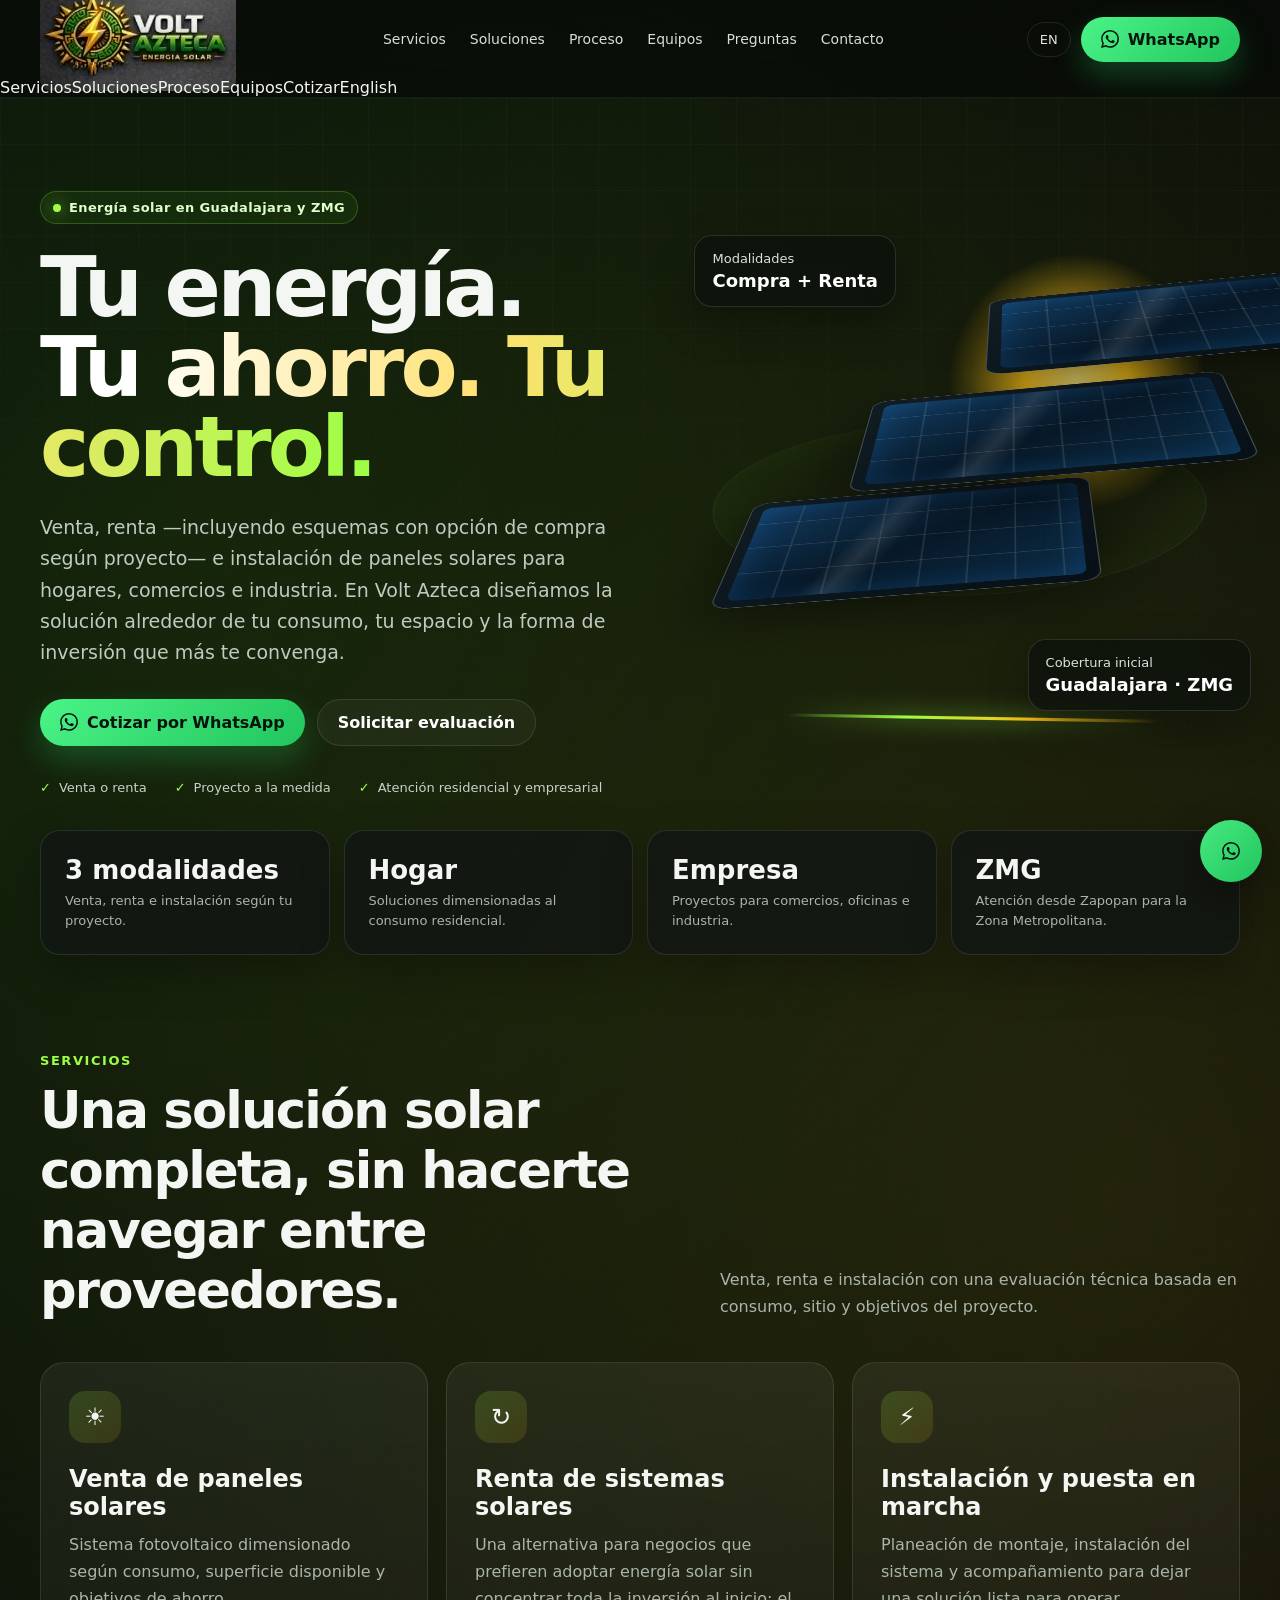
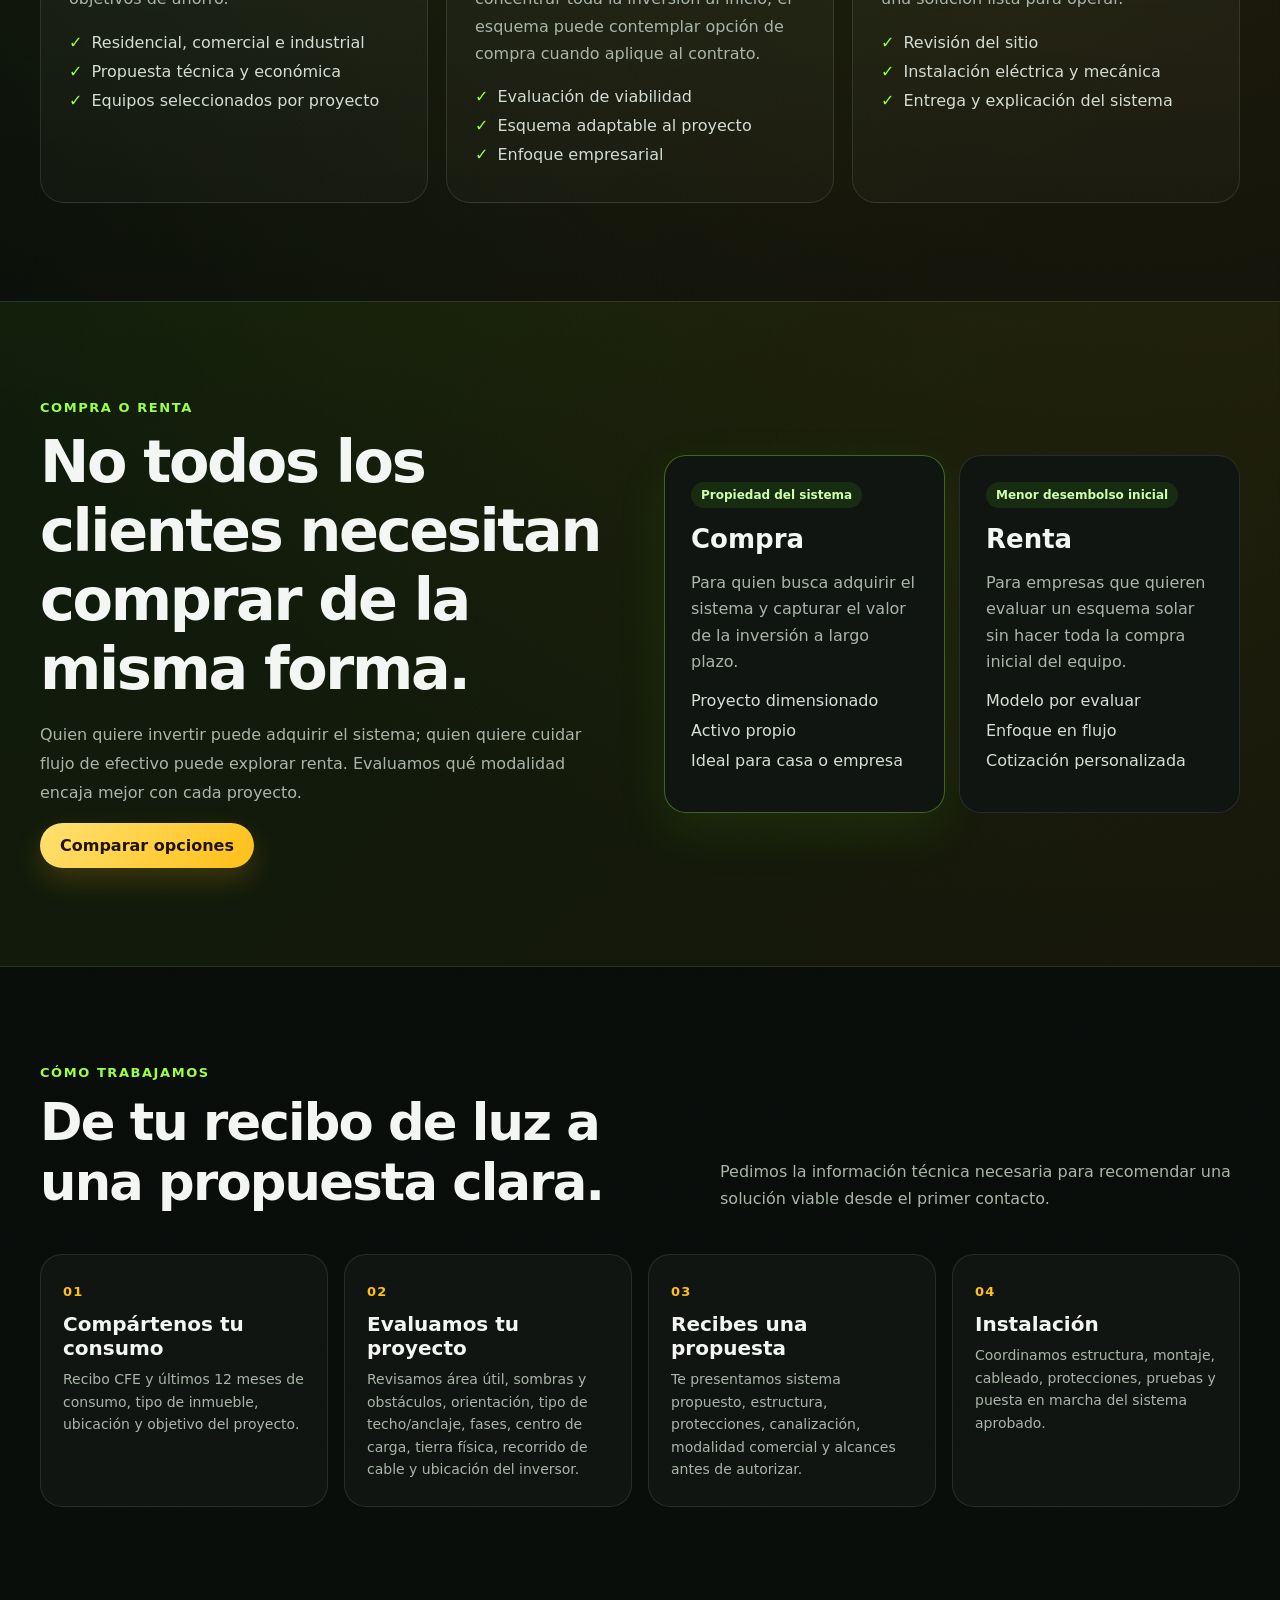
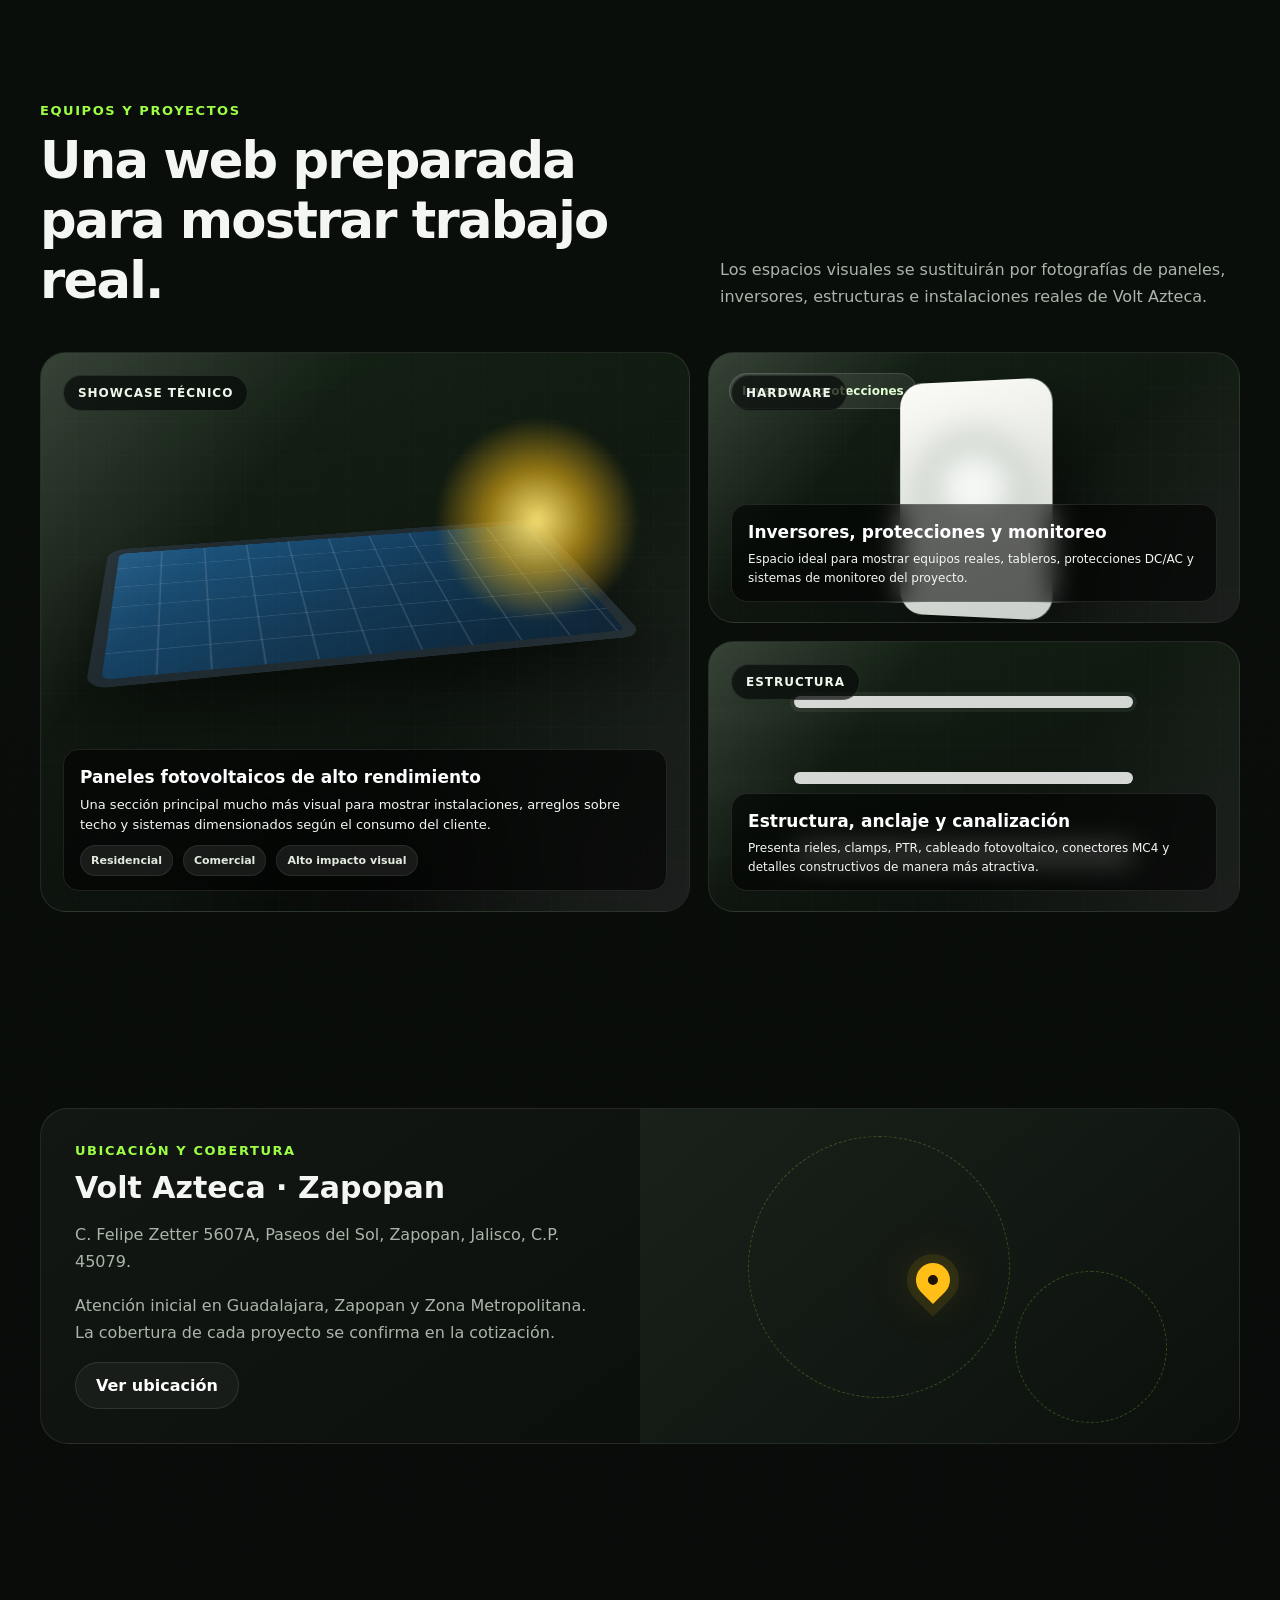
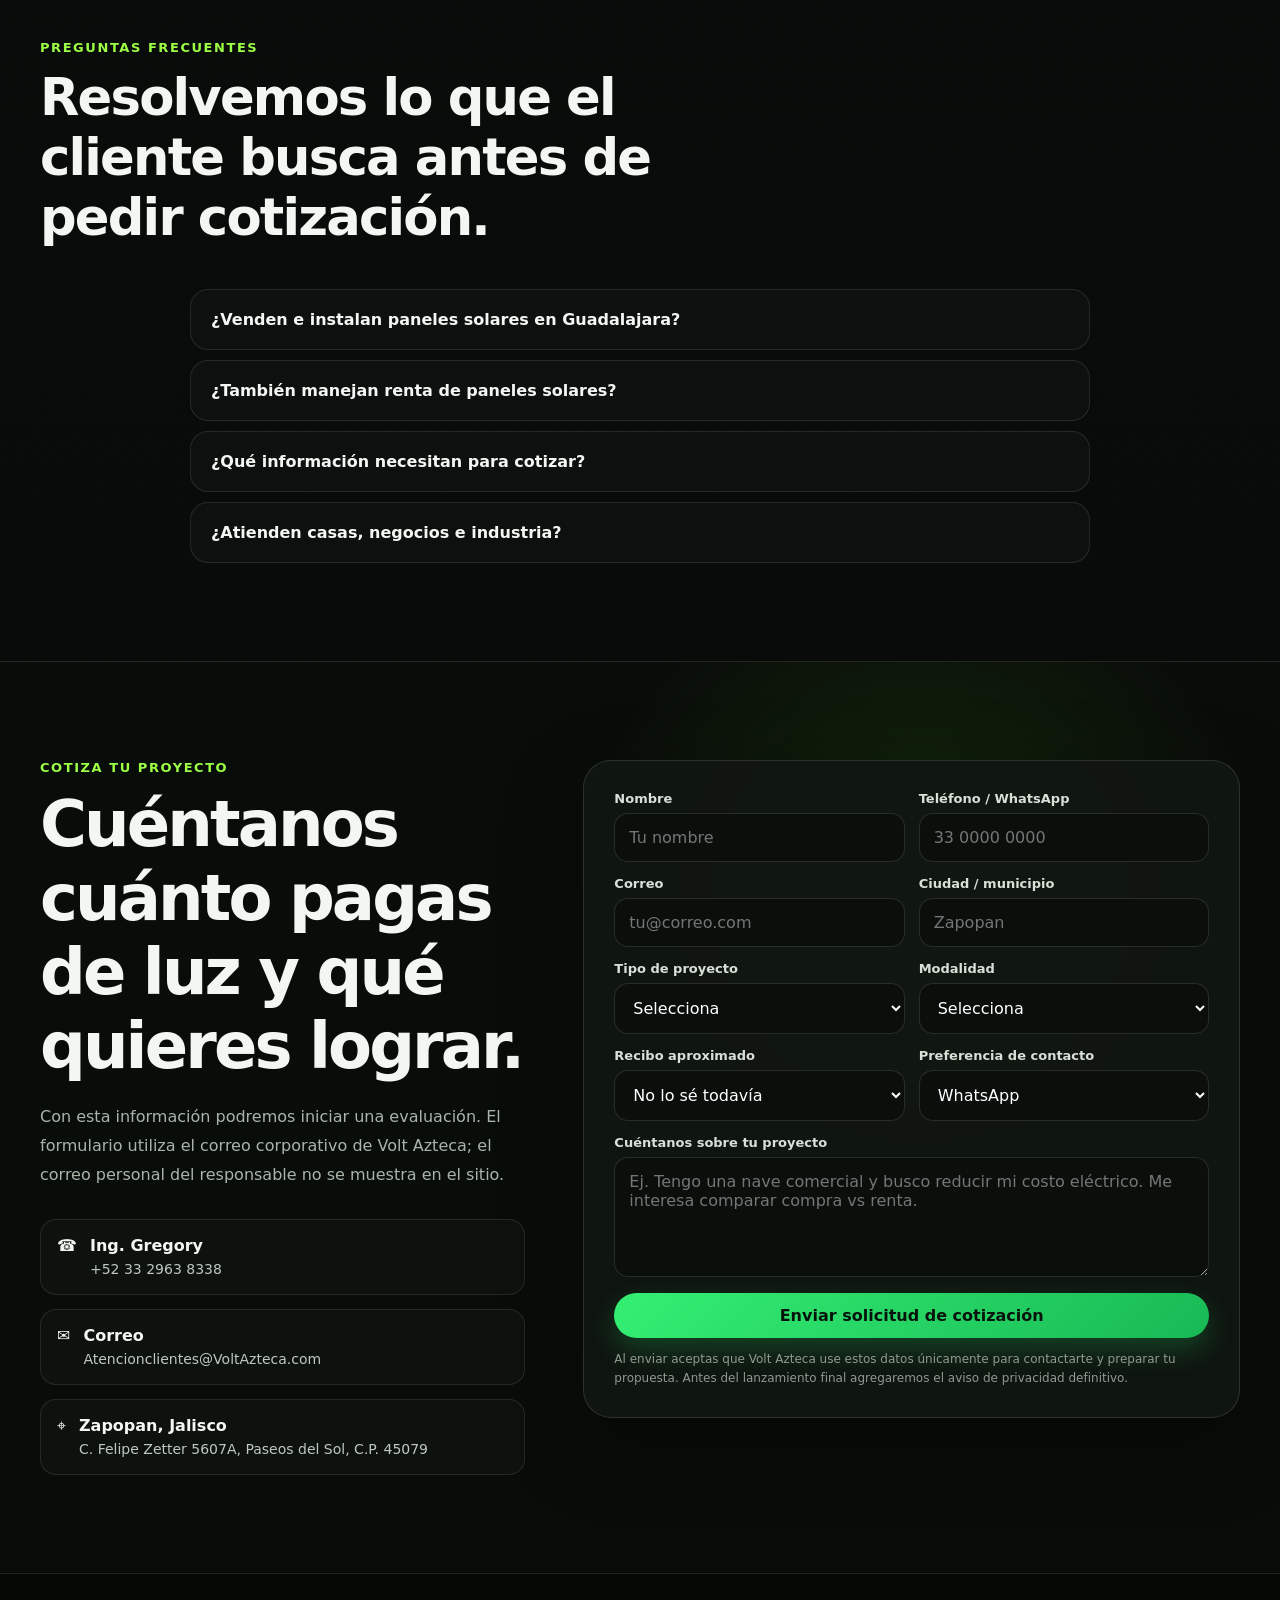
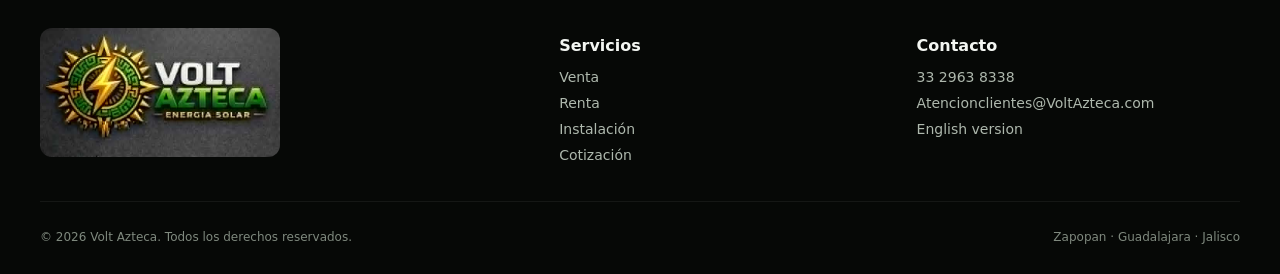
==== commit c768b4f4: "style: remove repeated footer text under logo" ====
--- a/es/index.html
+++ b/es/index.html
@@ -25,6 +25,6 @@
 <section id="faq"><div class="container"><div class="section-head reveal"><div><div class="kicker">Preguntas frecuentes</div><h2>Resolvemos lo que el cliente busca antes de pedir cotización.</h2></div></div><div class="faq"><details class="reveal"><summary>¿Venden e instalan paneles solares en Guadalajara?</summary><p>Sí. Volt Azteca ofrece venta e instalación de sistemas solares y atiende proyectos desde Zapopan hacia Guadalajara y la Zona Metropolitana, sujeto a evaluación del proyecto.</p></details><details class="reveal"><summary>¿También manejan renta de paneles solares?</summary><p>Sí. La renta se cotiza de forma personalizada, especialmente para proyectos empresariales. Dependiendo del contrato, puede manejarse con opción de compra.</p></details><details class="reveal"><summary>¿Qué información necesitan para cotizar?</summary><p>Ciudad, tipo de inmueble, consumo o monto aproximado de tu recibo de luz y si buscas compra o renta. Un recibo CFE reciente ayuda a dimensionar mejor.</p></details><details class="reveal"><summary>¿Atienden casas, negocios e industria?</summary><p>Sí. Dimensionamos la solución según el tipo de consumo, espacio disponible y características eléctricas del inmueble.</p></details></div></div></section>
 <section class="quote-section" id="contacto"><div class="container quote-grid"><div class="quote-copy reveal"><div class="kicker">Cotiza tu proyecto</div><h2>Cuéntanos cuánto pagas de luz y qué quieres lograr.</h2><p>Con esta información podremos iniciar una evaluación. El formulario utiliza el correo corporativo de Volt Azteca; el correo personal del responsable no se muestra en el sitio.</p><div class="contact-list"><div class="contact-item"><div>☎</div><div><strong>Ing. Gregory</strong><a href="tel:+523329638338" data-track="phone">+52 33 2963 8338</a></div></div><div class="contact-item"><div>✉</div><div><strong>Correo</strong><a href="mailto:Atencionclientes@VoltAzteca.com">Atencionclientes@VoltAzteca.com</a></div></div><div class="contact-item"><div>⌖</div><div><strong>Zapopan, Jalisco</strong><span>C. Felipe Zetter 5607A, Paseos del Sol, C.P. 45079</span></div></div></div></div><form class="form-card reveal" id="lead-form" action="https://formsubmit.co/Atencionclientes@VoltAzteca.com" method="POST"><input type="hidden" name="_subject" value="Nueva cotización desde Volt Azteca"><input type="hidden" name="_captcha" value="false"><input type="hidden" name="_template" value="table"><input type="text" name="_honey" style="display:none" tabindex="-1" autocomplete="off"><div class="form-grid"><div class="field"><label for="nombre">Nombre</label><input id="nombre" name="nombre" autocomplete="name" required placeholder="Tu nombre"></div><div class="field"><label for="tel">Teléfono / WhatsApp</label><input id="tel" name="telefono" autocomplete="tel" required placeholder="33 0000 0000"></div><div class="field"><label for="email">Correo</label><input id="email" name="correo" type="email" autocomplete="email" required placeholder="tu@correo.com"></div><div class="field"><label for="ciudad">Ciudad / municipio</label><input id="ciudad" name="ciudad" required placeholder="Zapopan"></div><div class="field"><label for="tipo">Tipo de proyecto</label><select id="tipo" name="tipo_proyecto" required><option value="">Selecciona</option><option>Casa</option><option>Comercio / oficina</option><option>Industria</option><option>Otro</option></select></div><div class="field"><label for="modalidad">Modalidad</label><select id="modalidad" name="modalidad" required><option value="">Selecciona</option><option>Compra</option><option>Renta / opción de compra</option><option>Quiero comparar ambas</option></select></div><div class="field"><label for="recibo">Recibo aproximado</label><select id="recibo" name="recibo_aproximado"><option>No lo sé todavía</option><option>Menos de $1,500</option><option>$1,500 – $3,000</option><option>$3,001 – $7,500</option><option>$7,501 – $20,000</option><option>Más de $20,000</option></select></div><div class="field"><label for="contacto">Preferencia de contacto</label><select id="contacto" name="preferencia_contacto"><option>WhatsApp</option><option>Llamada</option><option>Correo</option></select></div><div class="field full"><label for="mensaje">Cuéntanos sobre tu proyecto</label><textarea id="mensaje" name="mensaje" placeholder="Ej. Tengo una nave comercial y busco reducir mi costo eléctrico. Me interesa comparar compra vs renta."></textarea></div></div><button class="btn btn-primary" type="submit">Enviar solicitud de cotización</button><p class="form-note">Al enviar aceptas que Volt Azteca use estos datos únicamente para contactarte y preparar tu propuesta. Antes del lanzamiento final agregaremos el aviso de privacidad definitivo.</p></form></div></section>
 </main>
-<footer><div class="container"><div class="footer-grid"><div class="footer-brand"><img src="../assets/volt-azteca-logo.jpg" alt="Volt Azteca"><p>Venta, renta e instalación de paneles solares en Guadalajara, Zapopan y Zona Metropolitana. Soluciones para hogar, comercio e industria.</p></div><div class="footer-col"><h4>Servicios</h4><a href="#servicios">Venta</a><a href="#servicios">Renta</a><a href="#servicios">Instalación</a><a href="#contacto">Cotización</a></div><div class="footer-col"><h4>Contacto</h4><a href="tel:+523329638338">33 2963 8338</a><a href="mailto:Atencionclientes@VoltAzteca.com">Atencionclientes@VoltAzteca.com</a><a href="../en/">English version</a></div></div><div class="copyright"><span>© <span data-year></span> Volt Azteca. Todos los derechos reservados.</span><span>Zapopan · Guadalajara · Jalisco</span></div></div></footer>
+<footer><div class="container"><div class="footer-grid"><div class="footer-brand"><img src="../assets/volt-azteca-logo.jpg" alt="Volt Azteca"></div><div class="footer-col"><h4>Servicios</h4><a href="#servicios">Venta</a><a href="#servicios">Renta</a><a href="#servicios">Instalación</a><a href="#contacto">Cotización</a></div><div class="footer-col"><h4>Contacto</h4><a href="tel:+523329638338">33 2963 8338</a><a href="mailto:Atencionclientes@VoltAzteca.com">Atencionclientes@VoltAzteca.com</a><a href="../en/">English version</a></div></div><div class="copyright"><span>© <span data-year></span> Volt Azteca. Todos los derechos reservados.</span><span>Zapopan · Guadalajara · Jalisco</span></div></div></footer>
 <a class="whatsapp-float" href="https://wa.me/523329638338?text=Hola%20Volt%20Azteca%2C%20quiero%20informaci%C3%B3n%20sobre%20paneles%20solares" aria-label="Contactar por WhatsApp" rel="noopener" data-track="floating_whatsapp"><span class="btn-icon" aria-hidden="true"><svg viewBox="0 0 24 24"><path d="M20.52 3.48A11.86 11.86 0 0 0 12.06 0C5.53 0 .22 5.31.22 11.84c0 2.08.54 4.1 1.57 5.88L0 24l6.45-1.69a11.8 11.8 0 0 0 5.61 1.43h.01c6.52 0 11.83-5.31 11.83-11.84 0-3.16-1.23-6.13-3.38-8.42Zm-8.46 18.26h-.01a9.84 9.84 0 0 1-5.01-1.37l-.36-.21-3.83 1 1.02-3.73-.23-.38a9.8 9.8 0 0 1-1.51-5.21C2.13 6.42 6.65 1.9 12.06 1.9c2.63 0 5.1 1.02 6.96 2.89a9.77 9.77 0 0 1 2.88 6.96c0 5.42-4.42 9.99-9.84 9.99Zm5.4-7.42c-.29-.15-1.72-.85-1.99-.95-.26-.1-.45-.15-.64.15-.19.29-.74.95-.9 1.14-.17.19-.34.22-.63.07-.29-.15-1.24-.46-2.36-1.48-.87-.77-1.45-1.73-1.62-2.02-.17-.29-.02-.45.13-.6.14-.14.29-.34.43-.5.14-.17.19-.29.29-.48.1-.19.05-.36-.02-.5-.07-.15-.64-1.55-.88-2.12-.23-.55-.46-.48-.64-.49h-.55c-.19 0-.5.07-.76.36-.26.29-1 1-.99 2.44 0 1.44 1.04 2.83 1.19 3.03.14.19 2.05 3.13 5.06 4.39.71.31 1.26.49 1.69.63.71.22 1.36.19 1.87.12.57-.09 1.72-.7 1.97-1.37.24-.67.24-1.25.17-1.37-.07-.12-.26-.19-.55-.34Z"></path></svg></span></a><script src="../assets/site.js" defer></script>
 </body></html>
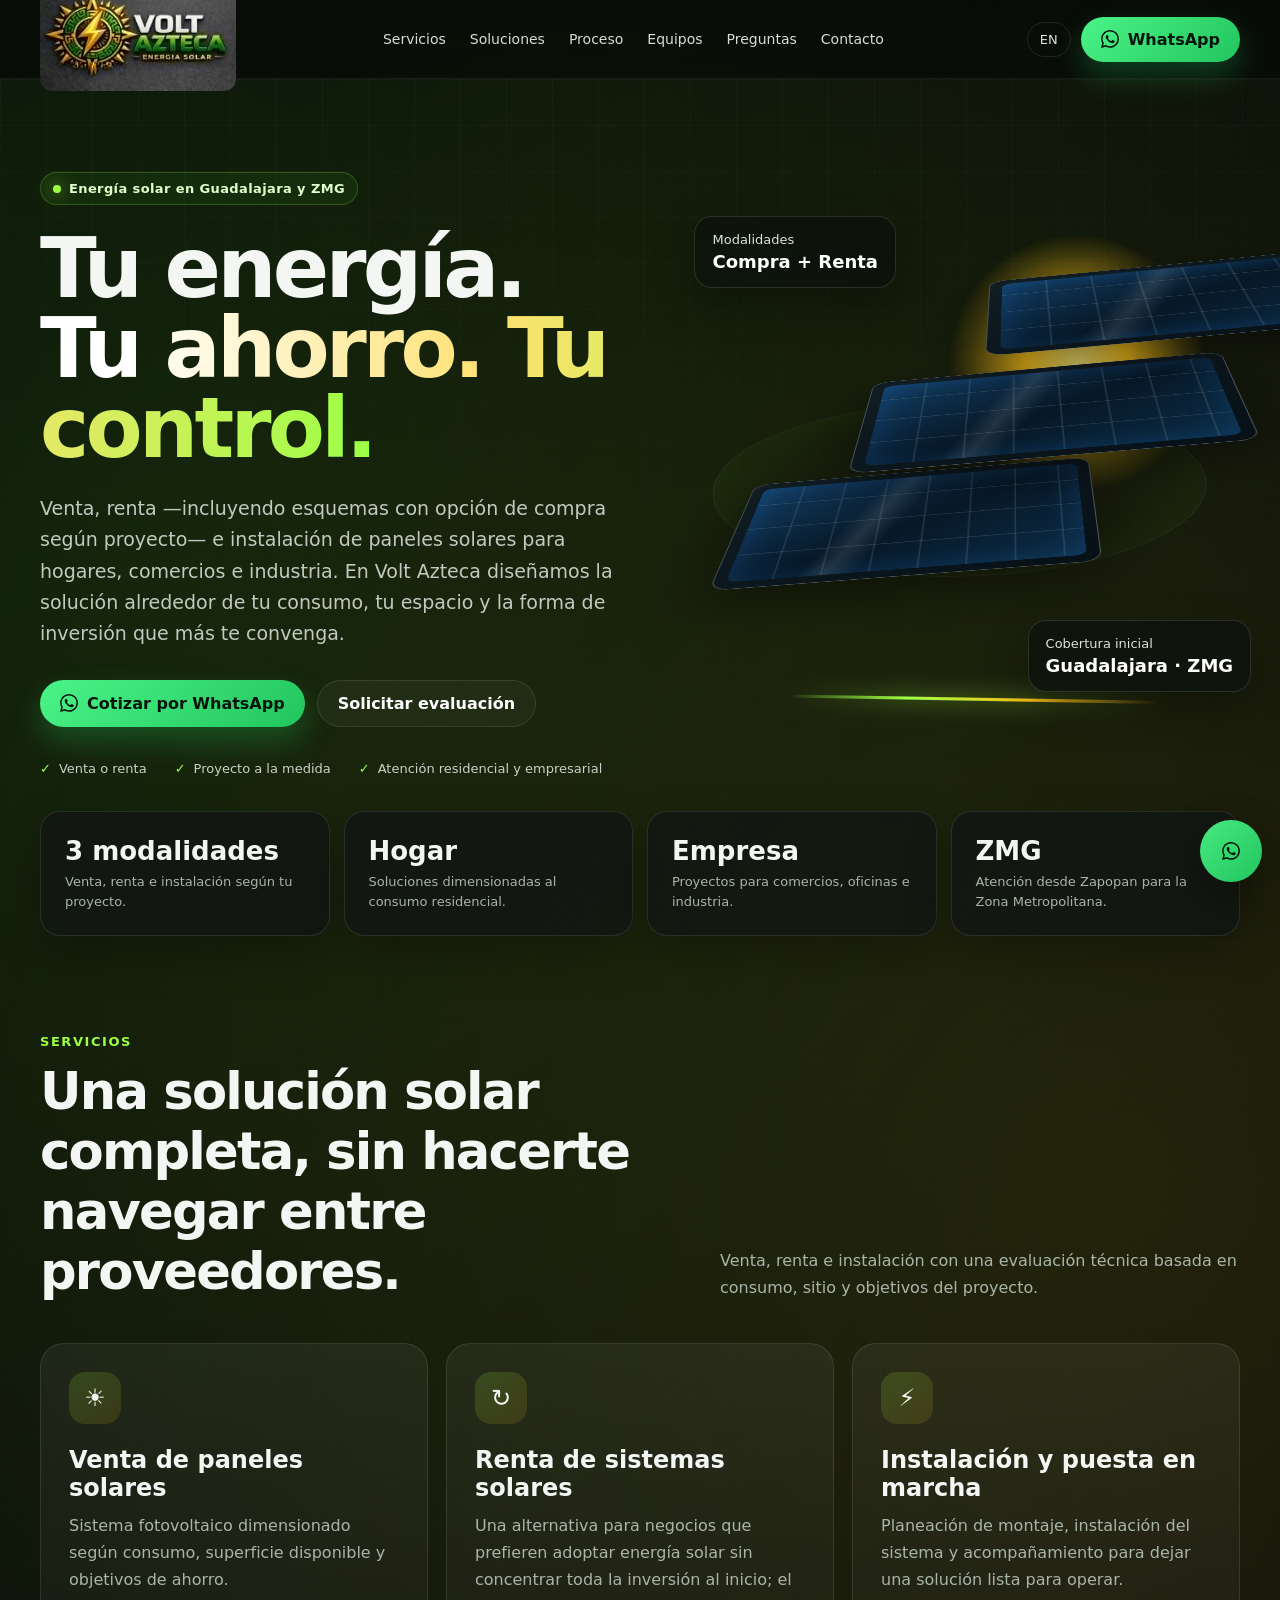
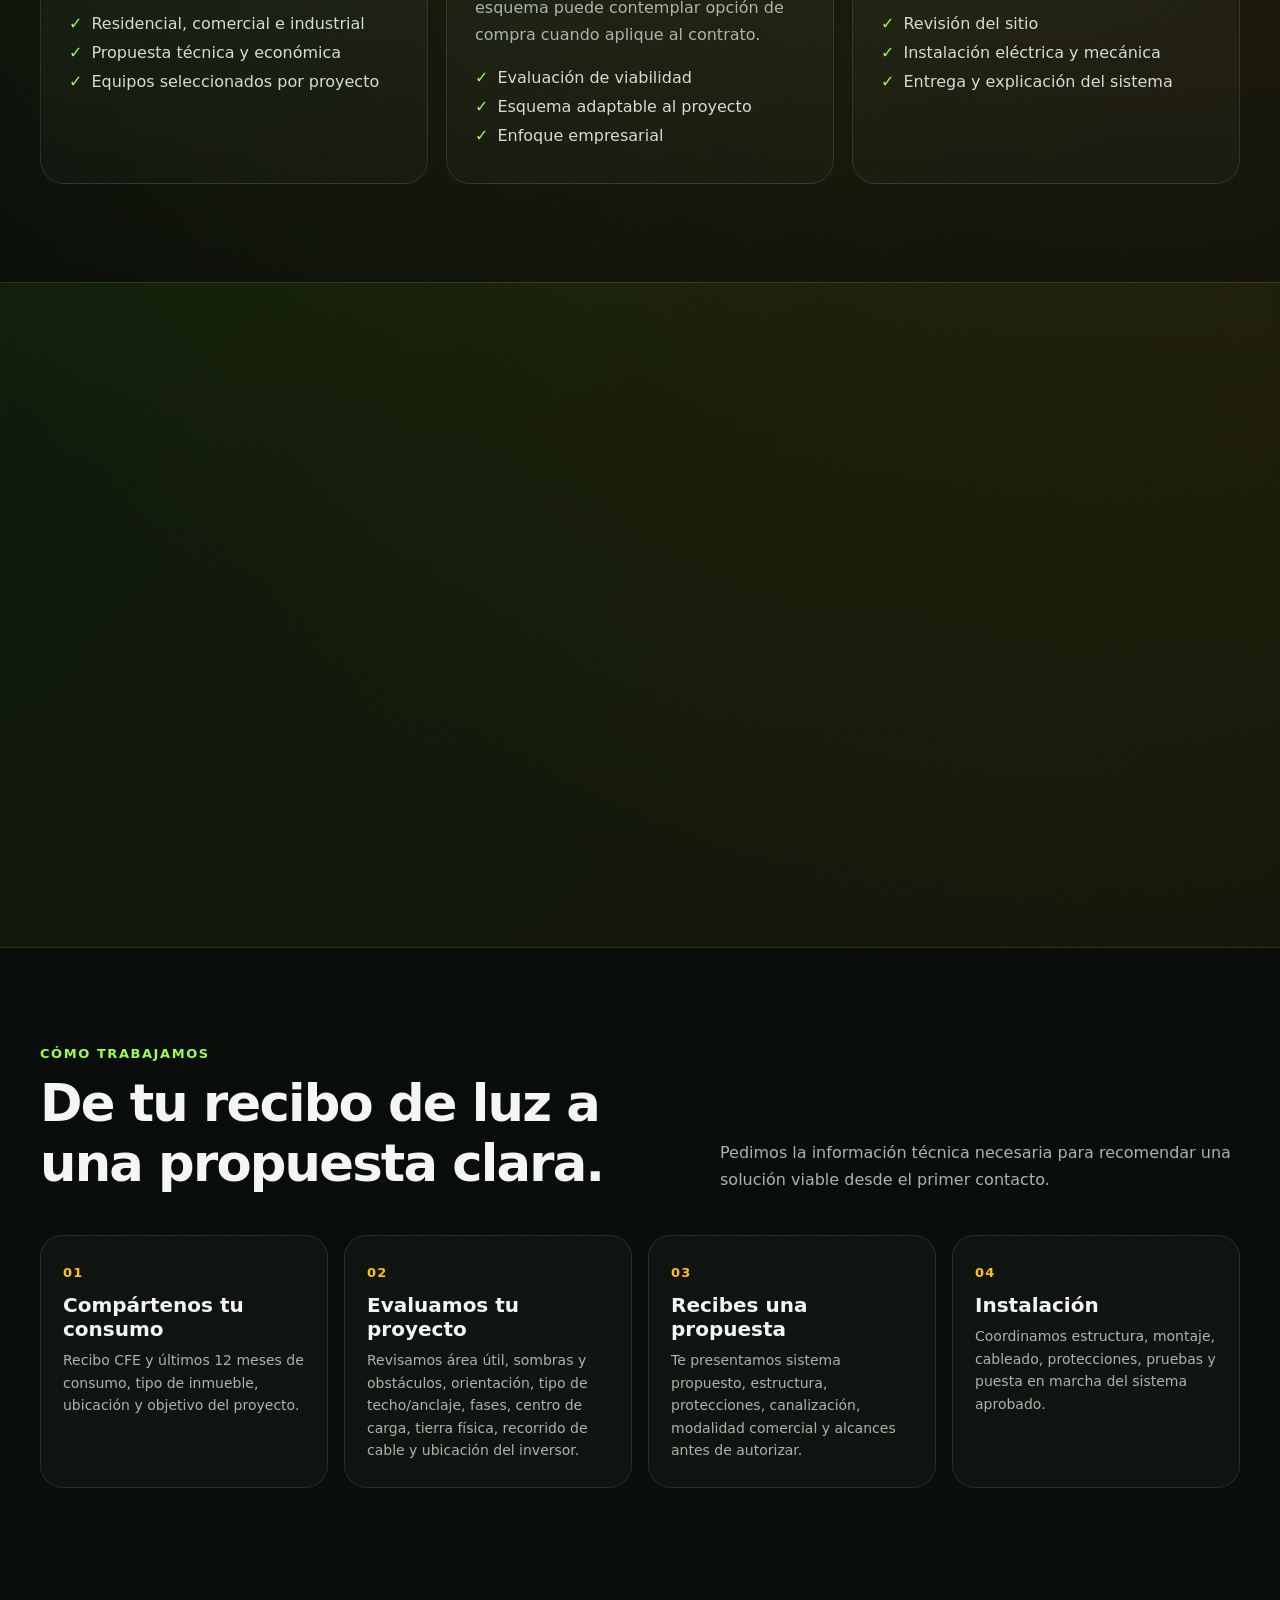
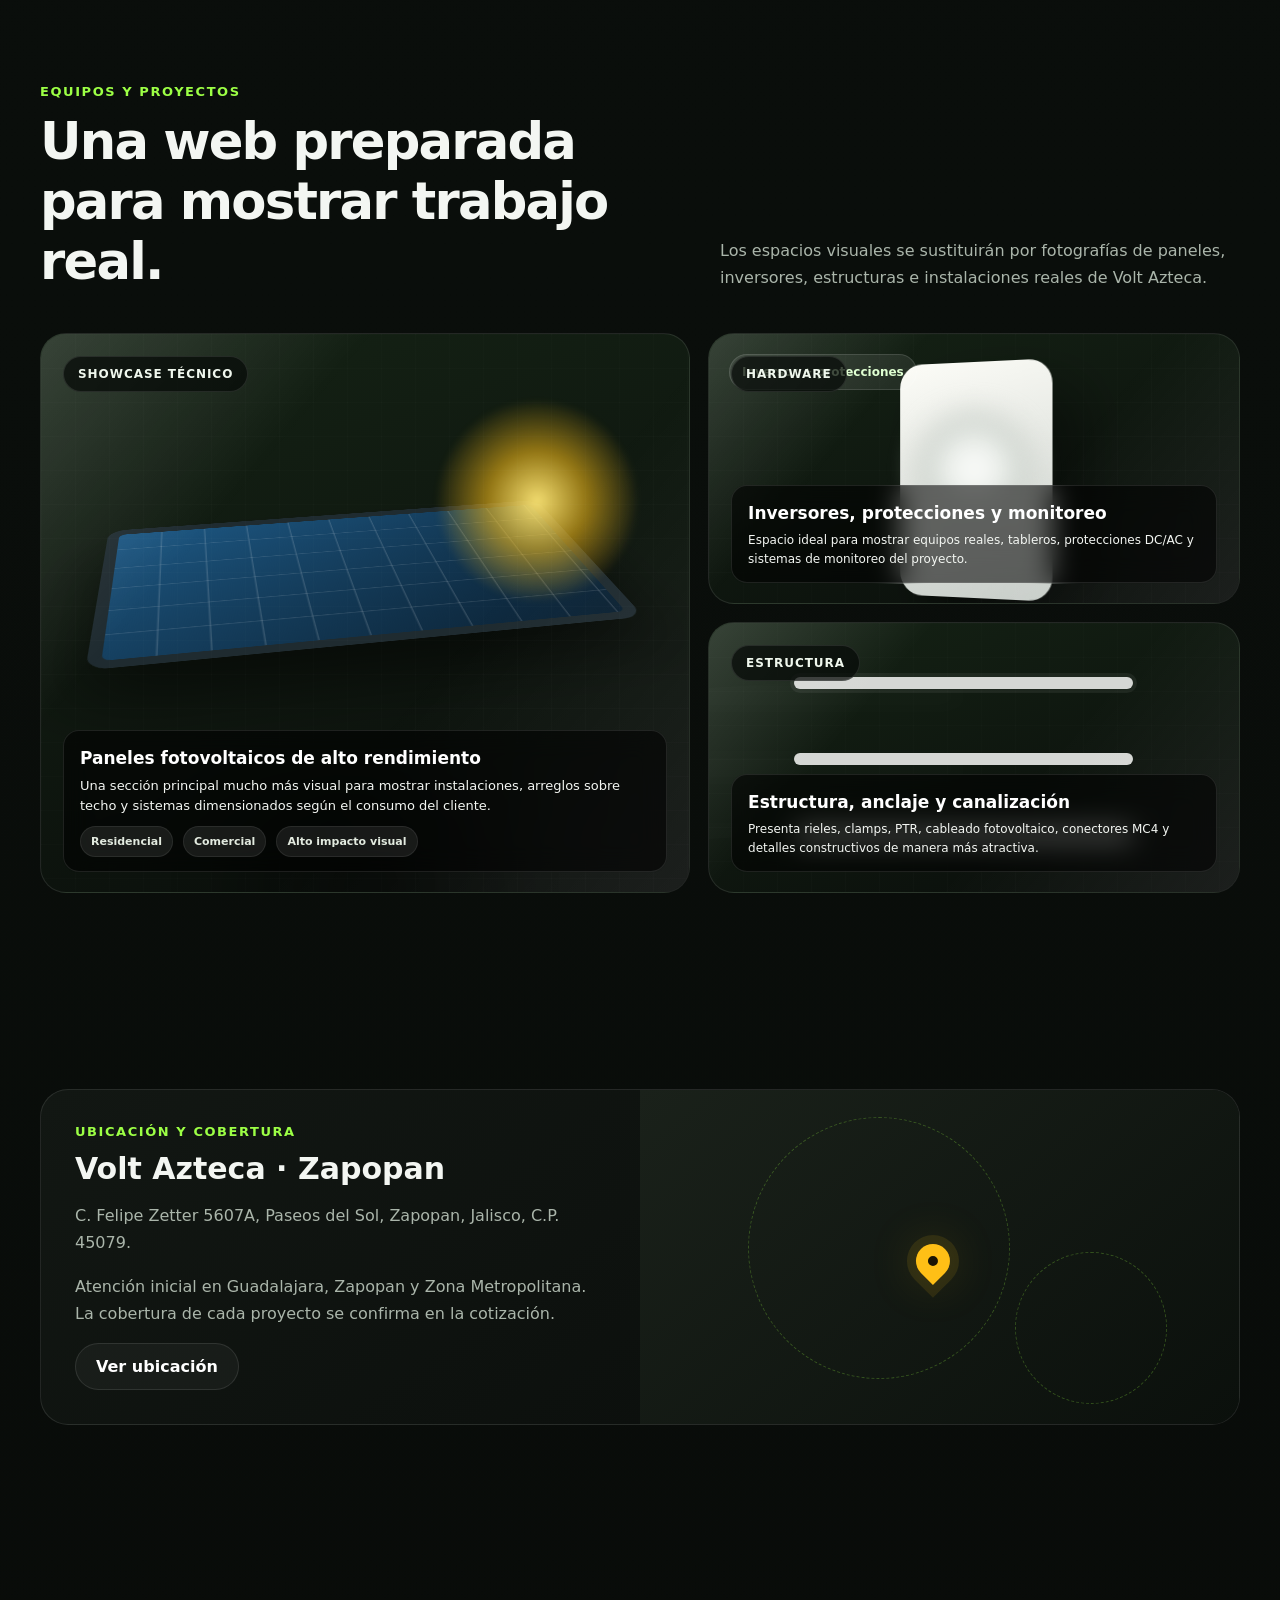
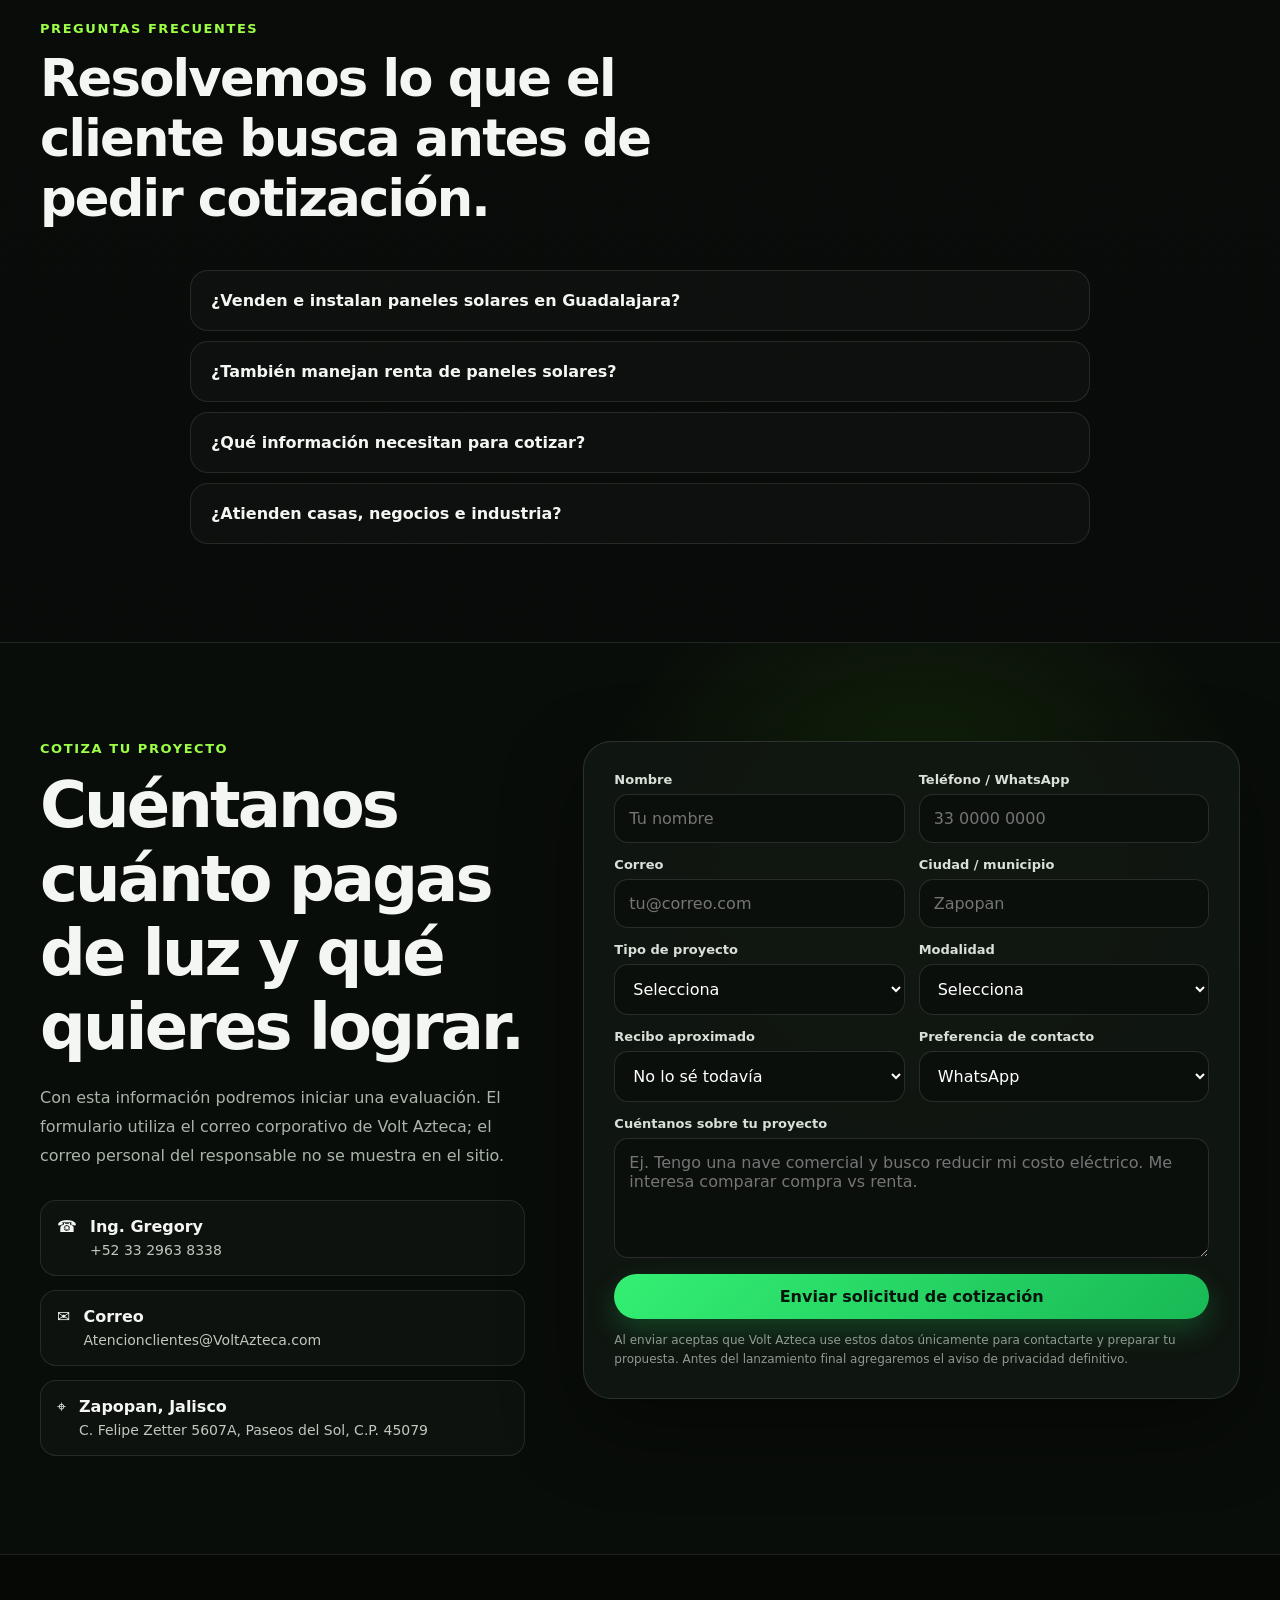
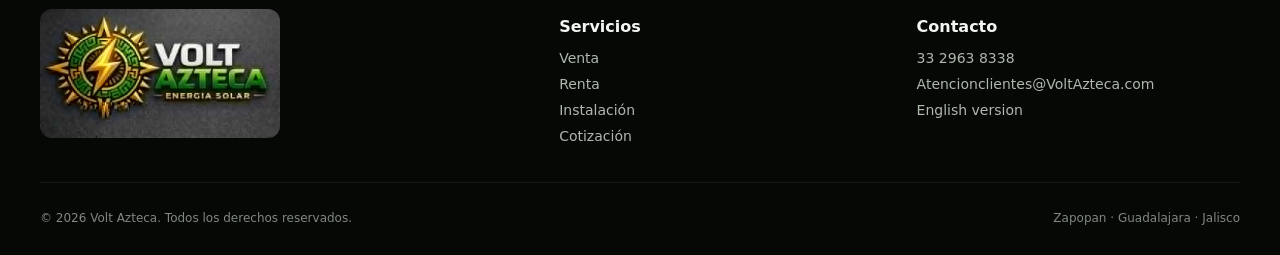
==== commit 0c743e84: "fix: force-hide mobile menu and bust asset cache" ====
--- a/es/index.html
+++ b/es/index.html
@@ -8,12 +8,12 @@
 <link rel="canonical" href="https://gregory95214.github.io/volt-azteca-web/es/">
 <link rel="alternate" hreflang="es-MX" href="https://gregory95214.github.io/volt-azteca-web/es/"><link rel="alternate" hreflang="en" href="https://gregory95214.github.io/volt-azteca-web/en/"><link rel="alternate" hreflang="x-default" href="https://gregory95214.github.io/volt-azteca-web/es/">
 <meta property="og:type" content="website"><meta property="og:title" content="Volt Azteca — Energía Solar en Guadalajara"><meta property="og:description" content="Venta, renta e instalación de paneles solares para hogares y empresas."><meta property="og:image" content="https://gregory95214.github.io/volt-azteca-web/assets/og-volt-azteca.jpg"><meta property="og:locale" content="es_MX">
-<link rel="preload" href="../assets/volt-azteca-logo.jpg" as="image"><link rel="stylesheet" href="../assets/styles.css">
+<link rel="preload" href="../assets/volt-azteca-logo.jpg" as="image"><link rel="stylesheet" href="../assets/styles.css?v=20261006-2">
 <script type="application/ld+json">{"@context":"https://schema.org","@type":"LocalBusiness","name":"Volt Azteca","description":"Venta, renta e instalación de sistemas de energía solar en Guadalajara y Zona Metropolitana.","url":"https://gregory95214.github.io/volt-azteca-web/es/","image":"https://gregory95214.github.io/volt-azteca-web/assets/og-volt-azteca.jpg","logo":"https://gregory95214.github.io/volt-azteca-web/assets/volt-azteca-logo.jpg","telephone":"+52 33 2963 8338","email":"Atencionclientes@VoltAzteca.com","address":{"@type":"PostalAddress","streetAddress":"C. Felipe Zetter 5607A","addressLocality":"Zapopan","addressRegion":"Jalisco","postalCode":"45079","addressCountry":"MX"},"areaServed":["Guadalajara","Zapopan","Tlaquepaque","Tonalá","Tlajomulco de Zúñiga","Jalisco"],"knowsAbout":["Paneles solares","Sistemas fotovoltaicos","Instalación solar","Renta de paneles solares"]}</script>
 </head>
 <body>
 <a class="skip" href="#contenido">Saltar al contenido</a>
-<header class="site-header"><div class="container nav"><a class="brand" href="#inicio" aria-label="Volt Azteca"><img src="../assets/volt-azteca-logo.jpg" alt="Volt Azteca Energía Solar" width="1180" height="630"></a><nav class="nav-links" aria-label="Principal"><a href="#servicios">Servicios</a><a href="#soluciones">Soluciones</a><a href="#proceso">Proceso</a><a href="#equipos">Equipos</a><a href="#faq">Preguntas</a><a href="#contacto">Contacto</a></nav><div class="nav-actions"><a class="lang-link" href="../en/" hreflang="en">EN</a><a class="btn btn-primary btn-whatsapp" href="https://wa.me/523329638338?text=Hola%20Volt%20Azteca%2C%20quiero%20cotizar%20paneles%20solares" rel="noopener" data-track="nav_whatsapp"><span class="btn-icon" aria-hidden="true"><svg viewBox="0 0 24 24"><path d="M20.52 3.48A11.86 11.86 0 0 0 12.06 0C5.53 0 .22 5.31.22 11.84c0 2.08.54 4.1 1.57 5.88L0 24l6.45-1.69a11.8 11.8 0 0 0 5.61 1.43h.01c6.52 0 11.83-5.31 11.83-11.84 0-3.16-1.23-6.13-3.38-8.42Zm-8.46 18.26h-.01a9.84 9.84 0 0 1-5.01-1.37l-.36-.21-3.83 1 1.02-3.73-.23-.38a9.8 9.8 0 0 1-1.51-5.21C2.13 6.42 6.65 1.9 12.06 1.9c2.63 0 5.1 1.02 6.96 2.89a9.77 9.77 0 0 1 2.88 6.96c0 5.42-4.42 9.99-9.84 9.99Zm5.4-7.42c-.29-.15-1.72-.85-1.99-.95-.26-.1-.45-.15-.64.15-.19.29-.74.95-.9 1.14-.17.19-.34.22-.63.07-.29-.15-1.24-.46-2.36-1.48-.87-.77-1.45-1.73-1.62-2.02-.17-.29-.02-.45.13-.6.14-.14.29-.34.43-.5.14-.17.19-.29.29-.48.1-.19.05-.36-.02-.5-.07-.15-.64-1.55-.88-2.12-.23-.55-.46-.48-.64-.49h-.55c-.19 0-.5.07-.76.36-.26.29-1 1-.99 2.44 0 1.44 1.04 2.83 1.19 3.03.14.19 2.05 3.13 5.06 4.39.71.31 1.26.49 1.69.63.71.22 1.36.19 1.87.12.57-.09 1.72-.7 1.97-1.37.24-.67.24-1.25.17-1.37-.07-.12-.26-.19-.55-.34Z"></path></svg></span>WhatsApp</a><button class="mobile-menu" aria-label="Abrir menú" aria-expanded="false">☰</button></div></div><nav class="mobile-panel" aria-label="Móvil"><a href="#servicios">Servicios</a><a href="#soluciones">Soluciones</a><a href="#proceso">Proceso</a><a href="#equipos">Equipos</a><a href="#contacto">Cotizar</a><a href="../en/">English</a></nav></header>
+<header class="site-header"><div class="container nav"><a class="brand" href="#inicio" aria-label="Volt Azteca"><img src="../assets/volt-azteca-logo.jpg" alt="Volt Azteca Energía Solar" width="1180" height="630"></a><nav class="nav-links" aria-label="Principal"><a href="#servicios">Servicios</a><a href="#soluciones">Soluciones</a><a href="#proceso">Proceso</a><a href="#equipos">Equipos</a><a href="#faq">Preguntas</a><a href="#contacto">Contacto</a></nav><div class="nav-actions"><a class="lang-link" href="../en/" hreflang="en">EN</a><a class="btn btn-primary btn-whatsapp" href="https://wa.me/523329638338?text=Hola%20Volt%20Azteca%2C%20quiero%20cotizar%20paneles%20solares" rel="noopener" data-track="nav_whatsapp"><span class="btn-icon" aria-hidden="true"><svg viewBox="0 0 24 24"><path d="M20.52 3.48A11.86 11.86 0 0 0 12.06 0C5.53 0 .22 5.31.22 11.84c0 2.08.54 4.1 1.57 5.88L0 24l6.45-1.69a11.8 11.8 0 0 0 5.61 1.43h.01c6.52 0 11.83-5.31 11.83-11.84 0-3.16-1.23-6.13-3.38-8.42Zm-8.46 18.26h-.01a9.84 9.84 0 0 1-5.01-1.37l-.36-.21-3.83 1 1.02-3.73-.23-.38a9.8 9.8 0 0 1-1.51-5.21C2.13 6.42 6.65 1.9 12.06 1.9c2.63 0 5.1 1.02 6.96 2.89a9.77 9.77 0 0 1 2.88 6.96c0 5.42-4.42 9.99-9.84 9.99Zm5.4-7.42c-.29-.15-1.72-.85-1.99-.95-.26-.1-.45-.15-.64.15-.19.29-.74.95-.9 1.14-.17.19-.34.22-.63.07-.29-.15-1.24-.46-2.36-1.48-.87-.77-1.45-1.73-1.62-2.02-.17-.29-.02-.45.13-.6.14-.14.29-.34.43-.5.14-.17.19-.29.29-.48.1-.19.05-.36-.02-.5-.07-.15-.64-1.55-.88-2.12-.23-.55-.46-.48-.64-.49h-.55c-.19 0-.5.07-.76.36-.26.29-1 1-.99 2.44 0 1.44 1.04 2.83 1.19 3.03.14.19 2.05 3.13 5.06 4.39.71.31 1.26.49 1.69.63.71.22 1.36.19 1.87.12.57-.09 1.72-.7 1.97-1.37.24-.67.24-1.25.17-1.37-.07-.12-.26-.19-.55-.34Z"></path></svg></span>WhatsApp</a><button class="mobile-menu" aria-label="Abrir menú" aria-expanded="false">☰</button></div></div><nav class="mobile-panel" aria-label="Móvil" style="display:none"><a href="#servicios">Servicios</a><a href="#soluciones">Soluciones</a><a href="#proceso">Proceso</a><a href="#equipos">Equipos</a><a href="#contacto">Cotizar</a><a href="../en/">English</a></nav></header>
 <main id="contenido">
 <section class="hero" id="inicio"><div class="container hero-grid"><div><span class="eyebrow"><span class="eyebrow-dot"></span>Energía solar en Guadalajara y ZMG</span><h1>Tu energía. <span class="gradient-text">Tu ahorro. Tu control.</span></h1><p>Venta, renta —incluyendo esquemas con opción de compra según proyecto— e instalación de paneles solares para hogares, comercios e industria. En Volt Azteca diseñamos la solución alrededor de tu consumo, tu espacio y la forma de inversión que más te convenga.</p><div class="hero-actions"><a class="btn btn-primary btn-whatsapp" href="https://wa.me/523329638338?text=Hola%20Volt%20Azteca%2C%20quiero%20cotizar%20paneles%20solares" rel="noopener" data-track="hero_whatsapp_primary"><span class="btn-icon" aria-hidden="true"><svg viewBox="0 0 24 24"><path d="M20.52 3.48A11.86 11.86 0 0 0 12.06 0C5.53 0 .22 5.31.22 11.84c0 2.08.54 4.1 1.57 5.88L0 24l6.45-1.69a11.8 11.8 0 0 0 5.61 1.43h.01c6.52 0 11.83-5.31 11.83-11.84 0-3.16-1.23-6.13-3.38-8.42Zm-8.46 18.26h-.01a9.84 9.84 0 0 1-5.01-1.37l-.36-.21-3.83 1 1.02-3.73-.23-.38a9.8 9.8 0 0 1-1.51-5.21C2.13 6.42 6.65 1.9 12.06 1.9c2.63 0 5.1 1.02 6.96 2.89a9.77 9.77 0 0 1 2.88 6.96c0 5.42-4.42 9.99-9.84 9.99Zm5.4-7.42c-.29-.15-1.72-.85-1.99-.95-.26-.1-.45-.15-.64.15-.19.29-.74.95-.9 1.14-.17.19-.34.22-.63.07-.29-.15-1.24-.46-2.36-1.48-.87-.77-1.45-1.73-1.62-2.02-.17-.29-.02-.45.13-.6.14-.14.29-.34.43-.5.14-.17.19-.29.29-.48.1-.19.05-.36-.02-.5-.07-.15-.64-1.55-.88-2.12-.23-.55-.46-.48-.64-.49h-.55c-.19 0-.5.07-.76.36-.26.29-1 1-.99 2.44 0 1.44 1.04 2.83 1.19 3.03.14.19 2.05 3.13 5.06 4.39.71.31 1.26.49 1.69.63.71.22 1.36.19 1.87.12.57-.09 1.72-.7 1.97-1.37.24-.67.24-1.25.17-1.37-.07-.12-.26-.19-.55-.34Z"></path></svg></span>Cotizar por WhatsApp</a><a class="btn btn-ghost" href="#contacto" data-track="hero_form">Solicitar evaluación</a></div><div class="trust-row"><span class="trust-item"><span class="check">✓</span>Venta o renta</span><span class="trust-item"><span class="check">✓</span>Proyecto a la medida</span><span class="trust-item"><span class="check">✓</span>Atención residencial y empresarial</span></div></div><div class="hero-visual" aria-hidden="true"><div class="sun-glow"></div><div class="orbit"></div><div class="solar-stage"><div class="panel p1"></div><div class="panel p2"></div><div class="panel p3"></div><div class="energy-line"></div></div><div class="floating-card fc1">Modalidades<b>Compra + Renta</b></div><div class="floating-card fc2">Cobertura inicial<b>Guadalajara · ZMG</b></div></div></div></section>
 <div class="container stats reveal"><div class="stat"><strong>3 modalidades</strong><span>Venta, renta e instalación según tu proyecto.</span></div><div class="stat"><strong>Hogar</strong><span>Soluciones dimensionadas al consumo residencial.</span></div><div class="stat"><strong>Empresa</strong><span>Proyectos para comercios, oficinas e industria.</span></div><div class="stat"><strong>ZMG</strong><span>Atención desde Zapopan para la Zona Metropolitana.</span></div></div>
@@ -26,5 +26,5 @@
 <section class="quote-section" id="contacto"><div class="container quote-grid"><div class="quote-copy reveal"><div class="kicker">Cotiza tu proyecto</div><h2>Cuéntanos cuánto pagas de luz y qué quieres lograr.</h2><p>Con esta información podremos iniciar una evaluación. El formulario utiliza el correo corporativo de Volt Azteca; el correo personal del responsable no se muestra en el sitio.</p><div class="contact-list"><div class="contact-item"><div>☎</div><div><strong>Ing. Gregory</strong><a href="tel:+523329638338" data-track="phone">+52 33 2963 8338</a></div></div><div class="contact-item"><div>✉</div><div><strong>Correo</strong><a href="mailto:Atencionclientes@VoltAzteca.com">Atencionclientes@VoltAzteca.com</a></div></div><div class="contact-item"><div>⌖</div><div><strong>Zapopan, Jalisco</strong><span>C. Felipe Zetter 5607A, Paseos del Sol, C.P. 45079</span></div></div></div></div><form class="form-card reveal" id="lead-form" action="https://formsubmit.co/Atencionclientes@VoltAzteca.com" method="POST"><input type="hidden" name="_subject" value="Nueva cotización desde Volt Azteca"><input type="hidden" name="_captcha" value="false"><input type="hidden" name="_template" value="table"><input type="text" name="_honey" style="display:none" tabindex="-1" autocomplete="off"><div class="form-grid"><div class="field"><label for="nombre">Nombre</label><input id="nombre" name="nombre" autocomplete="name" required placeholder="Tu nombre"></div><div class="field"><label for="tel">Teléfono / WhatsApp</label><input id="tel" name="telefono" autocomplete="tel" required placeholder="33 0000 0000"></div><div class="field"><label for="email">Correo</label><input id="email" name="correo" type="email" autocomplete="email" required placeholder="tu@correo.com"></div><div class="field"><label for="ciudad">Ciudad / municipio</label><input id="ciudad" name="ciudad" required placeholder="Zapopan"></div><div class="field"><label for="tipo">Tipo de proyecto</label><select id="tipo" name="tipo_proyecto" required><option value="">Selecciona</option><option>Casa</option><option>Comercio / oficina</option><option>Industria</option><option>Otro</option></select></div><div class="field"><label for="modalidad">Modalidad</label><select id="modalidad" name="modalidad" required><option value="">Selecciona</option><option>Compra</option><option>Renta / opción de compra</option><option>Quiero comparar ambas</option></select></div><div class="field"><label for="recibo">Recibo aproximado</label><select id="recibo" name="recibo_aproximado"><option>No lo sé todavía</option><option>Menos de $1,500</option><option>$1,500 – $3,000</option><option>$3,001 – $7,500</option><option>$7,501 – $20,000</option><option>Más de $20,000</option></select></div><div class="field"><label for="contacto">Preferencia de contacto</label><select id="contacto" name="preferencia_contacto"><option>WhatsApp</option><option>Llamada</option><option>Correo</option></select></div><div class="field full"><label for="mensaje">Cuéntanos sobre tu proyecto</label><textarea id="mensaje" name="mensaje" placeholder="Ej. Tengo una nave comercial y busco reducir mi costo eléctrico. Me interesa comparar compra vs renta."></textarea></div></div><button class="btn btn-primary" type="submit">Enviar solicitud de cotización</button><p class="form-note">Al enviar aceptas que Volt Azteca use estos datos únicamente para contactarte y preparar tu propuesta. Antes del lanzamiento final agregaremos el aviso de privacidad definitivo.</p></form></div></section>
 </main>
 <footer><div class="container"><div class="footer-grid"><div class="footer-brand"><img src="../assets/volt-azteca-logo.jpg" alt="Volt Azteca"></div><div class="footer-col"><h4>Servicios</h4><a href="#servicios">Venta</a><a href="#servicios">Renta</a><a href="#servicios">Instalación</a><a href="#contacto">Cotización</a></div><div class="footer-col"><h4>Contacto</h4><a href="tel:+523329638338">33 2963 8338</a><a href="mailto:Atencionclientes@VoltAzteca.com">Atencionclientes@VoltAzteca.com</a><a href="../en/">English version</a></div></div><div class="copyright"><span>© <span data-year></span> Volt Azteca. Todos los derechos reservados.</span><span>Zapopan · Guadalajara · Jalisco</span></div></div></footer>
-<a class="whatsapp-float" href="https://wa.me/523329638338?text=Hola%20Volt%20Azteca%2C%20quiero%20informaci%C3%B3n%20sobre%20paneles%20solares" aria-label="Contactar por WhatsApp" rel="noopener" data-track="floating_whatsapp"><span class="btn-icon" aria-hidden="true"><svg viewBox="0 0 24 24"><path d="M20.52 3.48A11.86 11.86 0 0 0 12.06 0C5.53 0 .22 5.31.22 11.84c0 2.08.54 4.1 1.57 5.88L0 24l6.45-1.69a11.8 11.8 0 0 0 5.61 1.43h.01c6.52 0 11.83-5.31 11.83-11.84 0-3.16-1.23-6.13-3.38-8.42Zm-8.46 18.26h-.01a9.84 9.84 0 0 1-5.01-1.37l-.36-.21-3.83 1 1.02-3.73-.23-.38a9.8 9.8 0 0 1-1.51-5.21C2.13 6.42 6.65 1.9 12.06 1.9c2.63 0 5.1 1.02 6.96 2.89a9.77 9.77 0 0 1 2.88 6.96c0 5.42-4.42 9.99-9.84 9.99Zm5.4-7.42c-.29-.15-1.72-.85-1.99-.95-.26-.1-.45-.15-.64.15-.19.29-.74.95-.9 1.14-.17.19-.34.22-.63.07-.29-.15-1.24-.46-2.36-1.48-.87-.77-1.45-1.73-1.62-2.02-.17-.29-.02-.45.13-.6.14-.14.29-.34.43-.5.14-.17.19-.29.29-.48.1-.19.05-.36-.02-.5-.07-.15-.64-1.55-.88-2.12-.23-.55-.46-.48-.64-.49h-.55c-.19 0-.5.07-.76.36-.26.29-1 1-.99 2.44 0 1.44 1.04 2.83 1.19 3.03.14.19 2.05 3.13 5.06 4.39.71.31 1.26.49 1.69.63.71.22 1.36.19 1.87.12.57-.09 1.72-.7 1.97-1.37.24-.67.24-1.25.17-1.37-.07-.12-.26-.19-.55-.34Z"></path></svg></span></a><script src="../assets/site.js" defer></script>
+<a class="whatsapp-float" href="https://wa.me/523329638338?text=Hola%20Volt%20Azteca%2C%20quiero%20informaci%C3%B3n%20sobre%20paneles%20solares" aria-label="Contactar por WhatsApp" rel="noopener" data-track="floating_whatsapp"><span class="btn-icon" aria-hidden="true"><svg viewBox="0 0 24 24"><path d="M20.52 3.48A11.86 11.86 0 0 0 12.06 0C5.53 0 .22 5.31.22 11.84c0 2.08.54 4.1 1.57 5.88L0 24l6.45-1.69a11.8 11.8 0 0 0 5.61 1.43h.01c6.52 0 11.83-5.31 11.83-11.84 0-3.16-1.23-6.13-3.38-8.42Zm-8.46 18.26h-.01a9.84 9.84 0 0 1-5.01-1.37l-.36-.21-3.83 1 1.02-3.73-.23-.38a9.8 9.8 0 0 1-1.51-5.21C2.13 6.42 6.65 1.9 12.06 1.9c2.63 0 5.1 1.02 6.96 2.89a9.77 9.77 0 0 1 2.88 6.96c0 5.42-4.42 9.99-9.84 9.99Zm5.4-7.42c-.29-.15-1.72-.85-1.99-.95-.26-.1-.45-.15-.64.15-.19.29-.74.95-.9 1.14-.17.19-.34.22-.63.07-.29-.15-1.24-.46-2.36-1.48-.87-.77-1.45-1.73-1.62-2.02-.17-.29-.02-.45.13-.6.14-.14.29-.34.43-.5.14-.17.19-.29.29-.48.1-.19.05-.36-.02-.5-.07-.15-.64-1.55-.88-2.12-.23-.55-.46-.48-.64-.49h-.55c-.19 0-.5.07-.76.36-.26.29-1 1-.99 2.44 0 1.44 1.04 2.83 1.19 3.03.14.19 2.05 3.13 5.06 4.39.71.31 1.26.49 1.69.63.71.22 1.36.19 1.87.12.57-.09 1.72-.7 1.97-1.37.24-.67.24-1.25.17-1.37-.07-.12-.26-.19-.55-.34Z"></path></svg></span></a><script src="../assets/site.js?v=20261006-2" defer></script>
 </body></html>
--- a/assets/styles.css
+++ b/assets/styles.css
@@ -1,7 +1,7 @@
 :root{--bg:#080a09;--bg-soft:#101410;--card:rgba(17,22,18,.78);--card-strong:#151b16;--text:#f3f6f2;--muted:#aab5aa;--green:#56d319;--green-2:#9cff45;--gold:#ffbf16;--gold-2:#ffe171;--line:rgba(255,255,255,.1);--shadow:0 28px 80px rgba(0,0,0,.45);--radius:24px;--max:1200px}*{box-sizing:border-box}html{scroll-behavior:smooth}body{margin:0;font-family:Inter,ui-sans-serif,system-ui,-apple-system,BlinkMacSystemFont,"Segoe UI",sans-serif;color:var(--text);background:radial-gradient(circle at 12% 8%,rgba(86,211,25,.12),transparent 25%),radial-gradient(circle at 88% 18%,rgba(255,191,22,.10),transparent 25%),linear-gradient(180deg,#080a09 0%,#0a0e0b 52%,#070907 100%);overflow-x:hidden}a{color:inherit;text-decoration:none}img{max-width:100%;display:block}button,input,select,textarea{font:inherit}.container{width:min(calc(100% - 32px),var(--max));margin:auto}.skip{position:absolute;left:-999px;top:auto}.skip:focus{left:16px;top:16px;z-index:1000;background:#fff;color:#000;padding:10px 14px;border-radius:10px}.site-header{position:sticky;top:0;z-index:70;background:rgba(7,10,8,.72);backdrop-filter:blur(18px);border-bottom:1px solid rgba(255,255,255,.06)}.nav{height:78px;display:flex;align-items:center;justify-content:space-between;gap:24px}.brand{display:flex;align-items:center;gap:12px;min-width:200px}.brand img{width:196px;height:auto;border-radius:12px}.nav-links{display:flex;align-items:center;gap:24px;font-size:14px;color:#d7ded6}.nav-links a{transition:.2s ease}.nav-links a:hover{color:var(--green-2)}.nav-actions{display:flex;align-items:center;gap:10px}.lang-link{border:1px solid var(--line);padding:9px 12px;border-radius:999px;color:#dce5dc;font-size:13px}.btn{display:inline-flex;align-items:center;justify-content:center;gap:9px;border:0;border-radius:999px;padding:13px 20px;font-weight:800;cursor:pointer;transition:transform .2s ease,box-shadow .2s ease,background .2s ease}.btn:hover{transform:translateY(-2px)}.btn-primary{color:#07140c;background:linear-gradient(135deg,#34ef73,#18b955);box-shadow:0 12px 28px rgba(37,211,102,.24)}
 .btn-whatsapp{color:#07140c;background:linear-gradient(135deg,#4af487,#22c55e);box-shadow:0 14px 30px rgba(37,211,102,.26)}
 .btn-icon{width:18px;height:18px;display:inline-flex;align-items:center;justify-content:center;flex:0 0 18px}
-.btn-icon svg{width:18px;height:18px;fill:currentColor}.btn-gold{color:#211400;background:linear-gradient(135deg,var(--gold-2),var(--gold));box-shadow:0 12px 28px rgba(255,191,22,.18)}.btn-ghost{border:1px solid var(--line);background:rgba(255,255,255,.04);color:#fff}.mobile-menu{display:none;background:none;border:0;color:#fff;font-size:26px}.hero{position:relative;min-height:780px;display:grid;align-items:center;padding:86px 0 76px;isolation:isolate}.hero::before{content:"";position:absolute;inset:0;background-image:linear-gradient(rgba(255,255,255,.025) 1px,transparent 1px),linear-gradient(90deg,rgba(255,255,255,.025) 1px,transparent 1px);background-size:46px 46px;mask-image:linear-gradient(to bottom,black,transparent 80%);z-index:-2}.hero-grid{display:grid;grid-template-columns:1.02fr .98fr;gap:64px;align-items:center}.eyebrow{display:inline-flex;gap:8px;align-items:center;padding:8px 12px;border:1px solid rgba(156,255,69,.22);border-radius:999px;background:rgba(86,211,25,.08);font-size:13px;color:#dfffcc;font-weight:700;letter-spacing:.03em}.eyebrow-dot{width:8px;height:8px;border-radius:50%;background:var(--green-2);box-shadow:0 0 18px var(--green-2)}h1{font-size:clamp(48px,6.5vw,84px);line-height:.96;letter-spacing:-.045em;margin:24px 0 24px;max-width:800px}.gradient-text{background:linear-gradient(90deg,#fff 10%,var(--gold-2) 50%,var(--green-2));-webkit-background-clip:text;background-clip:text;color:transparent}.hero p{font-size:19px;line-height:1.65;color:#c1c9c0;max-width:690px;margin:0 0 30px}.hero-actions{display:flex;gap:12px;flex-wrap:wrap}.trust-row{display:flex;gap:28px;flex-wrap:wrap;margin-top:34px;color:#c9d2c8;font-size:13px}.trust-item{display:flex;align-items:center;gap:8px}.check{color:var(--green-2);font-weight:900}.hero-visual{position:relative;min-height:560px;perspective:1200px}.orbit{position:absolute;border:1px solid rgba(255,255,255,.08);border-radius:50%;inset:10% 6%;transform:rotateX(68deg) rotateZ(-18deg);box-shadow:0 0 90px rgba(86,211,25,.08) inset}.sun-glow{position:absolute;width:260px;height:260px;border-radius:50%;right:6%;top:7%;background:radial-gradient(circle,#ffea7a 0,#ffc518 28%,rgba(255,197,24,.23) 58%,transparent 70%);filter:blur(1px);opacity:.88}.solar-stage{position:absolute;left:2%;right:2%;bottom:5%;height:410px;transform-style:preserve-3d;transform:rotateX(6deg) rotateY(-12deg);transition:transform .12s linear;will-change:transform}.panel{position:absolute;width:360px;height:220px;border-radius:18px;padding:12px;background:linear-gradient(145deg,#111c23,#071017);border:1px solid rgba(255,255,255,.26);box-shadow:var(--shadow);transform-style:preserve-3d}.panel::before{content:"";position:absolute;inset:12px;border-radius:10px;background:repeating-linear-gradient(90deg,transparent 0 43px,rgba(255,255,255,.12) 44px 45px),repeating-linear-gradient(0deg,transparent 0 50px,rgba(255,255,255,.12) 51px 52px),linear-gradient(145deg,#123c61,#071827 52%,#0c2c46);box-shadow:inset 0 0 40px rgba(39,143,255,.18)}.panel::after{content:"";position:absolute;inset:12px;border-radius:10px;background:linear-gradient(110deg,transparent 0 34%,rgba(255,255,255,.18) 40%,transparent 47%);opacity:.55}.p1{left:8%;top:135px;transform:rotateX(58deg) rotateZ(-8deg) translateZ(48px)}.p2{left:34%;top:68px;transform:rotateX(58deg) rotateZ(-8deg) translateZ(90px)}.p3{left:58%;top:8px;transform:rotateX(58deg) rotateZ(-8deg) translateZ(132px)}.energy-line{position:absolute;left:16%;bottom:28px;width:70%;height:3px;background:linear-gradient(90deg,transparent,var(--green-2),var(--gold),transparent);filter:drop-shadow(0 0 10px var(--green-2));animation:pulse 2.1s infinite ease-in-out}.floating-card{position:absolute;padding:15px 17px;border-radius:18px;background:rgba(12,17,13,.72);backdrop-filter:blur(14px);border:1px solid rgba(255,255,255,.12);box-shadow:0 16px 40px rgba(0,0,0,.28);font-size:13px;color:#dbe3db}.floating-card b{display:block;color:#fff;font-size:18px;margin-top:4px}.fc1{top:4%;left:2%;animation:float 4.6s ease-in-out infinite}.fc2{right:-2%;bottom:11%;animation:float 5.3s ease-in-out infinite reverse}section{padding:98px 0}.section-head{display:flex;justify-content:space-between;gap:24px;align-items:end;margin-bottom:42px}.section-head h2{font-size:clamp(34px,4vw,54px);letter-spacing:-.035em;margin:0;max-width:760px}.section-head p{max-width:520px;color:var(--muted);line-height:1.7;margin:0}.kicker{color:var(--green-2);font-weight:800;font-size:13px;text-transform:uppercase;letter-spacing:.12em;margin-bottom:12px}.stats{display:grid;grid-template-columns:repeat(4,1fr);gap:14px;margin-top:-48px;position:relative;z-index:4}.stat{padding:24px;border-radius:20px;background:rgba(18,23,19,.86);border:1px solid var(--line);box-shadow:0 18px 44px rgba(0,0,0,.26)}.stat strong{font-size:26px;display:block}.stat span{color:var(--muted);font-size:13px;line-height:1.5;display:block;margin-top:6px}.cards{display:grid;grid-template-columns:repeat(3,1fr);gap:18px}.card{position:relative;padding:28px;border-radius:var(--radius);background:linear-gradient(180deg,rgba(255,255,255,.055),rgba(255,255,255,.025));border:1px solid var(--line);overflow:hidden;transition:.28s ease}.card:hover{transform:translateY(-7px);border-color:rgba(156,255,69,.28);box-shadow:0 24px 64px rgba(0,0,0,.32)}.card-icon{width:52px;height:52px;border-radius:16px;display:grid;place-items:center;background:linear-gradient(135deg,rgba(156,255,69,.16),rgba(255,191,22,.12));font-size:24px;margin-bottom:22px}.card h3{font-size:24px;margin:0 0 10px}.card p{color:var(--muted);line-height:1.7;margin:0 0 20px}.card ul{padding:0;margin:0;list-style:none;color:#d4dcd3}.card li{margin:10px 0;display:flex;gap:9px}.card li::before{content:"✓";color:var(--green-2);font-weight:900}.solution-band{background:linear-gradient(135deg,rgba(86,211,25,.08),rgba(255,191,22,.055));border-top:1px solid var(--line);border-bottom:1px solid var(--line)}.split{display:grid;grid-template-columns:1fr 1fr;gap:48px;align-items:center}.compare{display:grid;grid-template-columns:1fr 1fr;gap:14px}.compare-card{padding:26px;border:1px solid var(--line);border-radius:22px;background:#101511}.compare-card.featured{border-color:rgba(156,255,69,.34);box-shadow:0 18px 50px rgba(86,211,25,.1)}.tag{display:inline-flex;padding:6px 10px;border-radius:999px;background:rgba(86,211,25,.12);color:#cfffad;font-size:12px;font-weight:800}.compare-card h3{font-size:26px;margin:16px 0 8px}.compare-card p{color:var(--muted);line-height:1.65}.compare-card ul{list-style:none;padding:0}.compare-card li{margin:11px 0;color:#d6ded5}.process{display:grid;grid-template-columns:repeat(4,1fr);gap:16px;counter-reset:steps}.step{padding:26px 22px;border-radius:22px;border:1px solid var(--line);background:rgba(255,255,255,.03)}.step::before{counter-increment:steps;content:"0" counter(steps);font-size:13px;color:var(--gold);font-weight:900;letter-spacing:.1em}.step h3{font-size:20px;margin:12px 0 8px}.step p{color:var(--muted);font-size:14px;line-height:1.6;margin:0}.visual-gallery{display:grid;grid-template-columns:1.1fr .9fr;gap:18px}
+.btn-icon svg{width:18px;height:18px;fill:currentColor}.btn-gold{color:#211400;background:linear-gradient(135deg,var(--gold-2),var(--gold));box-shadow:0 12px 28px rgba(255,191,22,.18)}.btn-ghost{border:1px solid var(--line);background:rgba(255,255,255,.04);color:#fff}.mobile-menu{display:none;background:none;border:0;color:#fff;font-size:26px}.mobile-panel{display:none}.hero{position:relative;min-height:780px;display:grid;align-items:center;padding:86px 0 76px;isolation:isolate}.hero::before{content:"";position:absolute;inset:0;background-image:linear-gradient(rgba(255,255,255,.025) 1px,transparent 1px),linear-gradient(90deg,rgba(255,255,255,.025) 1px,transparent 1px);background-size:46px 46px;mask-image:linear-gradient(to bottom,black,transparent 80%);z-index:-2}.hero-grid{display:grid;grid-template-columns:1.02fr .98fr;gap:64px;align-items:center}.eyebrow{display:inline-flex;gap:8px;align-items:center;padding:8px 12px;border:1px solid rgba(156,255,69,.22);border-radius:999px;background:rgba(86,211,25,.08);font-size:13px;color:#dfffcc;font-weight:700;letter-spacing:.03em}.eyebrow-dot{width:8px;height:8px;border-radius:50%;background:var(--green-2);box-shadow:0 0 18px var(--green-2)}h1{font-size:clamp(48px,6.5vw,84px);line-height:.96;letter-spacing:-.045em;margin:24px 0 24px;max-width:800px}.gradient-text{background:linear-gradient(90deg,#fff 10%,var(--gold-2) 50%,var(--green-2));-webkit-background-clip:text;background-clip:text;color:transparent}.hero p{font-size:19px;line-height:1.65;color:#c1c9c0;max-width:690px;margin:0 0 30px}.hero-actions{display:flex;gap:12px;flex-wrap:wrap}.trust-row{display:flex;gap:28px;flex-wrap:wrap;margin-top:34px;color:#c9d2c8;font-size:13px}.trust-item{display:flex;align-items:center;gap:8px}.check{color:var(--green-2);font-weight:900}.hero-visual{position:relative;min-height:560px;perspective:1200px}.orbit{position:absolute;border:1px solid rgba(255,255,255,.08);border-radius:50%;inset:10% 6%;transform:rotateX(68deg) rotateZ(-18deg);box-shadow:0 0 90px rgba(86,211,25,.08) inset}.sun-glow{position:absolute;width:260px;height:260px;border-radius:50%;right:6%;top:7%;background:radial-gradient(circle,#ffea7a 0,#ffc518 28%,rgba(255,197,24,.23) 58%,transparent 70%);filter:blur(1px);opacity:.88}.solar-stage{position:absolute;left:2%;right:2%;bottom:5%;height:410px;transform-style:preserve-3d;transform:rotateX(6deg) rotateY(-12deg);transition:transform .12s linear;will-change:transform}.panel{position:absolute;width:360px;height:220px;border-radius:18px;padding:12px;background:linear-gradient(145deg,#111c23,#071017);border:1px solid rgba(255,255,255,.26);box-shadow:var(--shadow);transform-style:preserve-3d}.panel::before{content:"";position:absolute;inset:12px;border-radius:10px;background:repeating-linear-gradient(90deg,transparent 0 43px,rgba(255,255,255,.12) 44px 45px),repeating-linear-gradient(0deg,transparent 0 50px,rgba(255,255,255,.12) 51px 52px),linear-gradient(145deg,#123c61,#071827 52%,#0c2c46);box-shadow:inset 0 0 40px rgba(39,143,255,.18)}.panel::after{content:"";position:absolute;inset:12px;border-radius:10px;background:linear-gradient(110deg,transparent 0 34%,rgba(255,255,255,.18) 40%,transparent 47%);opacity:.55}.p1{left:8%;top:135px;transform:rotateX(58deg) rotateZ(-8deg) translateZ(48px)}.p2{left:34%;top:68px;transform:rotateX(58deg) rotateZ(-8deg) translateZ(90px)}.p3{left:58%;top:8px;transform:rotateX(58deg) rotateZ(-8deg) translateZ(132px)}.energy-line{position:absolute;left:16%;bottom:28px;width:70%;height:3px;background:linear-gradient(90deg,transparent,var(--green-2),var(--gold),transparent);filter:drop-shadow(0 0 10px var(--green-2));animation:pulse 2.1s infinite ease-in-out}.floating-card{position:absolute;padding:15px 17px;border-radius:18px;background:rgba(12,17,13,.72);backdrop-filter:blur(14px);border:1px solid rgba(255,255,255,.12);box-shadow:0 16px 40px rgba(0,0,0,.28);font-size:13px;color:#dbe3db}.floating-card b{display:block;color:#fff;font-size:18px;margin-top:4px}.fc1{top:4%;left:2%;animation:float 4.6s ease-in-out infinite}.fc2{right:-2%;bottom:11%;animation:float 5.3s ease-in-out infinite reverse}section{padding:98px 0}.section-head{display:flex;justify-content:space-between;gap:24px;align-items:end;margin-bottom:42px}.section-head h2{font-size:clamp(34px,4vw,54px);letter-spacing:-.035em;margin:0;max-width:760px}.section-head p{max-width:520px;color:var(--muted);line-height:1.7;margin:0}.kicker{color:var(--green-2);font-weight:800;font-size:13px;text-transform:uppercase;letter-spacing:.12em;margin-bottom:12px}.stats{display:grid;grid-template-columns:repeat(4,1fr);gap:14px;margin-top:-48px;position:relative;z-index:4}.stat{padding:24px;border-radius:20px;background:rgba(18,23,19,.86);border:1px solid var(--line);box-shadow:0 18px 44px rgba(0,0,0,.26)}.stat strong{font-size:26px;display:block}.stat span{color:var(--muted);font-size:13px;line-height:1.5;display:block;margin-top:6px}.cards{display:grid;grid-template-columns:repeat(3,1fr);gap:18px}.card{position:relative;padding:28px;border-radius:var(--radius);background:linear-gradient(180deg,rgba(255,255,255,.055),rgba(255,255,255,.025));border:1px solid var(--line);overflow:hidden;transition:.28s ease}.card:hover{transform:translateY(-7px);border-color:rgba(156,255,69,.28);box-shadow:0 24px 64px rgba(0,0,0,.32)}.card-icon{width:52px;height:52px;border-radius:16px;display:grid;place-items:center;background:linear-gradient(135deg,rgba(156,255,69,.16),rgba(255,191,22,.12));font-size:24px;margin-bottom:22px}.card h3{font-size:24px;margin:0 0 10px}.card p{color:var(--muted);line-height:1.7;margin:0 0 20px}.card ul{padding:0;margin:0;list-style:none;color:#d4dcd3}.card li{margin:10px 0;display:flex;gap:9px}.card li::before{content:"✓";color:var(--green-2);font-weight:900}.solution-band{background:linear-gradient(135deg,rgba(86,211,25,.08),rgba(255,191,22,.055));border-top:1px solid var(--line);border-bottom:1px solid var(--line)}.split{display:grid;grid-template-columns:1fr 1fr;gap:48px;align-items:center}.compare{display:grid;grid-template-columns:1fr 1fr;gap:14px}.compare-card{padding:26px;border:1px solid var(--line);border-radius:22px;background:#101511}.compare-card.featured{border-color:rgba(156,255,69,.34);box-shadow:0 18px 50px rgba(86,211,25,.1)}.tag{display:inline-flex;padding:6px 10px;border-radius:999px;background:rgba(86,211,25,.12);color:#cfffad;font-size:12px;font-weight:800}.compare-card h3{font-size:26px;margin:16px 0 8px}.compare-card p{color:var(--muted);line-height:1.65}.compare-card ul{list-style:none;padding:0}.compare-card li{margin:11px 0;color:#d6ded5}.process{display:grid;grid-template-columns:repeat(4,1fr);gap:16px;counter-reset:steps}.step{padding:26px 22px;border-radius:22px;border:1px solid var(--line);background:rgba(255,255,255,.03)}.step::before{counter-increment:steps;content:"0" counter(steps);font-size:13px;color:var(--gold);font-weight:900;letter-spacing:.1em}.step h3{font-size:20px;margin:12px 0 8px}.step p{color:var(--muted);font-size:14px;line-height:1.6;margin:0}.visual-gallery{display:grid;grid-template-columns:1.1fr .9fr;gap:18px}
 .gallery-main,.gallery-stack>div{position:relative;border:1px solid var(--line);border-radius:26px;overflow:hidden;background:linear-gradient(160deg,#152315,#090c0a)}
 .gallery-main{min-height:560px}
 .gallery-stack{display:grid;gap:18px}
